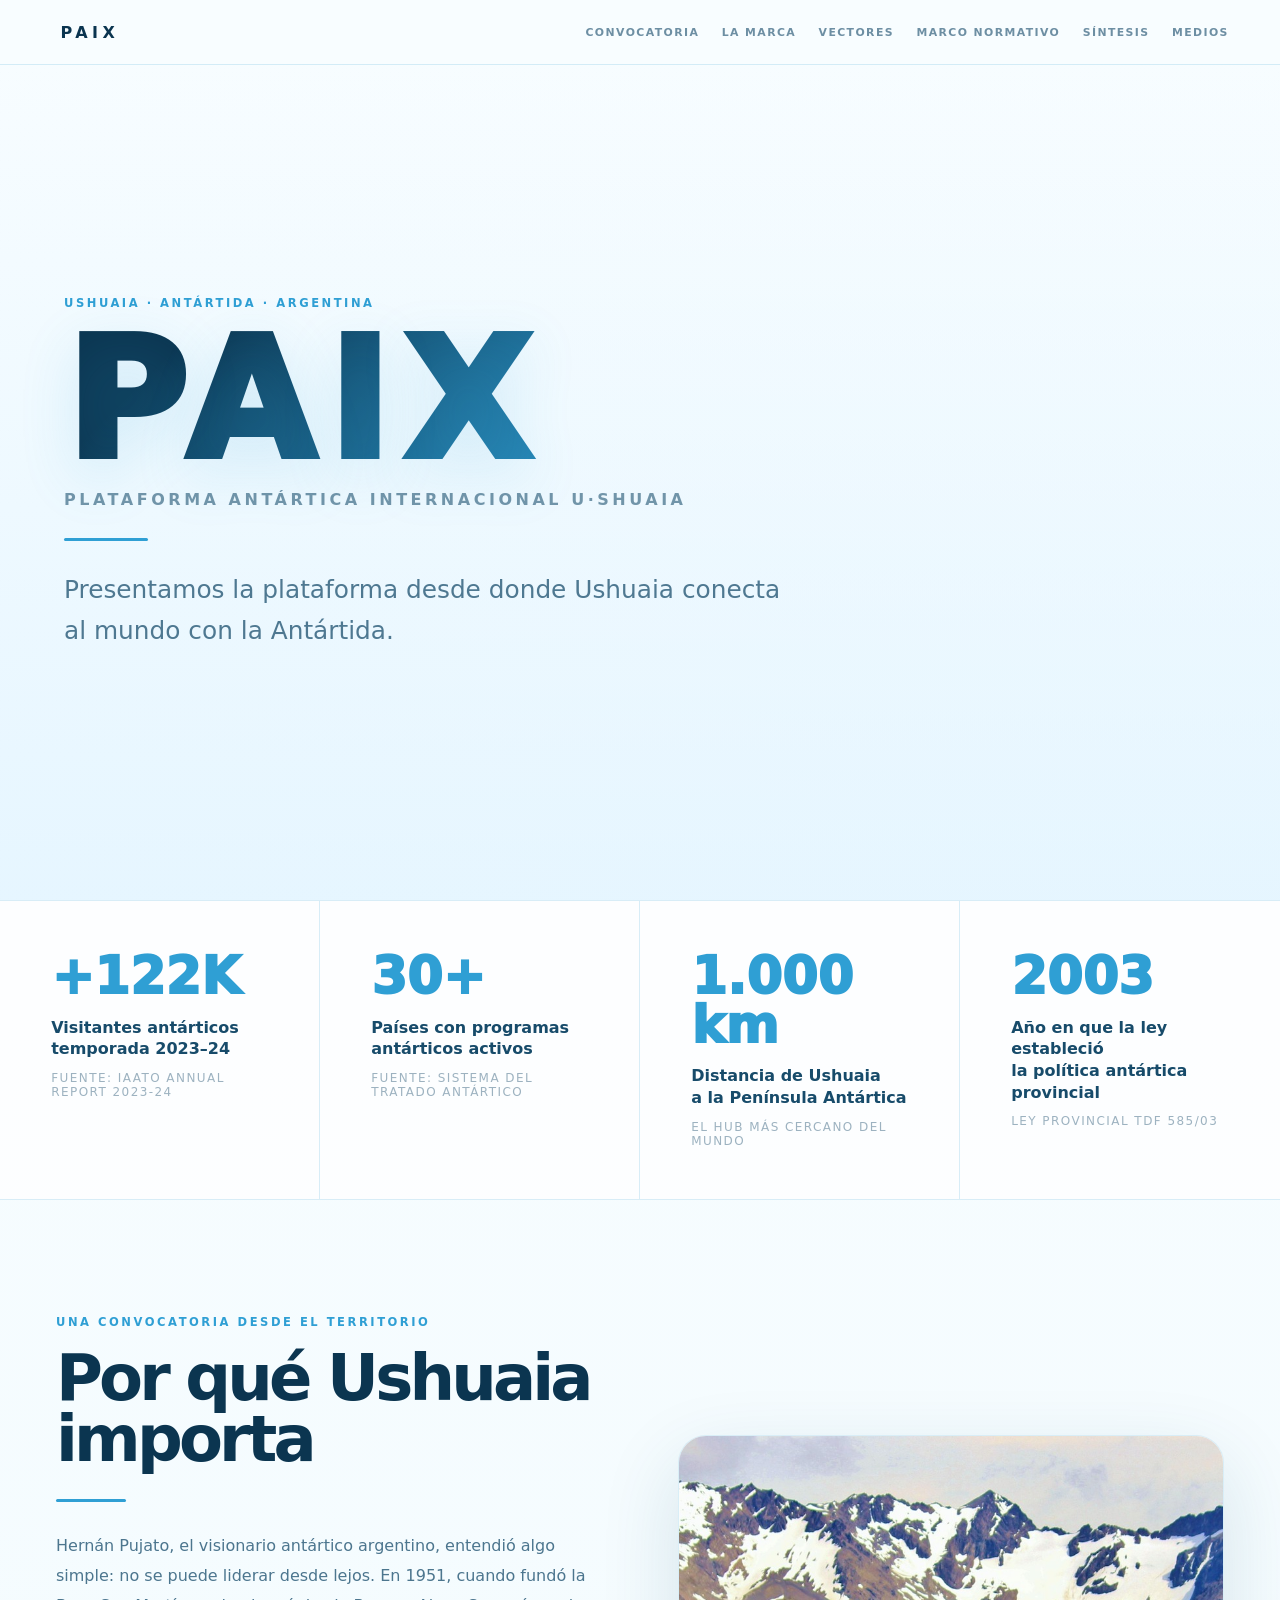
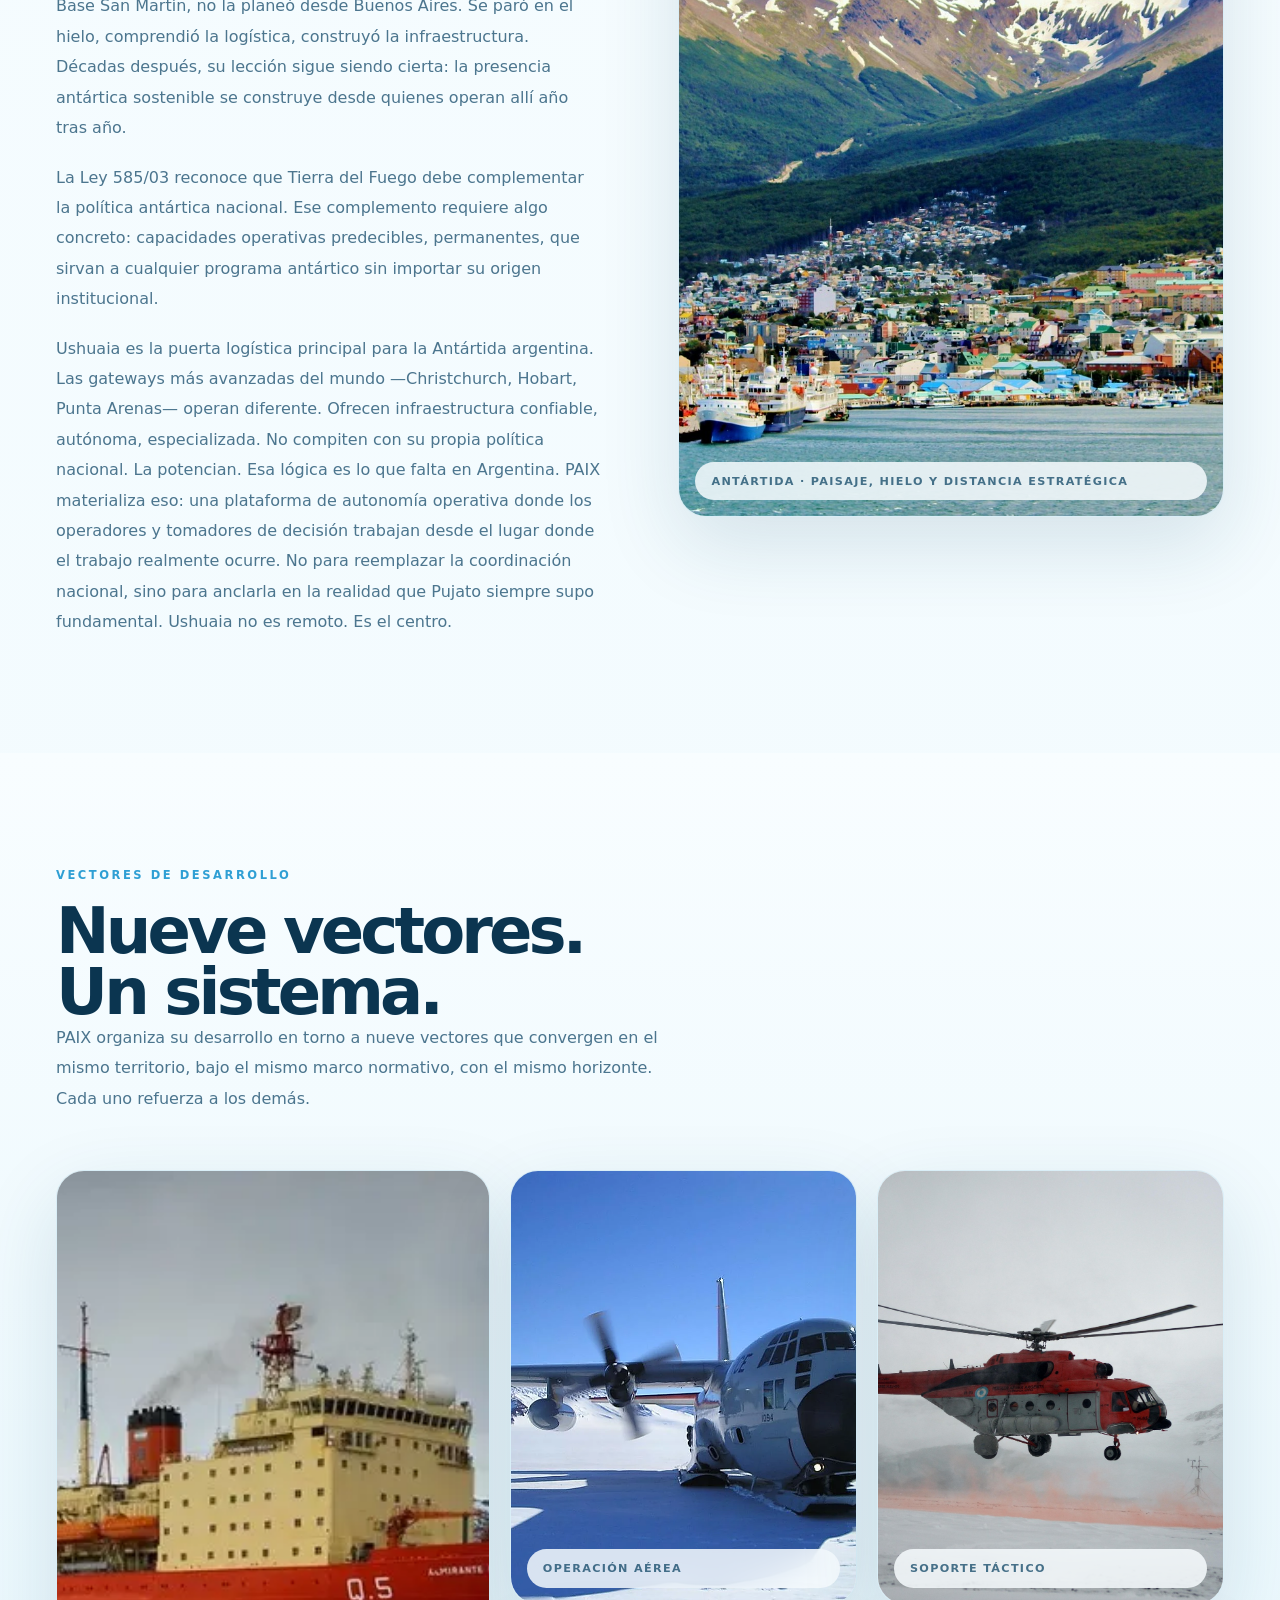
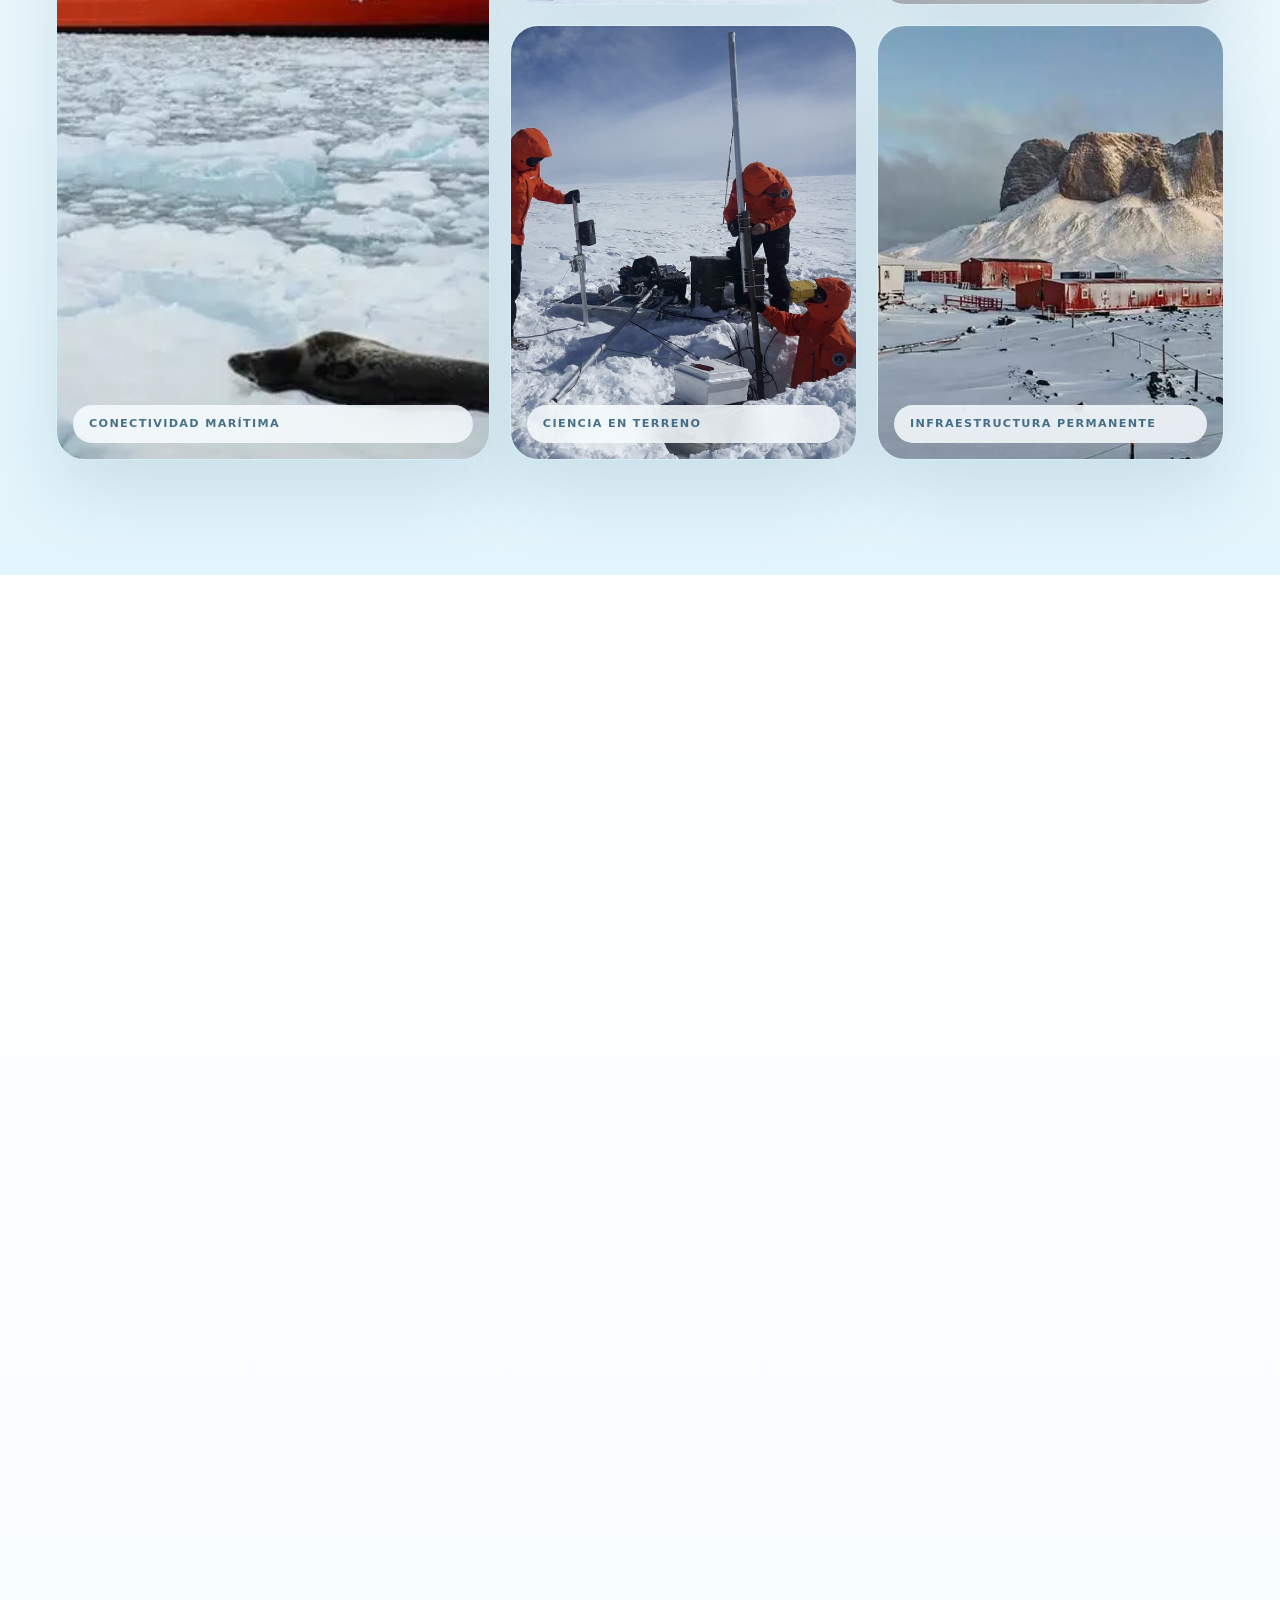
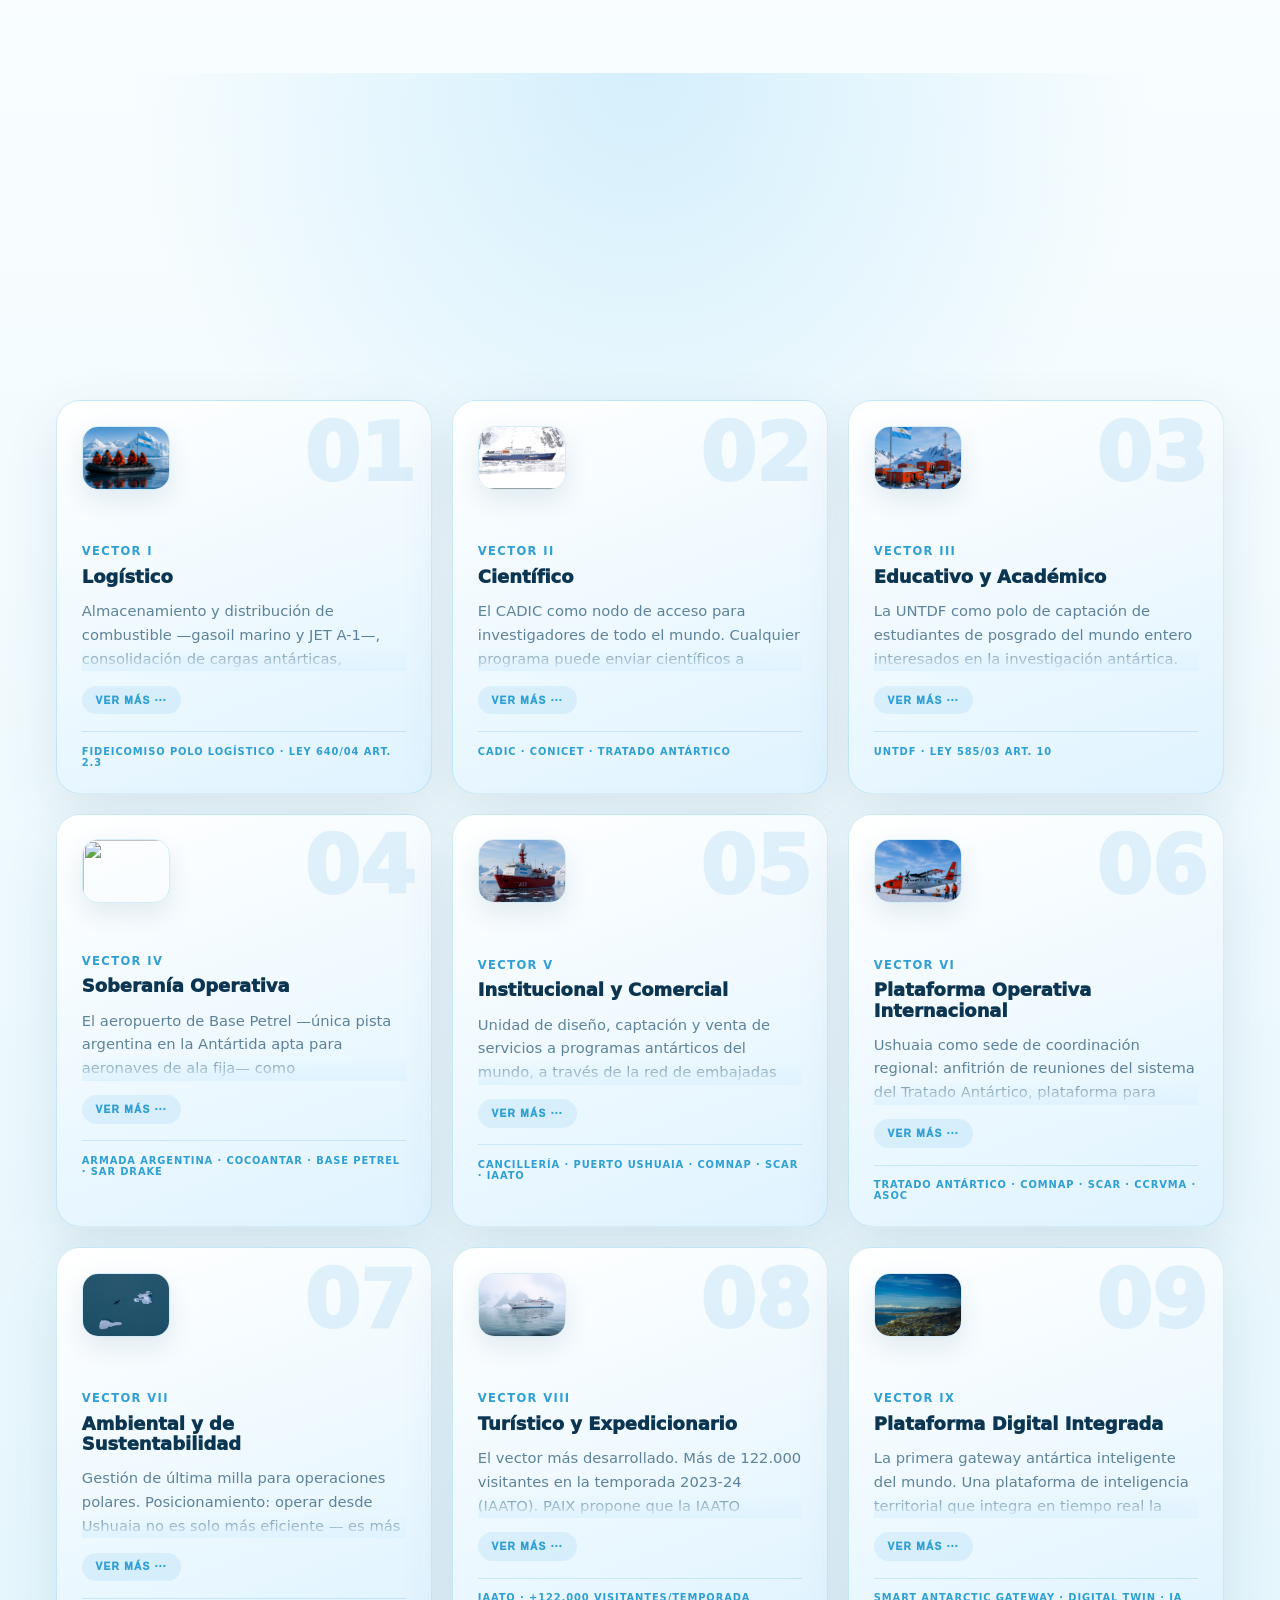
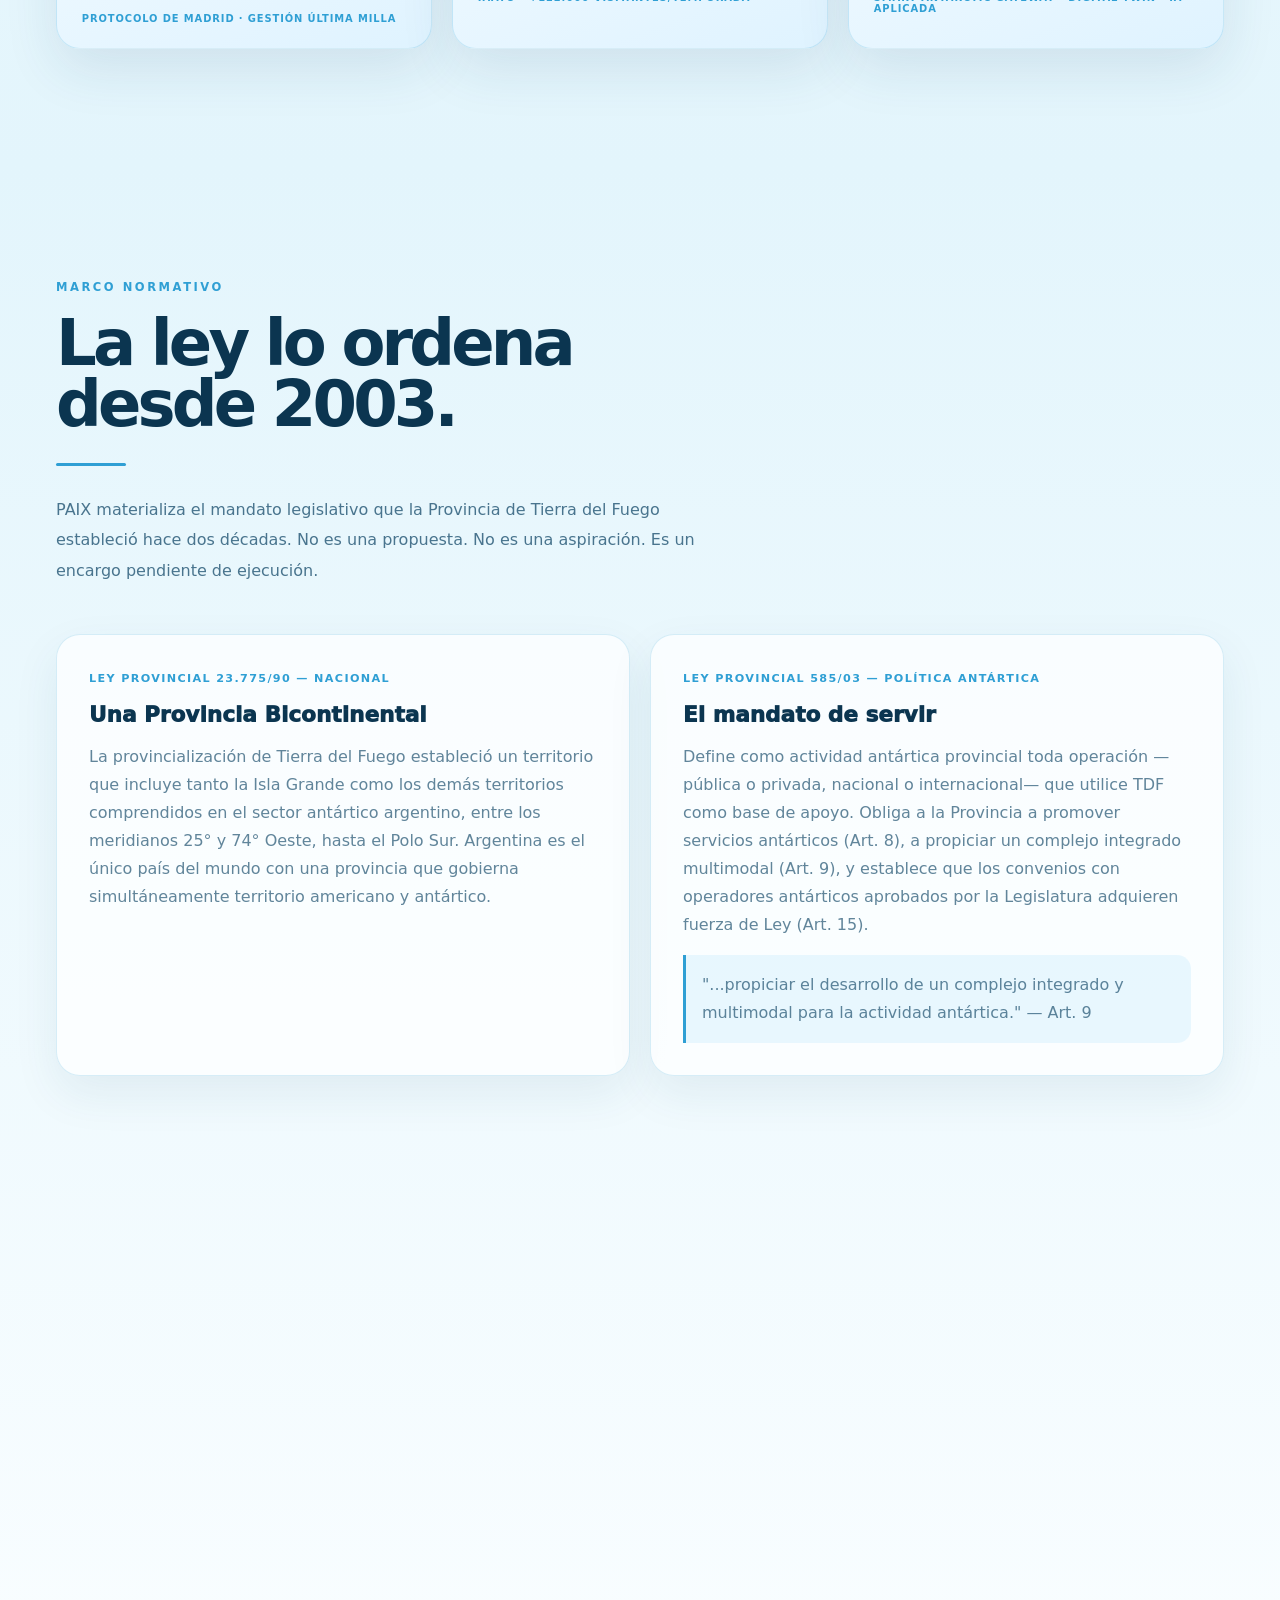
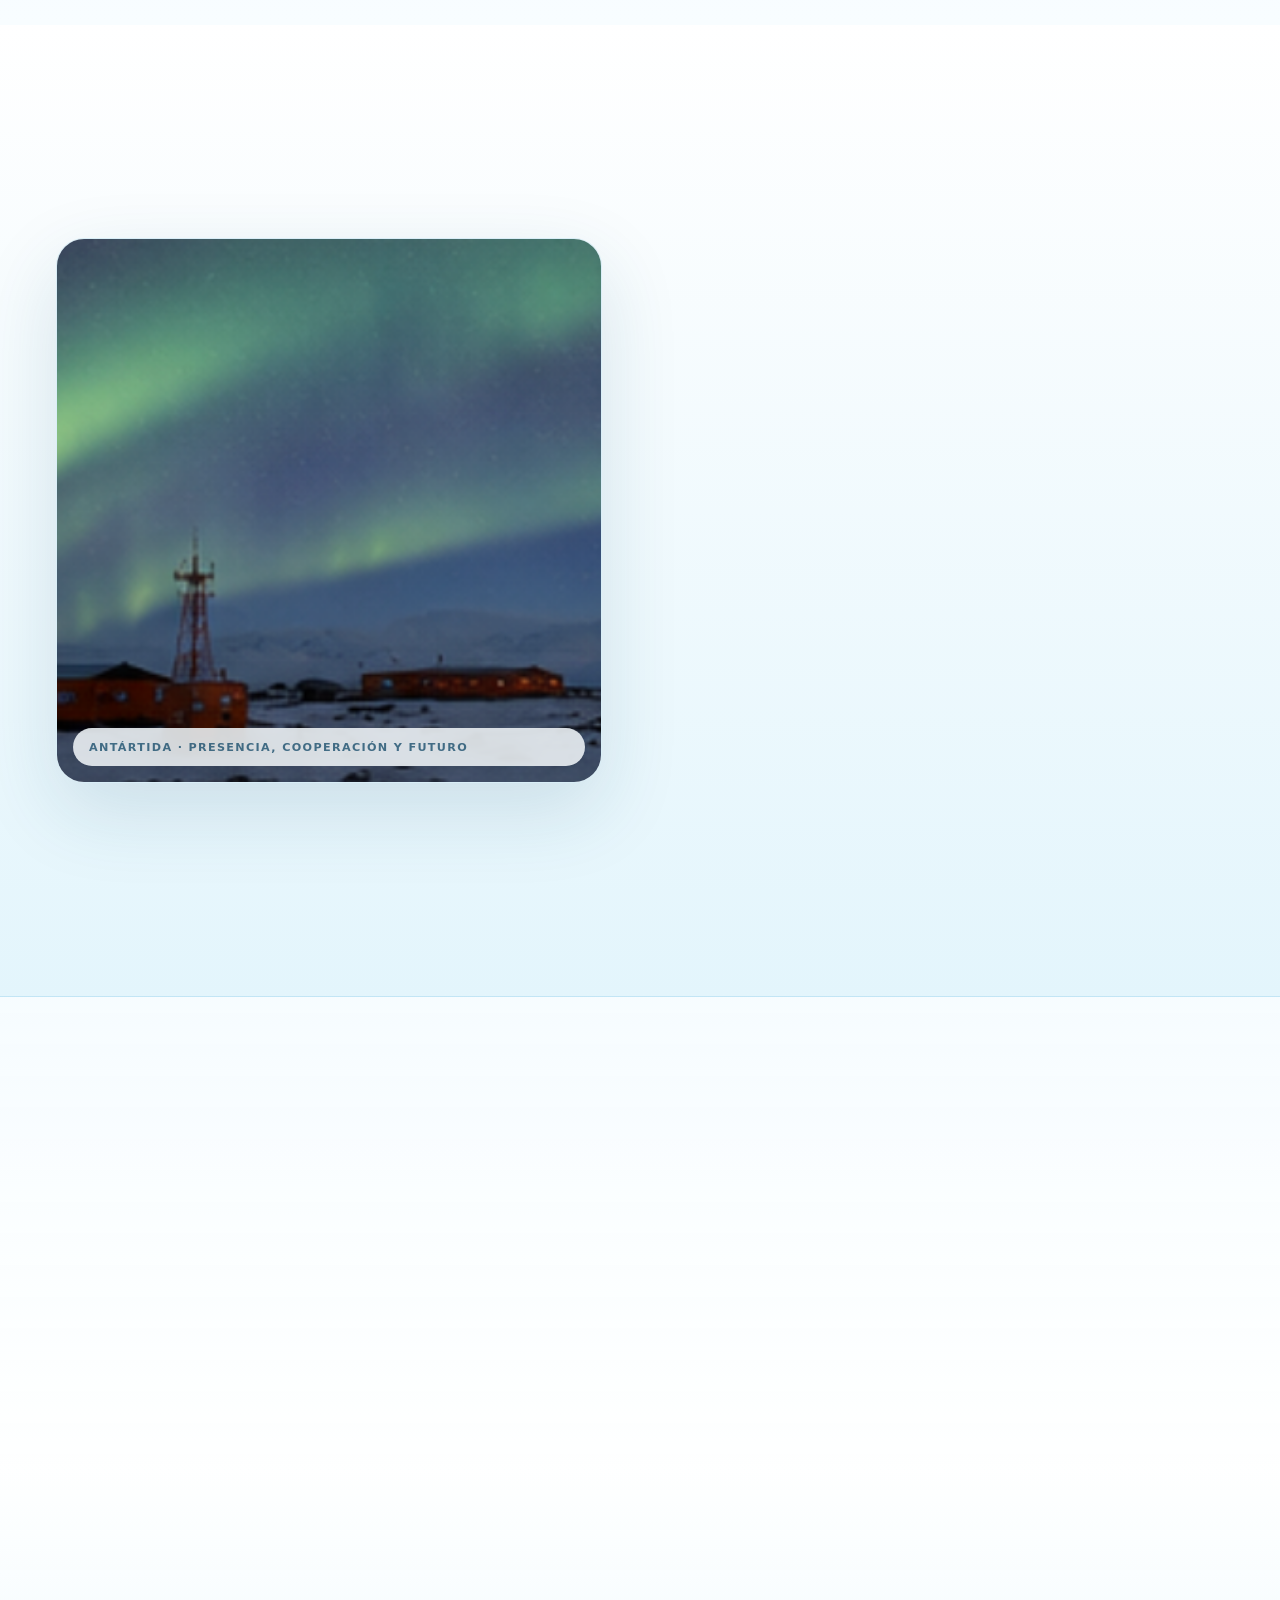
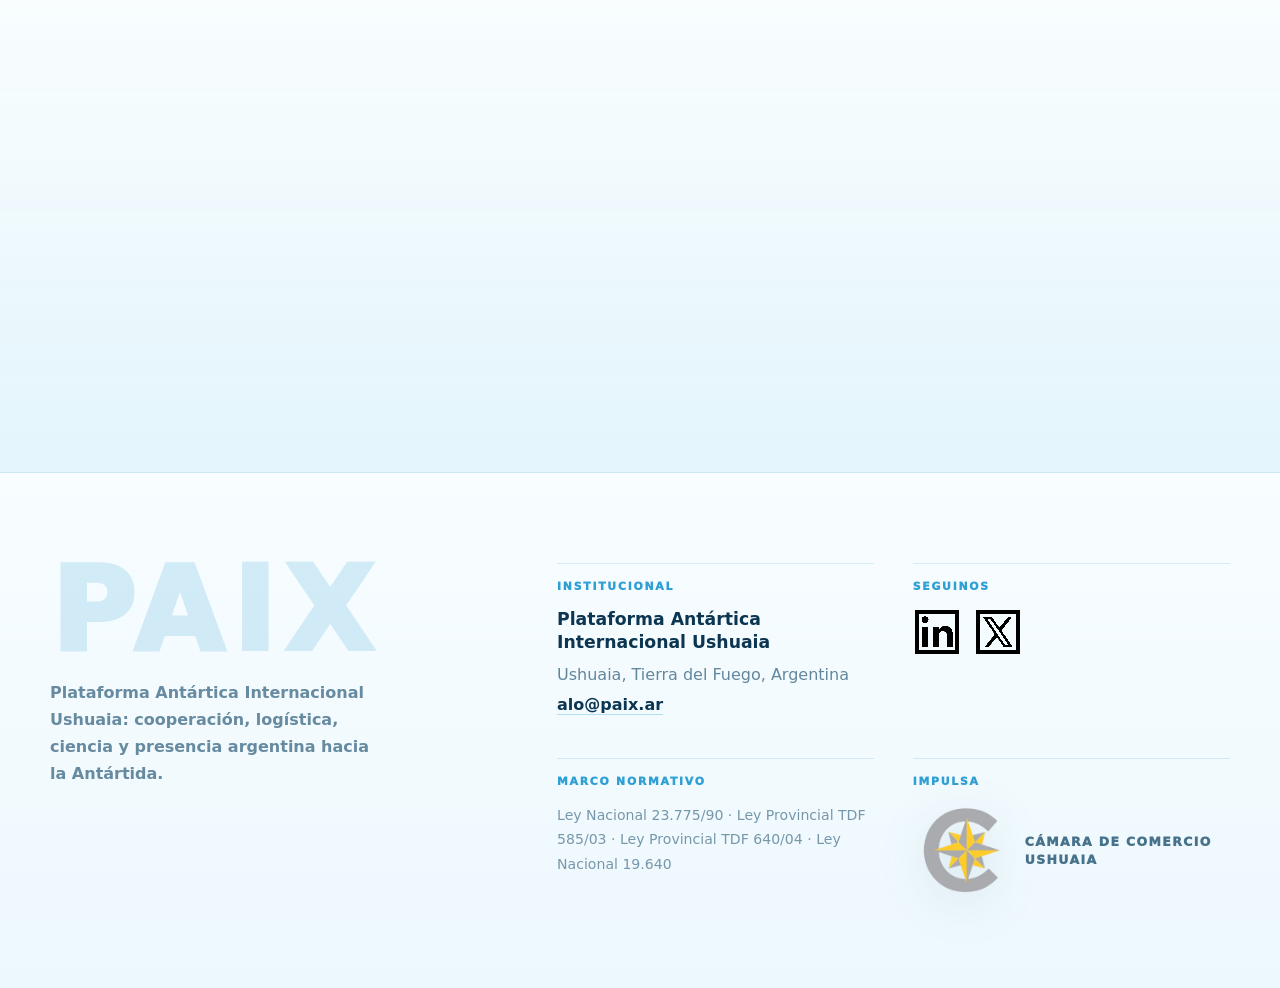
==== index.html @ ead35e67 "d" ====
<!DOCTYPE html>
<html lang="es">
<head>
  <meta charset="UTF-8" />
  <meta name="viewport" content="width=device-width, initial-scale=1.0" />
  
  <meta name="description" content="PAIX es la Plataforma Antártica Internacional Ushuaia: una iniciativa para consolidar a Ushuaia como hub logístico, científico, académico e institucional hacia la Antártida." />
  <meta name="theme-color" content="#EAF7FD" />
  
  <link rel="icon" href="/imagenes/logo.ico" type="image/x-icon" sizes="any" />
  <link rel="shortcut icon" href="/imagenes/logo.ico" type="image/x-icon" />
  <link rel="apple-touch-icon" href="/imagenes/logo.ico" />
  
  <!-- SEO -->
  <meta name="robots" content="index,follow" />
  <meta name="author" content="PAIX" />
  <link rel="canonical" href="https://paix.ar/" />
  
  <!-- Open Graph -->
  <meta property="og:title" content="PAIX — Plataforma Antártica Internacional Ushuaia" />
  <meta property="og:description" content="La plataforma que impulsa a Ushuaia como puerta internacional hacia la Antártida." />
  <meta property="og:type" content="website" />
  <meta property="og:url" content="https://paix.ar/" />
  <meta property="og:image" content="https://paix.ar/imagenes/og-image.jpg" />
  <meta property="og:locale" content="es_AR" />
  <meta property="og:site_name" content="PAIX" />
  
  <!-- Twitter -->
  <meta name="twitter:card" content="summary_large_image" />
  <meta name="twitter:title" content="PAIX — Plataforma Antártica Internacional Ushuaia" />
  <meta name="twitter:description" content="La plataforma que impulsa a Ushuaia como puerta internacional hacia la Antártida." />
  <meta name="twitter:image" content="https://paix.ar/imagenes/og-image.jpg" />
  
  <!-- Google Analytics -->
  <script async src="https://www.googletagmanager.com/gtag/js?id=G-2X0TLZCD4Y"></script>
  <script>
    window.dataLayer = window.dataLayer || [];
    function gtag(){dataLayer.push(arguments);}
    gtag('js', new Date());
  
    gtag('config', 'G-2X0TLZCD4Y');
  </script>
  
  <title>PAIX — Plataforma Antártica Internacional Ushuaia</title>
  

  <style>
    :root{
      --ice:#F8FDFF;
      --glacier:#E3F5FC;
      --sky:#6EC8F2;
      --ocean:#2F9FD4;
      --deep:#174B6A;
      --ink:#0B3550;
      --muted:rgba(23,75,106,.68);
      --line:rgba(47,159,212,.18);
      --shadow:0 28px 80px rgba(23,75,106,.14);
      --ease:cubic-bezier(.22,1,.36,1);
    }

    *{box-sizing:border-box;margin:0;padding:0}
    html{scroll-behavior:smooth}
    body{
      font-family:Inter, system-ui, -apple-system, BlinkMacSystemFont, "Segoe UI", sans-serif;
      background:linear-gradient(180deg,var(--ice),var(--glacier));
      color:var(--deep);
      overflow-x:hidden;
      -webkit-font-smoothing:antialiased;
    }
    img{max-width:100%}
    a{color:inherit}
    .svg-defs{position:absolute;width:0;height:0;overflow:hidden}
    .skip-link{position:absolute;left:-999px;top:1rem;z-index:999;background:#fff;padding:.7rem 1rem;border-radius:999px}
    .skip-link:focus{left:1rem}

    .nav{
      position:fixed;top:0;left:0;right:0;z-index:50;
      display:flex;align-items:center;justify-content:space-between;
      padding:1rem clamp(1.25rem,4vw,3.5rem);
      background:rgba(248,253,255,.86);
      backdrop-filter:blur(18px);
      border-bottom:1px solid var(--line);
      transition:.3s var(--ease);
    }
    .nav.scrolled{box-shadow:0 16px 50px rgba(23,75,106,.12)}
    .nav-logo{font-weight:900;letter-spacing:.28em;color:var(--ink);text-decoration:none;display:inline-flex;align-items:center;padding:.42rem .58rem;border-radius:999px;transition:background .22s var(--ease),color .22s var(--ease),transform .22s var(--ease)}
    .nav-logo:hover{background:rgba(47,159,212,.10);color:var(--ocean);transform:translateY(-1px)}
    .nav-links{display:flex;align-items:center;gap:clamp(.85rem,1.8vw,1.4rem)}
    .nav-links a{
      text-decoration:none;text-transform:uppercase;font-size:.68rem;
      letter-spacing:.13em;font-weight:800;color:rgba(23,75,106,.62);
    }
    .nav-links a:hover{color:var(--ocean)}
    .nav-cta{
      color:#fff!important;background:linear-gradient(135deg,var(--sky),var(--ocean));
      padding:.65rem 1.25rem;border-radius:999px;box-shadow:0 12px 28px rgba(47,159,212,.25)
    }

    .hero{
      min-height:100vh;position:relative;display:grid;place-items:center;
      padding:7rem clamp(1.5rem,5vw,4rem) 4rem;isolation:isolate;overflow:hidden;
    }
    .hero-bg{
      position:absolute;inset:0;z-index:-2;
      background:
        linear-gradient(90deg,rgba(248,253,255,.98) 0%,rgba(248,253,255,.86) 38%,rgba(248,253,255,.28) 70%,rgba(248,253,255,.08) 100%),
        url("imagenes/foto de solo la antartida.png") center/cover no-repeat;
    }
    .hero-bg::after{
      content:"";position:absolute;inset:0;
      background:linear-gradient(180deg,rgba(255,255,255,.05),rgba(223,243,255,.72));
    }
    .hero-inner{
      width:min(1180px,100%);
      display:block;
    }
    .hero-eyebrow,.section-tag{
      display:block;text-transform:uppercase;font-weight:900;letter-spacing:.22em;
      font-size:.72rem;color:var(--ocean);margin-bottom:1.2rem;
    }
    .hero-title{
      font-size:clamp(5rem,13vw,11rem);line-height:.86;font-weight:950;letter-spacing:.08em;
      background:linear-gradient(135deg,var(--ink) 10%,var(--ocean) 58%,#9EE5FA 100%);
      -webkit-background-clip:text;background-clip:text;-webkit-text-fill-color:transparent;
      text-shadow:0 18px 60px rgba(47,159,212,.16);
    }
    .hero-sub{margin-top:1.1rem;text-transform:uppercase;letter-spacing:.22em;font-weight:900;color:rgba(23,75,106,.58)}
    .hero-divider{width:84px;height:3px;background:var(--ocean);border-radius:999px;margin:1.8rem 0}
    .hero-tagline{max-width:720px;font-size:clamp(1.15rem,2vw,1.55rem);line-height:1.65;color:rgba(23,75,106,.74)}

    .map-card,
    #antarctic-map{
      display:none!important;
    }

    .stats{display:grid;grid-template-columns:repeat(4,1fr);background:rgba(255,255,255,.76);border-top:1px solid var(--line);border-bottom:1px solid var(--line)}
    .stat{padding:clamp(2rem,4vw,3.5rem);border-right:1px solid var(--line)}
    .stat:last-child{border-right:0}
    .stat-n{font-size:clamp(2.1rem,4vw,3.9rem);font-weight:950;color:var(--ocean);line-height:.95}
    .stat-l{margin-top:1rem;font-weight:850;line-height:1.35}
    .stat-s{margin-top:.7rem;font-size:.75rem;text-transform:uppercase;letter-spacing:.12em;color:rgba(23,75,106,.42)}

    section{padding:clamp(5rem,9vw,8rem) clamp(1.5rem,5vw,3.5rem)}
    .split{display:grid;grid-template-columns:1fr 1fr;gap:clamp(2rem,6vw,7rem);align-items:center}
    .section-h{font-size:clamp(2.6rem,5vw,5.4rem);line-height:.95;letter-spacing:-.06em;color:var(--ink)}
    .section-rule{width:70px;height:3px;background:var(--ocean);border-radius:999px;margin:1.8rem 0}
    .section-body{max-width:640px;line-height:1.9;color:rgba(23,75,106,.76)}

    .photo-card,.photo-tile{
      margin:0;position:relative;overflow:hidden;border-radius:28px;border:1px solid var(--line);
      background:#fff;box-shadow:var(--shadow)
    }
    .photo-card{aspect-ratio:4/5}
    .photo-card img,.photo-tile img{width:100%;height:100%;object-fit:cover;display:block;transition:transform .8s var(--ease)}
    .photo-card:hover img,.photo-tile:hover img{transform:scale(1.045)}
    .banner-polar,.closing-banner{padding:0 clamp(1.5rem,5vw,3.5rem);background:linear-gradient(180deg,var(--ice),var(--glacier))}
    .banner-polar img,.closing-banner img{width:100%;height:420px;object-fit:cover;display:block;border-radius:32px;box-shadow:0 20px 60px rgba(23,75,106,.12);border:1px solid var(--line)}
    .vector-img{width:88px;height:64px;object-fit:cover;border-radius:16px;margin-bottom:1.15rem;border:1px solid var(--line);box-shadow:0 10px 26px rgba(23,75,106,.10)}
    figcaption{
      position:absolute;left:1rem;right:1rem;bottom:1rem;padding:.8rem 1rem;border-radius:999px;
      background:rgba(248,253,255,.84);backdrop-filter:blur(14px);font-size:.7rem;font-weight:900;
      letter-spacing:.12em;text-transform:uppercase;color:rgba(23,75,106,.78)
    }

    .operacion{background:linear-gradient(180deg,var(--ice),var(--glacier))}
    .op-header{max-width:860px;margin-bottom:3.5rem}
    .photo-grid{display:grid;grid-template-columns:1.25fr 1fr 1fr;grid-auto-rows:minmax(260px,34vw);gap:1.25rem}
    .photo-tile.large{grid-row:span 2}

    .marca{background:linear-gradient(180deg,#fff,var(--ice))}
    .marca-grid{display:grid;grid-template-columns:repeat(3,1fr);gap:1.25rem;margin-top:3rem}
    .marca-card{padding:2rem;background:rgba(255,255,255,.82);border:1px solid var(--line);border-radius:24px;box-shadow:0 18px 50px rgba(23,75,106,.08)}
    .mc-num{font-size:.72rem;font-weight:900;letter-spacing:.14em;text-transform:uppercase;color:var(--ocean)}
    .mc-word{display:block;margin:1.6rem 0;font-size:clamp(2.8rem,5vw,5rem);font-weight:950;color:rgba(47,159,212,.24)}
    .mc-head{font-size:1.1rem;font-weight:900;color:var(--ink);margin-bottom:.8rem}
    .mc-body{line-height:1.75;color:rgba(23,75,106,.68)}

    .vectores{background:radial-gradient(circle at 50% 0%,rgba(110,200,242,.26),transparent 32rem),linear-gradient(180deg,var(--ice),var(--glacier))}
    .v-header{display:flex;justify-content:space-between;align-items:end;margin-bottom:3rem}
    .v-big-num{font-size:clamp(5rem,11vw,10rem);font-weight:950;color:rgba(47,159,212,.14)}
    .v-grid{display:grid;grid-template-columns:repeat(3,1fr);gap:1.25rem}
    .v-card{position:relative;min-height:330px;padding:1.55rem;border-radius:24px;background:linear-gradient(160deg,#fff,#DFF3FF);border:1px solid var(--line);box-shadow:0 20px 54px rgba(23,75,106,.11);overflow:hidden;transition:min-height .32s var(--ease),box-shadow .32s var(--ease),transform .32s var(--ease)}
    .v-card.is-open{min-height:520px;box-shadow:0 28px 70px rgba(23,75,106,.16);transform:translateY(-2px)}
    .v-deco-num{position:absolute;right:1rem;top:.35rem;font-size:5rem;font-weight:950;color:rgba(47,159,212,.12)}
    .v-body{position:relative;z-index:1;margin-top:2rem}
    .v-num{font-size:.72rem;font-weight:900;color:var(--ocean);text-transform:uppercase;letter-spacing:.12em}
    .v-name{font-size:1.12rem;font-weight:950;color:var(--ink);margin:.55rem 0 .75rem;line-height:1.12;max-width:92%}
    .v-desc{line-height:1.62;color:rgba(23,75,106,.68);font-size:.92rem;max-height:4.9em;overflow:hidden;position:relative;transition:max-height .32s var(--ease)}
    .v-card:not(.is-open) .v-desc::after{content:"";position:absolute;left:0;right:0;bottom:0;height:1.65em;background:linear-gradient(180deg,rgba(223,243,255,0),#DFF3FF)}
    .v-card.is-open .v-desc{max-height:24rem}
    .v-card.is-open .v-desc::after{display:none}
    .v-tag{display:block;margin-top:1.05rem;padding-top:.85rem;border-top:1px solid var(--line);font-size:.62rem;font-weight:900;letter-spacing:.09em;text-transform:uppercase;color:var(--ocean)}
    .v-more{margin-top:.9rem;border:0;background:rgba(47,159,212,.10);color:var(--ocean);border-radius:999px;padding:.55rem .85rem;font-size:.64rem;font-weight:950;letter-spacing:.12em;text-transform:uppercase;cursor:pointer;transition:background .22s var(--ease),transform .22s var(--ease)}
    .v-more:hover{background:rgba(47,159,212,.18);transform:translateY(-1px)}

    .normativa{background:linear-gradient(180deg,var(--glacier),var(--ice))}
    .law-grid{display:grid;grid-template-columns:repeat(2,1fr);gap:1.25rem;margin-top:3rem}
    .law-card{padding:2rem;border-radius:24px;background:rgba(255,255,255,.72);border:1px solid var(--line);box-shadow:0 18px 46px rgba(23,75,106,.08)}
    .law-tag{font-size:.7rem;font-weight:900;letter-spacing:.12em;text-transform:uppercase;color:var(--ocean)}
    .law-title{font-size:1.35rem;font-weight:950;color:var(--ink);margin:1rem 0}
    .law-body,.law-quote{line-height:1.75;color:rgba(23,75,106,.68)}
    .law-quote{margin-top:1rem;padding:1rem;border-left:3px solid var(--ocean);background:rgba(110,200,242,.13);border-radius:0 14px 14px 0}

    .cta-section{background:linear-gradient(180deg,#fff,var(--glacier))}
    .cta-photo{aspect-ratio:1/1}
    .cta-email{display:inline-block;margin-top:2rem;text-decoration:none;text-transform:uppercase;font-weight:900;letter-spacing:.14em;padding:.95rem 1.5rem}

    .prensa{
      position:relative;
      padding:clamp(5.5rem,9vw,8.5rem) 0;
      background:
        linear-gradient(180deg,rgba(248,253,255,.92),rgba(255,255,255,.98) 44%,rgba(227,245,252,.92));
      border-top:1px solid var(--line);
      overflow:hidden;
    }
    .prensa::before{
      content:"";
      display:none;
    }
    .prensa-inner{
      width:min(1180px,calc(100% - 3rem));
      margin:0 auto;
      position:relative;
      z-index:1;
    }
    .prensa-header{
      display:grid;
      grid-template-columns:minmax(0,1.05fr) minmax(280px,.95fr);
      gap:clamp(2rem,5vw,5rem);
      align-items:end;
    }
    .prensa-lead{
      max-width:560px;
      justify-self:end;
      font-size:clamp(1.05rem,1.7vw,1.32rem);
      line-height:1.75;
      color:rgba(23,75,106,.68);
    }
    .press-filters{
      display:flex;
      flex-wrap:wrap;
      gap:.65rem;
      margin-top:clamp(2.2rem,4vw,3.2rem);
    }
    .press-filter{
      appearance:none;
      border:1px solid rgba(47,159,212,.20);
      background:rgba(255,255,255,.72);
      color:rgba(23,75,106,.66);
      border-radius:999px;
      padding:.72rem 1rem;
      font:inherit;
      font-size:.72rem;
      font-weight:900;
      letter-spacing:.11em;
      text-transform:uppercase;
      cursor:pointer;
      box-shadow:0 12px 30px rgba(23,75,106,.05);
      transition:background .24s var(--ease),border-color .24s var(--ease),color .24s var(--ease),box-shadow .24s var(--ease),transform .24s var(--ease);
    }
    .press-filter:hover{
      transform:translateY(-1px);
      border-color:rgba(47,159,212,.38);
      color:var(--ocean);
      box-shadow:0 16px 36px rgba(23,75,106,.09);
    }
    .press-filter.is-active{
      color:#fff;
      border-color:transparent;
      background:linear-gradient(135deg,var(--sky),var(--ocean));
      box-shadow:0 18px 38px rgba(47,159,212,.22);
    }
    .media-carousel{
      position:relative;
      margin-top:1.8rem;
    }
    .media-track{
      display:flex;
      gap:1.05rem;
      overflow-x:auto;
      scroll-snap-type:x mandatory;
      scroll-behavior:smooth;
      scroll-padding:0;
      padding:.8rem 0 2.35rem;
      cursor:grab;
      -webkit-overflow-scrolling:touch;
      scrollbar-width:none;
    }
    .media-track::-webkit-scrollbar{display:none}
    .media-track.is-dragging{
      cursor:grabbing;
      scroll-snap-type:none;
      scroll-behavior:auto;
      user-select:none;
    }
    .news-card{
      flex:0 0 clamp(292px,30vw,378px);
      min-height:365px;
      display:flex;
      flex-direction:column;
      justify-content:space-between;
      gap:1.7rem;
      scroll-snap-align:start;
      border:1px solid rgba(47,159,212,.16);
      border-radius:26px;
      background:linear-gradient(160deg,rgba(255,255,255,.94),rgba(234,247,253,.74));
      box-shadow:0 22px 56px rgba(23,75,106,.10);
      padding:1.45rem;
      position:relative;
      overflow:hidden;
      animation:newsIn .52s var(--ease) both;
      transition:transform .28s var(--ease),box-shadow .28s var(--ease),border-color .28s var(--ease);
    }
    .news-card::before{
      content:"";
      position:absolute;
      left:1.45rem;
      right:1.45rem;
      top:0;
      height:3px;
      border-radius:999px;
      background:linear-gradient(90deg,var(--sky),rgba(47,159,212,.16));
    }
    .news-card:hover{
      transform:translateY(-5px);
      border-color:rgba(47,159,212,.30);
      box-shadow:0 30px 70px rgba(23,75,106,.15);
    }
    .news-meta{
      display:flex;
      align-items:center;
      justify-content:space-between;
      gap:1rem;
      margin-bottom:1.45rem;
      font-size:.68rem;
      line-height:1.35;
      font-weight:950;
      letter-spacing:.11em;
      text-transform:uppercase;
    }
    .news-source{color:var(--ocean)}
    .news-date{
      color:rgba(23,75,106,.46);
      text-align:right;
    }
    .news-category{
      display:inline-flex;
      align-items:center;
      width:max-content;
      max-width:100%;
      padding:.45rem .68rem;
      border-radius:999px;
      background:rgba(47,159,212,.10);
      color:rgba(23,75,106,.62);
      font-size:.62rem;
      font-weight:950;
      letter-spacing:.10em;
      text-transform:uppercase;
      margin-bottom:1rem;
    }
    .news-title{
      color:var(--ink);
      font-size:clamp(1.25rem,1.7vw,1.55rem);
      line-height:1.12;
      letter-spacing:-.035em;
      max-width:95%;
    }
    .news-summary{
      margin-top:1rem;
      color:rgba(23,75,106,.66);
      line-height:1.68;
      font-size:.95rem;
    }
    .news-link{
      width:max-content;
      display:inline-flex;
      align-items:center;
      gap:.45rem;
      text-decoration:none;
      border-radius:999px;
      padding:.78rem 1rem;
      background:rgba(255,255,255,.78);
      border:1px solid rgba(47,159,212,.18);
      color:var(--ink);
      font-size:.72rem;
      font-weight:950;
      letter-spacing:.11em;
      text-transform:uppercase;
      box-shadow:0 12px 28px rgba(23,75,106,.07);
      transition:background .24s var(--ease),color .24s var(--ease),border-color .24s var(--ease),transform .24s var(--ease),box-shadow .24s var(--ease);
    }
    .news-link:hover{
      transform:translateY(-1px);
      background:var(--ink);
      color:#fff;
      border-color:var(--ink);
      box-shadow:0 18px 34px rgba(23,75,106,.16);
    }
    .media-arrow{
      position:absolute;
      top:50%;
      z-index:2;
      width:46px;
      height:46px;
      display:grid;
      place-items:center;
      border:1px solid rgba(47,159,212,.20);
      border-radius:999px;
      background:rgba(255,255,255,.82);
      color:var(--ink);
      font-size:1.7rem;
      line-height:1;
      cursor:pointer;
      box-shadow:0 18px 42px rgba(23,75,106,.13);
      backdrop-filter:blur(14px);
      transition:transform .24s var(--ease),background .24s var(--ease),color .24s var(--ease),box-shadow .24s var(--ease);
    }
    .media-arrow:hover{
      background:var(--ink);
      color:#fff;
      box-shadow:0 22px 48px rgba(23,75,106,.18);
    }
    .media-arrow.prev{left:-1.35rem;transform:translateY(-50%)}
    .media-arrow.next{right:-1.35rem;transform:translateY(-50%)}
    .media-arrow.prev:hover{transform:translate(-2px,-50%)}
    .media-arrow.next:hover{transform:translate(2px,-50%)}
    .news-empty{
      min-height:220px;
      width:100%;
      display:grid;
      place-items:center;
      border:1px dashed rgba(47,159,212,.22);
      border-radius:24px;
      color:rgba(23,75,106,.56);
      font-weight:850;
      background:rgba(255,255,255,.58);
    }

    footer{
      background:linear-gradient(180deg,#F8FDFF 0%,#EDF8FD 100%);
      border-top:1px solid var(--line);
      position:relative;
      overflow:hidden;
    }
    .footer-shell{
      width:min(1180px,calc(100% - 3rem));
      margin:0 auto;
      padding:clamp(4.5rem,7vw,6.5rem) 0;
      display:grid;
      grid-template-columns:minmax(250px,.78fr) minmax(0,1.22fr);
      gap:clamp(2.5rem,6vw,6rem);
      align-items:start;
    }
    .footer-brand{
      position:relative;
      min-height:100%;
      padding-right:clamp(1rem,3vw,2.5rem);
    }
    .footer-logo{
      font-size:clamp(4.4rem,9vw,8rem);
      line-height:.84;
      font-weight:950;
      letter-spacing:.08em;
      color:rgba(47,159,212,.18);
    }
    .footer-tagline{
      max-width:340px;
      margin-top:1.2rem;
      color:rgba(23,75,106,.64);
      line-height:1.7;
      font-weight:750;
    }
    .footer-grid{
      display:grid;
      grid-template-columns:1fr 1fr;
      gap:clamp(1.6rem,3vw,2.8rem);
    }
    .footer-block{
      padding-top:1rem;
      border-top:1px solid rgba(47,159,212,.18);
    }
    .footer-label{
      display:block;
      margin-bottom:.95rem;
      color:var(--ocean);
      font-size:.68rem;
      font-weight:950;
      letter-spacing:.16em;
      text-transform:uppercase;
    }
    .footer-main{
      color:rgba(23,75,106,.66);
      line-height:1.85;
    }
    .footer-main strong{
      display:block;
      margin-bottom:.35rem;
      color:var(--ink);
      font-size:1.08rem;
      line-height:1.35;
    }
    .footer-main a{
      color:var(--ink);
      font-weight:850;
      text-decoration:none;
      border-bottom:1px solid rgba(47,159,212,.32);
      transition:color .22s var(--ease),border-color .22s var(--ease);
    }
    .footer-main a:hover{
      color:var(--ocean);
      border-color:var(--ocean);
    }
    .social-buttons{
      display:flex;
      align-items:center;
      gap:.85rem;
    }
    .social-button{
      width:48px;
      height:48px;
      display:grid;
      place-items:center;
      border-radius:999px;
      border:0;
      background:transparent;
      box-shadow:none;
      transition:transform .25s var(--ease),box-shadow .25s var(--ease),border-color .25s var(--ease),background .25s var(--ease);
    }
    .social-button img{
      width:36px;
      height:36px;
      display:block;
      object-fit:contain;
      border-radius:0;
      filter:url(#socialIconClean);
      transition:transform .25s var(--ease);
    }
    .social-button:hover{
      transform:translateY(-3px);
      background:rgba(255,255,255,.74);
      border-color:transparent;
      box-shadow:0 18px 34px rgba(23,75,106,.10);
    }
    .social-button:hover img{transform:scale(1.04)}
    .footer-legal{
      color:rgba(23,75,106,.56);
      line-height:1.75;
      font-size:.88rem;
    }
    .footer-chamber{
      display:flex;
      align-items:center;
      gap:1rem;
      color:rgba(23,75,106,.78);
      font-size:.78rem;
      font-weight:950;
      letter-spacing:.11em;
      line-height:1.45;
      text-transform:uppercase;
    }
    .footer-chamber img{
      width:96px;
      height:auto;
      display:block;
      object-fit:contain;
      filter:drop-shadow(0 10px 24px rgba(23,75,106,.10));
    }

    @keyframes newsIn{
      from{opacity:0;transform:translateY(16px)}
      to{opacity:1;transform:none}
    }

    .reveal{opacity:0;transform:translateY(24px);transition:opacity .7s var(--ease),transform .7s var(--ease)}
    .reveal.visible{opacity:1;transform:none}
    .d1{transition-delay:.08s}.d2{transition-delay:.16s}.d3{transition-delay:.24s}

    @media(max-width:1100px){
      .hero-inner,.split{grid-template-columns:1fr}
      .v-grid{grid-template-columns:repeat(2,1fr)}
      .photo-grid{grid-template-columns:1fr 1fr}
      .photo-tile.large{grid-row:span 1}
      .prensa-header,.footer-shell{grid-template-columns:1fr}
      .prensa-lead{justify-self:start}
    }
    @media(max-width:768px){
      .nav-links{display:none}
      .hero{padding-top:6rem}
      .hero-title{font-size:clamp(4rem,22vw,6rem)}
      .stats,.marca-grid,.v-grid,.law-grid,.photo-grid{grid-template-columns:1fr}
      .photo-grid{grid-auto-rows:320px}
      .banner-polar img,.closing-banner img{height:280px}
      .stat{border-right:0;border-bottom:1px solid var(--line)}
      .prensa-inner,.footer-shell{width:min(100% - 2rem,1180px)}
      .press-filters{flex-wrap:nowrap;overflow-x:auto;padding-bottom:.5rem;scrollbar-width:none}
      .press-filters::-webkit-scrollbar{display:none}
      .press-filter{white-space:nowrap}
      .media-track{margin:0 -1rem;padding:.7rem 1rem 4.6rem;scroll-padding-left:1rem}
      .news-card{flex-basis:min(86vw,340px);min-height:350px;border-radius:22px}
      .media-arrow{top:auto;bottom:1rem}
      .media-arrow.prev{left:calc(50% - 3.25rem);transform:none}
      .media-arrow.next{right:calc(50% - 3.25rem);transform:none}
      .media-arrow.prev:hover{transform:translateX(-2px)}
      .media-arrow.next:hover{transform:translateX(2px)}
      footer{grid-template-columns:1fr}
      .footer-grid{grid-template-columns:1fr}
      .footer-chamber{align-items:flex-start;flex-direction:column}
    }
  </style>
</head>

<body>
<a class="skip-link" href="#contenido">Saltar al contenido</a>

<svg class="svg-defs" aria-hidden="true" focusable="false">
  <filter id="socialIconClean" color-interpolation-filters="sRGB">
    <feColorMatrix
      in="SourceGraphic"
      type="matrix"
      values="0 0 0 0 0
              0 0 0 0 0
              0 0 0 0 0
              -2 -2 -2 0 1.9"
      result="darkPixels"
    />
    <feComponentTransfer in="darkPixels">
      <feFuncA type="table" tableValues="0 0 0 1 1" />
    </feComponentTransfer>
  </filter>
</svg>

<nav class="nav" id="nav">
  <a class="nav-logo" href="#contenido" aria-label="Volver a la portada">PAIX</a>
  <div class="nav-links">
    <a href="#operacion">Convocatoria</a>
    <a href="#marca">La Marca</a>
    <a href="#vectores">Vectores</a>
    <a href="#normativa">Marco Normativo</a>
    <a href="#contacto">Síntesis</a>
    <a href="#prensa">Medios</a>
  </div>
</nav>

<main id="contenido">
  <section class="hero" aria-labelledby="hero-title">
    <div class="hero-bg" aria-hidden="true"></div>

    <div class="hero-inner">
      <div class="hero-text">
        <span class="hero-eyebrow">Ushuaia · Antártida · Argentina</span>
        <h1 class="hero-title" id="hero-title">PAIX</h1>
        <div class="hero-sub">Plataforma Antártica Internacional U·shuaia</div>
        <div class="hero-divider"></div>
        <p class="hero-tagline">Presentamos la plataforma desde donde Ushuaia conecta al mundo con la Antártida.</p>
      </div>
    </div>
  </section>

  <div class="stats" id="posicion">
    <div class="stat reveal"><div class="stat-n">+122K</div><div class="stat-l">Visitantes antárticos<br>temporada 2023–24</div><div class="stat-s">Fuente: IAATO Annual Report 2023-24</div></div>
    <div class="stat reveal d1"><div class="stat-n">30+</div><div class="stat-l">Países con programas<br>antárticos activos</div><div class="stat-s">Fuente: Sistema del Tratado Antártico</div></div>
    <div class="stat reveal d2"><div class="stat-n">1.000 km</div><div class="stat-l">Distancia de Ushuaia<br>a la Península Antártica</div><div class="stat-s">El hub más cercano del mundo</div></div>
    <div class="stat reveal d3"><div class="stat-n">2003</div><div class="stat-l">Año en que la ley estableció<br>la política antártica provincial</div><div class="stat-s">Ley Provincial TDF 585/03</div></div>
  </div>
  <section class="split" id="posicion-texto">
    <div>
      <span class="section-tag reveal">Una Convocatoria desde el Territorio</span>
      <h2 class="section-h reveal d1">Por qué Ushuaia importa</h2>
      <div class="section-rule reveal d1"></div>
      <p class="section-body reveal d2">Hernán Pujato, el visionario antártico argentino, entendió algo simple: no se puede liderar desde lejos. En 1951, cuando fundó la Base San Martín, no la planeó desde Buenos Aires. Se paró en el hielo, comprendió la logística, construyó la infraestructura. Décadas después, su lección sigue siendo cierta: la presencia antártica sostenible se construye desde quienes operan allí año tras año.</p>
      <p class="section-body reveal d3" style="margin-top:1.2rem">La Ley 585/03 reconoce que Tierra del Fuego debe complementar la política antártica nacional. Ese complemento requiere algo concreto: capacidades operativas predecibles, permanentes, que sirvan a cualquier programa antártico sin importar su origen institucional.</p>
      <p class="section-body reveal d3" style="margin-top:1.2rem">Ushuaia es la puerta logística principal para la Antártida argentina. Las gateways más avanzadas del mundo —Christchurch, Hobart, Punta Arenas— operan diferente. Ofrecen infraestructura confiable, autónoma, especializada. No compiten con su propia política nacional. La potencian. Esa lógica es lo que falta en Argentina. PAIX materializa eso: una plataforma de autonomía operativa donde los operadores y tomadores de decisión trabajan desde el lugar donde el trabajo realmente ocurre. No para reemplazar la coordinación nacional, sino para anclarla en la realidad que Pujato siempre supo fundamental. Ushuaia no es remoto. Es el centro.</p>
    </div>
    <figure class="photo-card reveal d1">
      <img src="imagenes/michelle-maria-ushuaia-350202_1920.jpg" alt="Panorama de Ushuaia como gateway antártica">
      <figcaption>Antártida · paisaje, hielo y distancia estratégica</figcaption>
    </figure>
  </section>

  <section class="operacion" id="operacion">
    <div class="op-header">
      <span class="section-tag reveal">Vectores de Desarrollo</span>
      <h2 class="section-h reveal d1">Nueve vectores.<br>Un sistema.</h2>
      <p class="section-body reveal d2">PAIX organiza su desarrollo en torno a nueve vectores que convergen en el mismo territorio, bajo el mismo marco normativo, con el mismo horizonte. Cada uno refuerza a los demás.</p>
    </div>

    <div class="photo-grid">
      <figure class="photo-tile large reveal"><img src="imagenes/Barco.webp" alt="Buque rompehielos operando en hielo antártico"><figcaption>Conectividad marítima</figcaption></figure>
      <figure class="photo-tile reveal d1"><img src="imagenes/avion-antartida-k8EI-U601176386894Z0H-1200x840@abc.webp" alt="Avión de transporte operando en pista antártica"><figcaption>Operación aérea</figcaption></figure>
      <figure class="photo-tile reveal d2"><img src="imagenes/10871402-helicopter-5602410_1920.jpg" alt="Helicóptero argentino operando en territorio antártico"><figcaption>Soporte táctico</figcaption></figure>
      <figure class="photo-tile reveal d1"><img src="imagenes/27-12-2022nubesdegasesindustrialesque_1000_1100.jpg" alt="Equipo científico realizando tareas de campo en la Antártida"><figcaption>Ciencia en terreno</figcaption></figure>
      <figure class="photo-tile reveal d2"><img src="imagenes/brown-10.webp" alt="Base antártica en paisaje nevado"><figcaption>Infraestructura permanente</figcaption></figure>
    </div>
  </section>

  <section class="marca" id="marca">
    <span class="section-tag reveal">La Marca</span>
    <h2 class="section-h reveal d1">Tres lecturas.<br>Una sola palabra.</h2>
    <div class="section-rule reveal d1"></div>
    <p class="section-body reveal d2">PAIX no es solo un acrónimo. Es un nombre construido en capas: cada una con su propia lógica, todas convergentes en el mismo significado.</p>

    <div class="marca-grid">
      <div class="marca-card reveal"><span class="mc-num">Capa I — Acrónimo</span><span class="mc-word">P·A·I·X</span><div class="mc-head">Plataforma Antártica Internacional U·shuaia</div><p class="mc-body">La X representa a Ushuaia a través de la tradición ortográfica del español colonial, en la que los topónimos de origen indígena se escribían con esa letra: México, Oaxaca, Xochimilco. El nombre Ushuaia proviene del Yagán —la lengua del pueblo que habitó el extremo austral— y esa raíz fonética lleva el mismo espíritu que la grafía histórica.</p></div>
      <div class="marca-card reveal d1"><span class="mc-num">Capa II — Semántica</span><span class="mc-word"><em>paix</em></span><div class="mc-head">Paz, en el idioma de la diplomacia</div><p class="mc-body"><em>Paix</em> es el término francés para paz. El idioma de la diplomacia internacional. Una referencia directa al espíritu del Tratado Antártico: el acuerdo de cooperación pacífica entre naciones más longevo de la historia moderna, firmado en 1959, vigente como marco regulatorio de todo lo que ocurre en y desde la Antártida.</p></div>
      <div class="marca-card reveal d2"><span class="mc-num">Capa III — Raíz</span><span class="mc-word">pax</span><div class="mc-head">La raíz que todas las lenguas reconocen</div><p class="mc-body"><em>Pax</em>, en latín, es la paz que todas las lenguas del sistema antártico comprenden sin traducción. Una convergencia que no fue buscada pero que el nombre porta con naturalidad. Cuando alguien pregunta qué significa PAIX, la respuesta ya es parte del discurso del proyecto.</p></div>
    </div>
  </section>

  <section class="vectores" id="vectores">
    <div class="v-header">
      <div><span class="section-tag reveal">Vectores de Desarrollo</span><h2 class="section-h reveal d1">Nueve vectores.<br>Un sistema.</h2></div>
      <div class="v-big-num reveal">09</div>
    </div>

    <div class="v-grid">
      <div class="v-card"><img class="vector-img" src="imagenes/sodiac.png" alt=""><div class="v-deco-num">01</div><div class="v-body"><div class="v-num">Vector I</div><div class="v-name">Logístico</div><div class="v-desc">Almacenamiento y distribución de combustible —gasoil marino y JET A-1—, consolidación de cargas antárticas, servicios a buques en tránsito y gestión de residuos polares. Primera pieza operativa a capitalizar.</div><span class="v-tag">Fideicomiso Polo Logístico · Ley 640/04 Art. 2.3</span></div></div>
      <div class="v-card"><img class="vector-img" src="imagenes/bhart9070-ship-2455240.jpg" alt=""><div class="v-deco-num">02</div><div class="v-body"><div class="v-num">Vector II</div><div class="v-name">Científico</div><div class="v-desc">El CADIC como nodo de acceso para investigadores de todo el mundo. Cualquier programa puede enviar científicos a desarrollar tesis y proyectos con acceso a laboratorios y plataforma logística.</div><span class="v-tag">CADIC · CONICET · Tratado Antártico</span></div></div>
      <div class="v-card"><img class="vector-img" src="imagenes/Base mambio con bandera de frente.png" alt=""><div class="v-deco-num">03</div><div class="v-body"><div class="v-num">Vector III</div><div class="v-name">Educativo y Académico</div><div class="v-desc">La UNTDF como polo de captación de estudiantes de posgrado del mundo entero interesados en la investigación antártica. La universidad de la Antártida, en el lugar más cercano al continente.</div><span class="v-tag">UNTDF · Ley 585/03 Art. 10</span></div></div>
      <div class="v-card"><img class="vector-img" src="imagenes/matthew-stephenson-Pr4X8mqN0X4-unsplash.jpg" alt=""><div class="v-deco-num">04</div><div class="v-body"><div class="v-num">Vector IV</div><div class="v-name">Soberanía Operativa</div><div class="v-desc">El aeropuerto de Base Petrel —única pista argentina en la Antártida apta para aeronaves de ala fija— como infraestructura civil abierta a todos los programas del sistema antártico. Refuerzo SAR humanitario en el Drake. COCOANTAR con base fueguina. Soberanía que se ejerce operando, no solo declarando.</div><span class="v-tag">Armada Argentina · COCOANTAR · Base Petrel · SAR Drake</span></div></div>
      <div class="v-card"><img class="vector-img" src="imagenes/barco.png" alt=""><div class="v-deco-num">05</div><div class="v-body"><div class="v-num">Vector V</div><div class="v-name">Institucional y Comercial</div><div class="v-desc">Unidad de diseño, captación y venta de servicios a programas antárticos del mundo, a través de la red de embajadas argentinas. Equipo integrado: perfil comercial + científico + logístico.</div><span class="v-tag">Cancillería · Puerto Ushuaia · COMNAP · SCAR · IAATO</span></div></div>
      <div class="v-card"><img class="vector-img" src="imagenes/avion chico.png" alt=""><div class="v-deco-num">06</div><div class="v-body"><div class="v-num">Vector VI</div><div class="v-name">Plataforma Operativa Internacional</div><div class="v-desc">Ushuaia como sede de coordinación regional: anfitrión de reuniones del sistema del Tratado Antártico, plataforma para acuerdos bilaterales y nodo de referencia para programas sin infraestructura propia.</div><span class="v-tag">Tratado Antártico · COMNAP · SCAR · CCRVMA · ASOC</span></div></div>
      <div class="v-card"><img class="vector-img" src="imagenes/pexels-agustina-dickson-22212404-21773581.jpg" alt=""><div class="v-deco-num">07</div><div class="v-body"><div class="v-num">Vector VII</div><div class="v-name">Ambiental y de Sustentabilidad</div><div class="v-desc">Gestión de última milla para operaciones polares. Posicionamiento: operar desde Ushuaia no es solo más eficiente — es más responsable. Cuanto más cerca la base de operaciones, menor la huella acumulada.</div><span class="v-tag">Protocolo de Madrid · Gestión última milla</span></div></div>
      <div class="v-card"><img class="vector-img" src="imagenes/pexels-christian-pfeifer-3550788-5334316.jpg" alt=""><div class="v-deco-num">08</div><div class="v-body"><div class="v-num">Vector VIII</div><div class="v-name">Turístico y Expedicionario</div><div class="v-desc">El vector más desarrollado. Más de 122.000 visitantes en la temporada 2023-24 (IAATO). PAIX propone que la IAATO establezca en Ushuaia su sede regional de coordinación operativa.</div><span class="v-tag">IAATO · +122.000 visitantes/temporada</span></div></div>
      <div class="v-card"><img class="vector-img" src="imagenes/azorko-ushuaia-4073067_1920.jpg" alt=""><div class="v-deco-num">09</div><div class="v-body"><div class="v-num">Vector IX</div><div class="v-name">Plataforma Digital Integrada</div><div class="v-desc">La primera gateway antártica inteligente del mundo. Una plataforma de inteligencia territorial que integra en tiempo real la infraestructura disponible en Ushuaia —puerto, aeropuerto, laboratorios, combustible, proveedores, alojamiento— con variables ambientales y huella de carbono por operación. Cualquier programa del sistema antártico puede planificar, cotizar y ejecutar desde Ushuaia con precisión y trazabilidad. Ninguna gateway del mundo lo tiene. PAIX lo construye primero.</div><span class="v-tag">Smart Antarctic Gateway · Digital Twin · IA aplicada</span></div></div>
    </div>
  </section>

  <section class="normativa" id="normativa">
    <span class="section-tag reveal">Marco Normativo</span>
    <h2 class="section-h reveal d1">La ley lo ordena<br>desde 2003.</h2>
    <div class="section-rule reveal d1"></div>
    <p class="section-body reveal d2">PAIX materializa el mandato legislativo que la Provincia de Tierra del Fuego estableció hace dos décadas. No es una propuesta. No es una aspiración. Es un encargo pendiente de ejecución.</p>

    <div class="law-grid">
      <div class="law-card reveal"><span class="law-tag">Ley Provincial 23.775/90 — Nacional</span><div class="law-title">Una Provincia Bicontinental</div><p class="law-body">La provincialización de Tierra del Fuego estableció un territorio que incluye tanto la Isla Grande como los demás territorios comprendidos en el sector antártico argentino, entre los meridianos 25° y 74° Oeste, hasta el Polo Sur. Argentina es el único país del mundo con una provincia que gobierna simultáneamente territorio americano y antártico.</p></div>
      <div class="law-card reveal d1"><span class="law-tag">Ley Provincial 585/03 — Política Antártica</span><div class="law-title">El mandato de servir</div><p class="law-body">Define como actividad antártica provincial toda operación —pública o privada, nacional o internacional— que utilice TDF como base de apoyo. Obliga a la Provincia a promover servicios antárticos (Art. 8), a propiciar un complejo integrado multimodal (Art. 9), y establece que los convenios con operadores antárticos aprobados por la Legislatura adquieren fuerza de Ley (Art. 15).</p><div class="law-quote">"...propiciar el desarrollo de un complejo integrado y multimodal para la actividad antártica." — Art. 9</div></div>
      <div class="law-card reveal d2"><span class="law-tag">Ley Provincial 640/04 — Ushuaia Conexión Óptima</span><div class="law-title">El nombre ya existía</div><p class="law-body">Su Art. 2.4 dispone concretar, textualmente, un "Área Antártica Internacional" que consolide a Ushuaia como enclave logístico-científico-académico. El mandato fue establecido en 2004. PAIX es la identidad con la que ese mandato empieza a ejecutarse en 2026.</p><div class="law-quote">"...concretar el Área Antártica Internacional consolidando la península de Ushuaia como enclave logístico-científico-académico." — Art. 2.4</div></div>
      <div class="law-card reveal d3"><span class="law-tag">Ley Nacional 19.640 — Régimen Fiscal TDF</span><div class="law-title">Un régimen diferencial único</div><p class="law-body">El régimen de promoción fiscal de Tierra del Fuego —exenciones de IVA, ganancias y derechos de importación— aplica a toda operación radicada en la provincia, incluyendo la infraestructura logística, las operaciones de combustible y los servicios de soporte antártico. Es una ventaja competitiva estructural que ningún otro hub antártico del mundo posee.</p></div>
    </div>
  </section>

  <section class="cta-section split" id="contacto">
    <figure class="photo-card cta-photo">
      <img src="imagenes/auroras.png" alt="Aurora austral sobre una base antártica argentina">
      <figcaption>Antártida · presencia, cooperación y futuro</figcaption>
    </figure>
    <div>
      <span class="section-tag reveal">Síntesis</span>
      <h2 class="section-h reveal d1">Lo que falta no es otra ley.</h2>
      <div class="section-rule reveal d1"></div>
      <p class="section-body reveal d2">Lo que falta no es otra ley. Lo que falta es la decisión de ejecutar las que ya existen, y el coraje empresario para hacerlo.</p>
      <p class="section-body reveal d3" style="margin-top:1.2rem">PAIX es el marco conceptual, normativo y operativo que promueven empresarios de Tierra del Fuego convencidos de que esta provincia puede asumir plenamente la organización y el rol que la geografía, la historia y la ley le asignan.</p>
      <p class="section-body reveal d3" style="margin-top:1.2rem">Sus nueve vectores no compiten entre sí. Se potencian. El Vector I genera infraestructura que el Vector II necesita. El Vector III forma los recursos que el Vector I demanda. El Vector IV construye la soberanía que el Vector VI proyecta. El Vector V le da coherencia y capacidad comercial al conjunto. El Vector VII garantiza que todo se haga con responsabilidad sobre el ecosistema más frágil del planeta. El Vector VIII demuestra que la demanda ya existe y que el mundo sabe llegar. Y el Vector IX garantiza que toda esa operación sea trazable, eficiente y exportable como modelo al resto del sistema antártico.</p>
    </div>
  </section>

  <section class="prensa" id="prensa" aria-labelledby="prensa-title">
    <div class="prensa-inner">
      <div class="prensa-header">
        <div>
          <span class="section-tag reveal">Centro de Prensa</span>
          <h2 class="section-h reveal d1" id="prensa-title">PAIX en los medios</h2>
          <div class="section-rule reveal d1"></div>
        </div>
        <p class="prensa-lead reveal d2">Noticias, artículos y acontecimientos que construyen la agenda antártica de Ushuaia.</p>
      </div>

      <div class="press-filters reveal d2" aria-label="Filtrar noticias">
        <button class="press-filter is-active" type="button" data-filter="Todas" aria-pressed="true">Todas</button>
        <button class="press-filter" type="button" data-filter="PAIX" aria-pressed="false">PAIX</button>
        <button class="press-filter" type="button" data-filter="Polo Logístico" aria-pressed="false">Polo Logístico</button>
        <button class="press-filter" type="button" data-filter="Base Petrel" aria-pressed="false">Base Petrel</button>
        <button class="press-filter" type="button" data-filter="RAPAL" aria-pressed="false">RAPAL</button>
        <button class="press-filter" type="button" data-filter="Internacional" aria-pressed="false">Internacional</button>
        <button class="press-filter" type="button" data-filter="Opinión" aria-pressed="false">Opinión</button>
      </div>

      <div class="media-carousel reveal d3" aria-label="Carrusel de noticias">
        <button class="media-arrow prev" type="button" data-carousel="prev" aria-label="Noticia anterior">‹</button>
        <div class="media-track" id="newsTrack" tabindex="0" aria-live="polite"></div>
        <button class="media-arrow next" type="button" data-carousel="next" aria-label="Noticia siguiente">›</button>
      </div>
    </div>
  </section>
</main>

<footer class="site-footer">
  <div class="footer-shell">
    <div class="footer-brand">
      <div class="footer-logo">PAIX</div>
      <p class="footer-tagline">Plataforma Antártica Internacional Ushuaia: cooperación, logística, ciencia y presencia argentina hacia la Antártida.</p>
    </div>

    <div class="footer-grid">
      <div class="footer-block">
        <span class="footer-label">Institucional</span>
        <div class="footer-main">
          <strong>Plataforma Antártica Internacional Ushuaia</strong>
          Ushuaia, Tierra del Fuego, Argentina<br>
          <a href="mailto:alo@paix.ar">alo@paix.ar</a>
        </div>
      </div>

      <div class="footer-block">
        <span class="footer-label">Seguinos</span>
        <div class="social-buttons">
          <a class="social-button" href="https://www.linkedin.com/company/paixarg" target="_blank" rel="noopener noreferrer" aria-label="LinkedIn">
            <img src="imagenes/LogoLin.png" alt="">
          </a>
          <a class="social-button" href="https://x.com/paixarg" target="_blank" rel="noopener noreferrer" aria-label="X">
            <img src="imagenes/LogoX.jpeg" alt="">
          </a>
        </div>
      </div>

      <div class="footer-block">
        <span class="footer-label">Marco normativo</span>
        <p class="footer-legal">Ley Nacional 23.775/90 · Ley Provincial TDF 585/03 · Ley Provincial TDF 640/04 · Ley Nacional 19.640</p>
      </div>

      <div class="footer-block">
        <span class="footer-label">Impulsa</span>
        <div class="footer-chamber">
          <img src="imagenes/logo_camara.png" alt="Cámara de Comercio Ushuaia">
          <span>Cámara de Comercio Ushuaia</span>
        </div>
      </div>
    </div>
  </div>
</footer>

<script>
  const nav = document.getElementById('nav');
  window.addEventListener('scroll', () => nav.classList.toggle('scrolled', window.scrollY > 60), { passive: true });

  const reveals = document.querySelectorAll('.reveal');
  const io = new IntersectionObserver(entries => {
    entries.forEach(entry => {
      if (entry.isIntersecting) {
        entry.target.classList.add('visible');
        io.unobserve(entry.target);
      }
    });
  }, { threshold: .12 });
  reveals.forEach(el => io.observe(el));

  document.querySelectorAll('.v-card').forEach(card => {
    const desc = card.querySelector('.v-desc');
    if (!desc) return;

    const button = document.createElement('button');
    button.type = 'button';
    button.className = 'v-more';
    button.textContent = 'Ver más ···';

    button.addEventListener('click', () => {
      const open = card.classList.toggle('is-open');
      button.textContent = open ? 'Ver menos' : 'Ver más ···';
    });

    desc.insertAdjacentElement('afterend', button);
  });

  const noticias = [
    {
      medio: 'Sur54',
      fecha: '8 de julio de 2026',
      titulo: 'La Cámara de Comercio de Ushuaia presentó PAIX, la plataforma que busca potenciar el desarrollo antártico',
      resumen: 'La Cámara de Comercio de Ushuaia presenta PAIX como plataforma para articular sector privado, agenda pública y desarrollo estratégico antártico.',
      url: 'https://www.sur54.com/noticias/2026/07/08/126985-la-camara-de-comercio-de-ushuaia-presento-paix-la-plataforma-que-busca-potenciar-el-desarrollo-antartico',
      categorias: ['PAIX']
    },
    {
      medio: 'Ushuaia Noticias',
      fecha: '3 de julio de 2026',
      titulo: 'RAPAL debe consolidar a Ushuaia como centro de la actividad antártica',
      resumen: 'El debate de RAPAL subraya que Ushuaia puede consolidarse como centro operativo, científico e institucional de la actividad antártica.',
      url: 'https://www.ushuaianoticias.com/2026/07/03/rapal-debe-consolidar-a-ushuaia-como-centro-de-la-actividad-antartica/',
      categorias: ['RAPAL', 'PAIX']
    },
    {
      medio: 'Radio Universidad',
      fecha: 'Julio de 2026',
      titulo: 'Ushuaia-Petrel: el polo logístico antártico que puede cambiar la historia fueguina',
      resumen: 'Una mirada sobre la oportunidad Ushuaia-Petrel, la articulación público-privada y el valor de convertir presencia antártica en desarrollo local.',
      url: 'https://www.radiouniversidad.com.ar/ushuaia-petrel-el-polo-logistico-antartico-que-puede-cambiar-la-historia-fueguina/',
      categorias: ['Polo Logístico', 'Base Petrel', 'Opinión']
    },
    {
      medio: 'ArgenPorts',
      fecha: '7 de noviembre de 2025',
      titulo: 'Estados Unidos retira sus buques científicos antárticos y abre una oportunidad para Ushuaia',
      resumen: 'El repliegue de buques científicos estadounidenses reordena la logística polar regional y proyecta una ventana para Ushuaia en el Atlántico Sur.',
      url: 'https://argenports.com/nota/estados-unidos-retira-sus-buques-cientificos-antarticos-y-abre-una-oportunidad-para-ushuaia/',
      categorias: ['Internacional', 'Polo Logístico']
    },
    {
      medio: 'LA NACION',
      fecha: '15 de febrero de 2026',
      titulo: 'Hito antártico: realizan desde Ushuaia el primer vuelo comercial a la histórica Base Petrel',
      resumen: 'El primer vuelo civil desde Ushuaia a Base Petrel abre una vía aérea concreta para apoyo, emergencias y operación antártica internacional.',
      url: 'https://www.lanacion.com.ar/sociedad/hito-antartico-realizan-desde-ushuaia-el-primer-vuelo-comercial-a-la-historica-base-petrel-y-abren-nid15022026/',
      categorias: ['Base Petrel', 'Polo Logístico']
    },
    {
      medio: 'Gobierno de Tierra del Fuego',
      fecha: '2 de enero de 2024',
      titulo: 'Polo Logístico Antártico: Bulgaria elige Ushuaia como sostén logístico para su actividad antártica',
      resumen: 'Bulgaria selecciona a Ushuaia como soporte logístico para su campaña antártica, señalando demanda internacional por servicios fueguinos.',
      url: 'https://www.tierradelfuego.gob.ar/blog/2024/01/02/polo-logistico-antartico-bulgaria-elige-ushuaia-como-sosten-logistico-para-su-actividad-antartica/',
      categorias: ['Polo Logístico', 'Internacional']
    },
    {
      medio: 'Argentina.gob.ar',
      fecha: '10 de abril de 2026',
      titulo: 'Se completó la estructura del Módulo I de la Base Antártica Conjunta Petrel',
      resumen: 'Avances de infraestructura en Petrel refuerzan la capacidad operativa argentina y el proceso de reactivación de la base.',
      url: 'https://www.argentina.gob.ar/noticias/se-completo-la-estructura-del-modulo-i-de-la-base-antartica-conjunta-bac-petrel-y-se-avanzo',
      categorias: ['Base Petrel']
    },
    {
      medio: 'Zona Militar',
      fecha: '29 de enero de 2026',
      titulo: 'Base Naval Integrada de Ushuaia: estado y avance de uno de los proyectos estratégicos más importantes de la Argentina',
      resumen: 'Análisis del estado de la Base Naval Integrada y el Polo Logístico Antártico como componentes de una estrategia austral de largo plazo.',
      url: 'https://www.zona-militar.com/2026/01/29/base-naval-integrada-de-ushuaia-cuales-es-el-estado-y-avance-de-uno-de-los-proyectos-estrategicos-mas-importantes-de-la-argentina/',
      categorias: ['Polo Logístico', 'Base Petrel', 'Opinión']
    }
  ];

  const newsTrack = document.getElementById('newsTrack');
  const filterButtons = document.querySelectorAll('.press-filter');
  const carouselButtons = document.querySelectorAll('[data-carousel]');
  let activeFilter = 'Todas';
  let autoplayTimer;
  let resumeTimer;
  let autoplayPaused = false;
  let isDraggingNews = false;
  let dragStartX = 0;
  let dragStartScroll = 0;
  let dragMoved = false;

  const pauseNewsAutoplay = () => {
    autoplayPaused = true;
    window.clearTimeout(resumeTimer);
  };

  const resumeNewsAutoplay = (delay = 0) => {
    window.clearTimeout(resumeTimer);
    resumeTimer = window.setTimeout(() => {
      autoplayPaused = false;
    }, delay);
  };

  const newsStep = () => {
    const card = newsTrack.querySelector('.news-card');
    if (!card) return 320;
    const styles = window.getComputedStyle(newsTrack);
    const gap = parseFloat(styles.columnGap || styles.gap) || 18;
    return card.getBoundingClientRect().width + gap;
  };

  const scrollNews = direction => {
    newsTrack.scrollBy({ left: direction * newsStep(), behavior: 'smooth' });
  };

  const createNewsCard = (noticia, index) => {
    const card = document.createElement('article');
    card.className = 'news-card';
    card.style.animationDelay = `${Math.min(index * 70, 420)}ms`;

    const content = document.createElement('div');
    const meta = document.createElement('div');
    meta.className = 'news-meta';

    const source = document.createElement('span');
    source.className = 'news-source';
    source.textContent = noticia.medio;

    const date = document.createElement('span');
    date.className = 'news-date';
    date.textContent = noticia.fecha;

    const category = document.createElement('span');
    category.className = 'news-category';
    category.textContent = noticia.categorias[0];

    const title = document.createElement('h3');
    title.className = 'news-title';
    title.textContent = noticia.titulo;

    const summary = document.createElement('p');
    summary.className = 'news-summary';
    summary.textContent = noticia.resumen;

    const link = document.createElement('a');
    link.className = 'news-link';
    link.href = noticia.url;
    link.target = '_blank';
    link.rel = 'noopener noreferrer';
    link.textContent = 'Leer nota ↗';
    link.addEventListener('click', event => {
      event.preventDefault();
      event.stopPropagation();
      const tab = window.open(noticia.url, '_blank', 'noopener,noreferrer');
      if (tab) tab.opener = null;
    });

    meta.append(source, date);
    content.append(meta, category, title, summary);
    card.append(content, link);

    return card;
  };

  const renderNoticias = () => {
    if (!newsTrack) return;
    newsTrack.replaceChildren();

    const visibles = noticias.filter(noticia => activeFilter === 'Todas' || noticia.categorias.includes(activeFilter));

    if (!visibles.length) {
      const empty = document.createElement('div');
      empty.className = 'news-empty';
      empty.textContent = 'No hay notas para este filtro.';
      newsTrack.append(empty);
      return;
    }

    visibles.forEach((noticia, index) => {
      newsTrack.append(createNewsCard(noticia, index));
    });
  };

  const startNewsAutoplay = () => {
    window.clearInterval(autoplayTimer);
    autoplayTimer = window.setInterval(() => {
      if (autoplayPaused || document.hidden || !newsTrack || newsTrack.scrollWidth <= newsTrack.clientWidth) return;

      const nearEnd = newsTrack.scrollLeft + newsTrack.clientWidth >= newsTrack.scrollWidth - 8;
      if (nearEnd) {
        newsTrack.scrollTo({ left: 0, behavior: 'smooth' });
      } else {
        scrollNews(1);
      }
    }, 6200);
  };

  filterButtons.forEach(button => {
    button.addEventListener('click', () => {
      activeFilter = button.dataset.filter;
      filterButtons.forEach(item => {
        const isActive = item === button;
        item.classList.toggle('is-active', isActive);
        item.setAttribute('aria-pressed', String(isActive));
      });
      renderNoticias();
      newsTrack.scrollTo({ left: 0, behavior: 'smooth' });
      pauseNewsAutoplay();
      resumeNewsAutoplay(4200);
    });
  });

  carouselButtons.forEach(button => {
    button.addEventListener('click', () => {
      scrollNews(button.dataset.carousel === 'next' ? 1 : -1);
      pauseNewsAutoplay();
      resumeNewsAutoplay(4200);
    });
  });

  if (newsTrack) {
    newsTrack.addEventListener('mouseenter', pauseNewsAutoplay);
    newsTrack.addEventListener('mouseleave', () => resumeNewsAutoplay(900));
    newsTrack.addEventListener('focusin', pauseNewsAutoplay);
    newsTrack.addEventListener('focusout', () => resumeNewsAutoplay(900));

    newsTrack.addEventListener('wheel', event => {
      if (newsTrack.scrollWidth <= newsTrack.clientWidth || Math.abs(event.deltaY) <= Math.abs(event.deltaX)) return;
      event.preventDefault();
      newsTrack.scrollLeft += event.deltaY;
      pauseNewsAutoplay();
      resumeNewsAutoplay(3800);
    }, { passive: false });

    newsTrack.addEventListener('pointerdown', event => {
      if (event.pointerType === 'touch' || event.target.closest('a, button')) return;
      isDraggingNews = true;
      dragMoved = false;
      dragStartX = event.pageX;
      dragStartScroll = newsTrack.scrollLeft;
      newsTrack.classList.add('is-dragging');
      newsTrack.setPointerCapture(event.pointerId);
      pauseNewsAutoplay();
    });

    newsTrack.addEventListener('pointermove', event => {
      if (!isDraggingNews) return;
      const distance = event.pageX - dragStartX;
      if (Math.abs(distance) > 5) dragMoved = true;
      newsTrack.scrollLeft = dragStartScroll - distance;
    });

    ['pointerup', 'pointercancel', 'pointerleave'].forEach(type => {
      newsTrack.addEventListener(type, event => {
        if (!isDraggingNews) return;
        isDraggingNews = false;
        newsTrack.classList.remove('is-dragging');
        if (newsTrack.hasPointerCapture(event.pointerId)) {
          newsTrack.releasePointerCapture(event.pointerId);
        }
        resumeNewsAutoplay(4200);
      });
    });

    newsTrack.addEventListener('click', event => {
      if (event.target.closest('.news-link')) {
        dragMoved = false;
        return;
      }
      if (!dragMoved) return;
      event.preventDefault();
      event.stopPropagation();
      dragMoved = false;
    }, true);
  }

  renderNoticias();
  startNewsAutoplay();
</script>
</body>
</html>
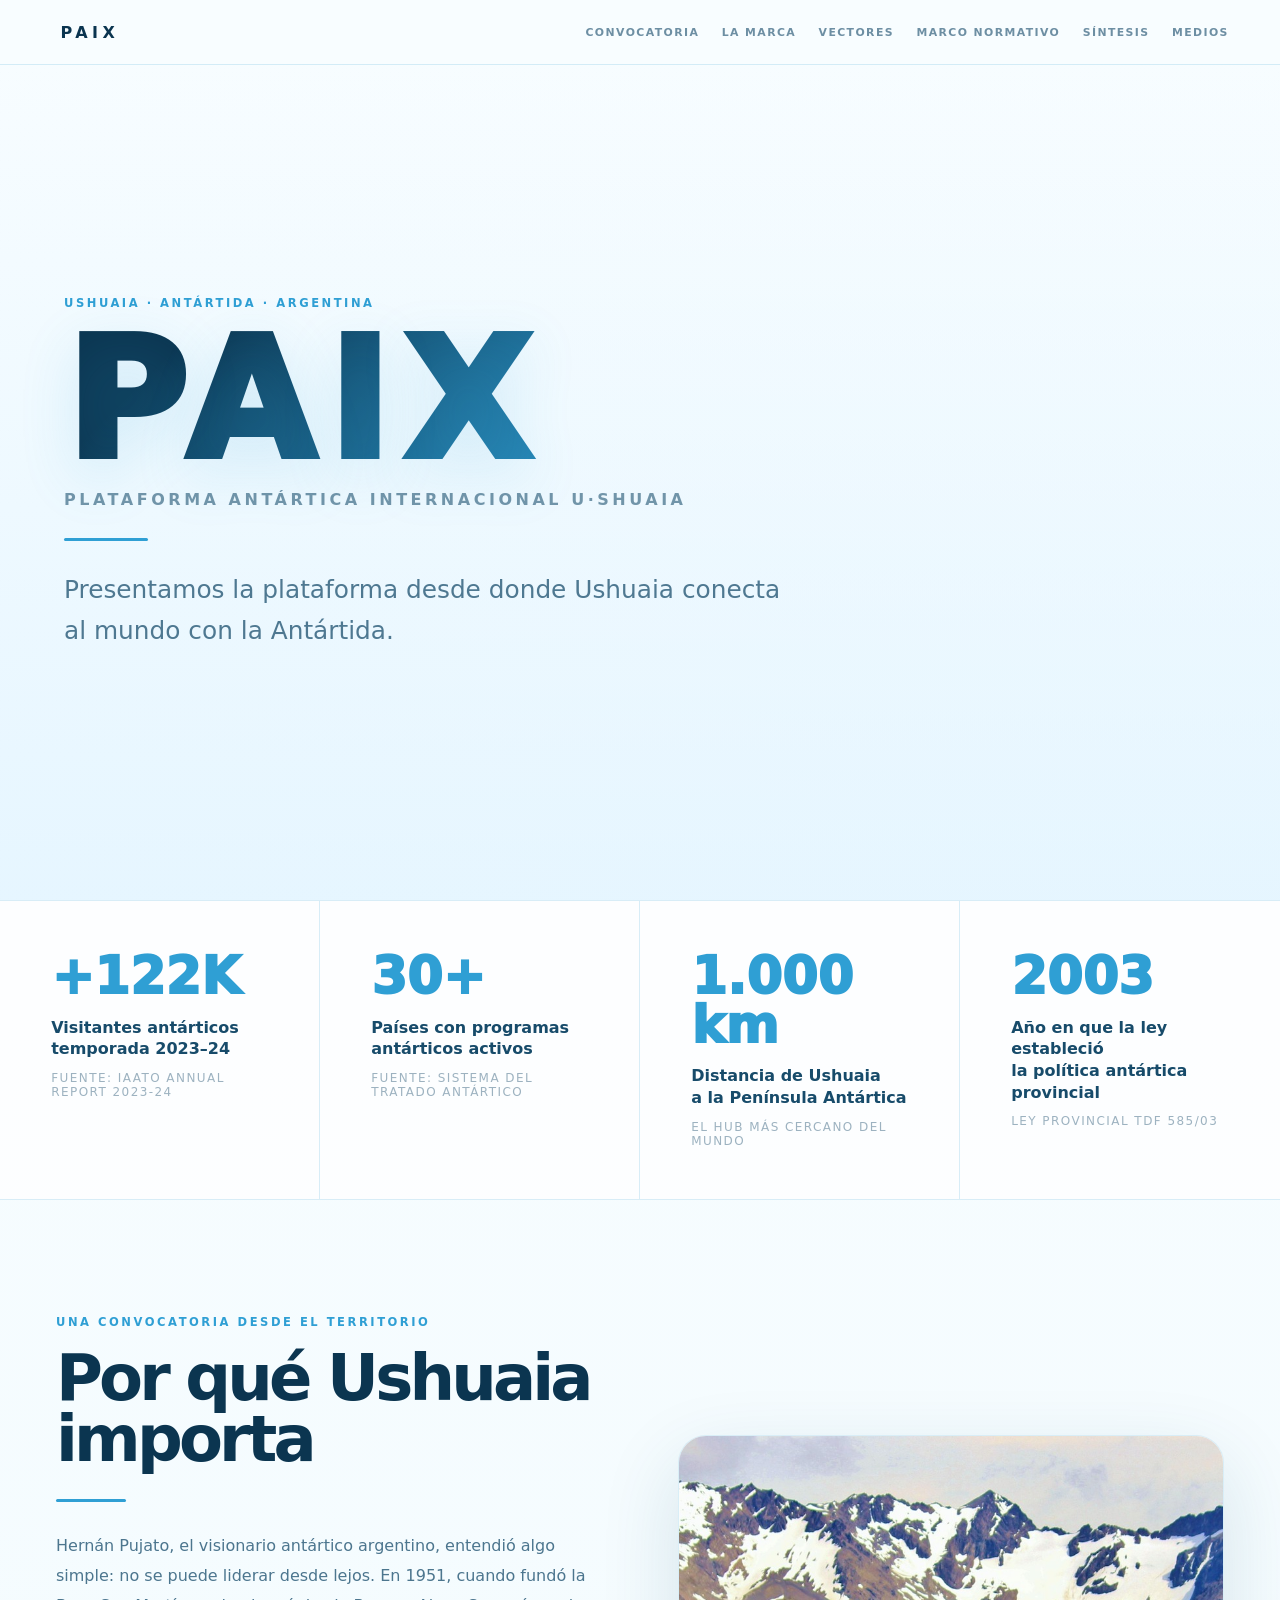
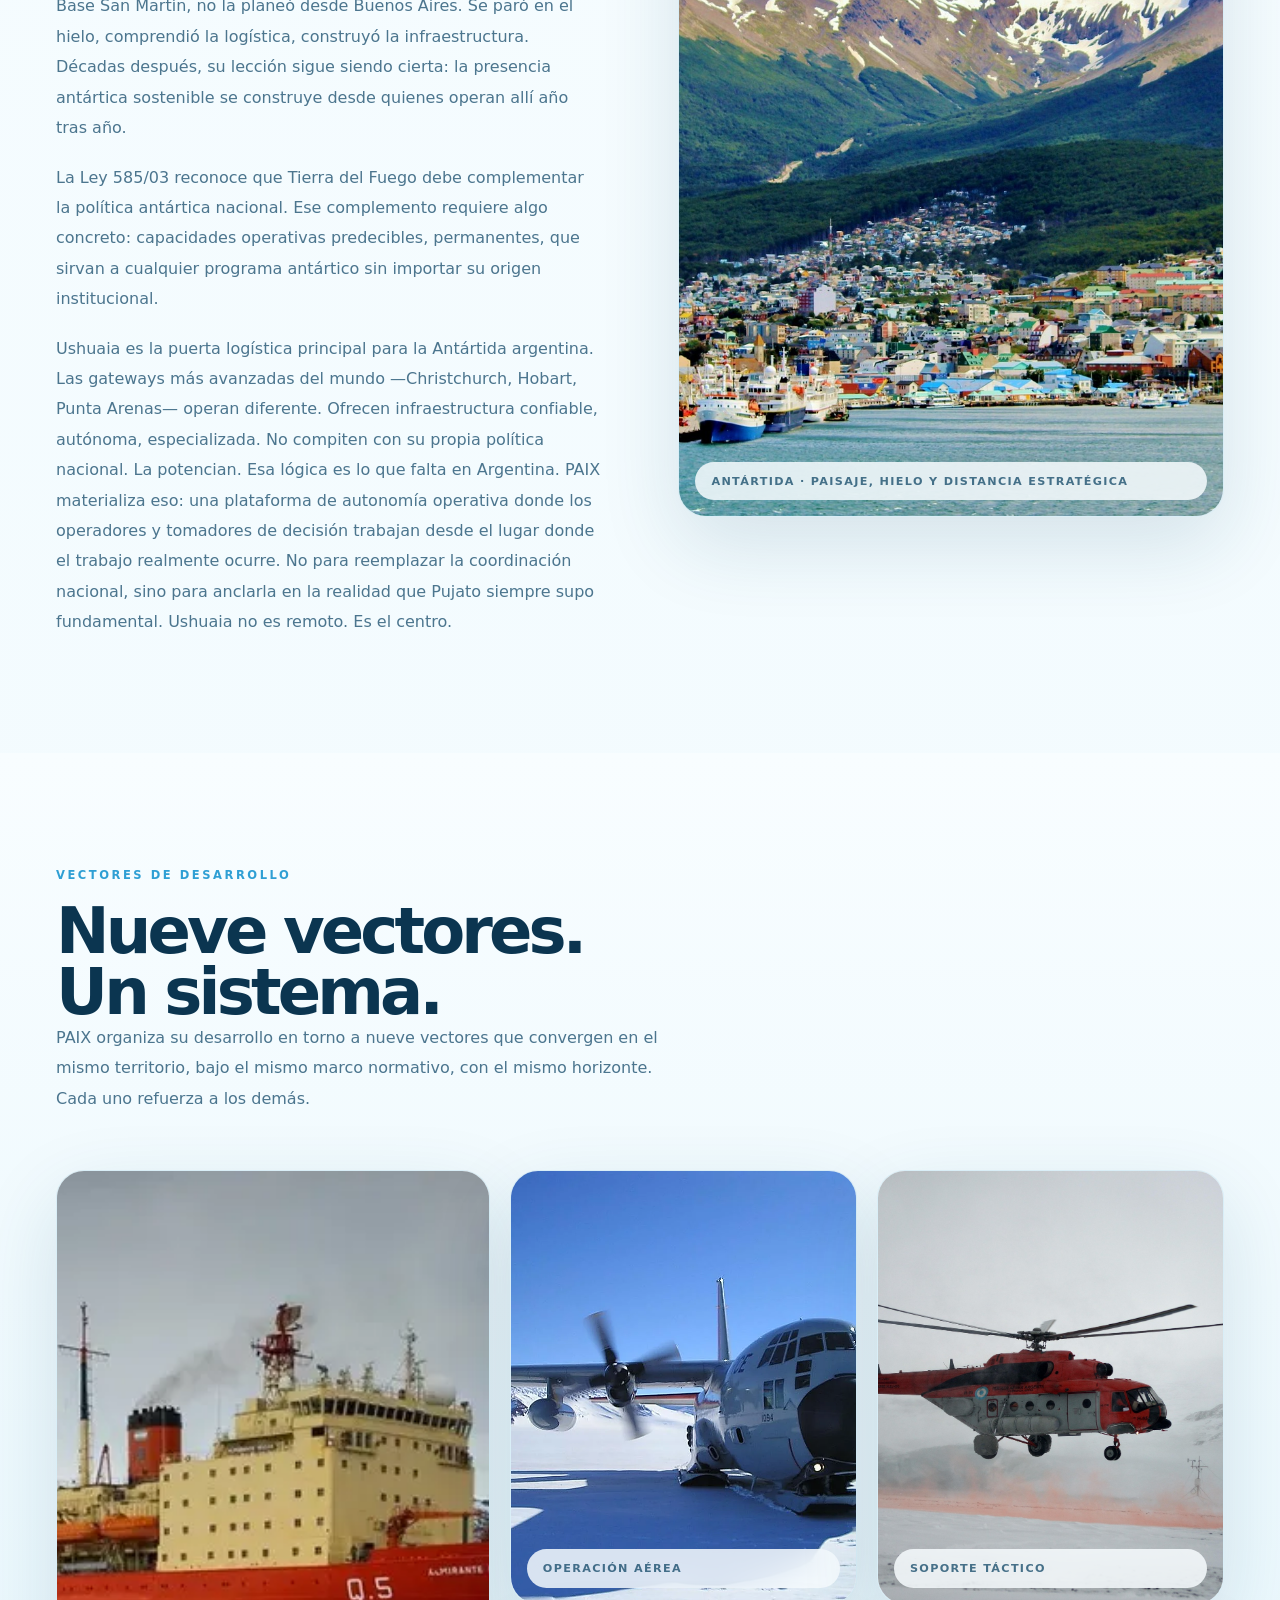
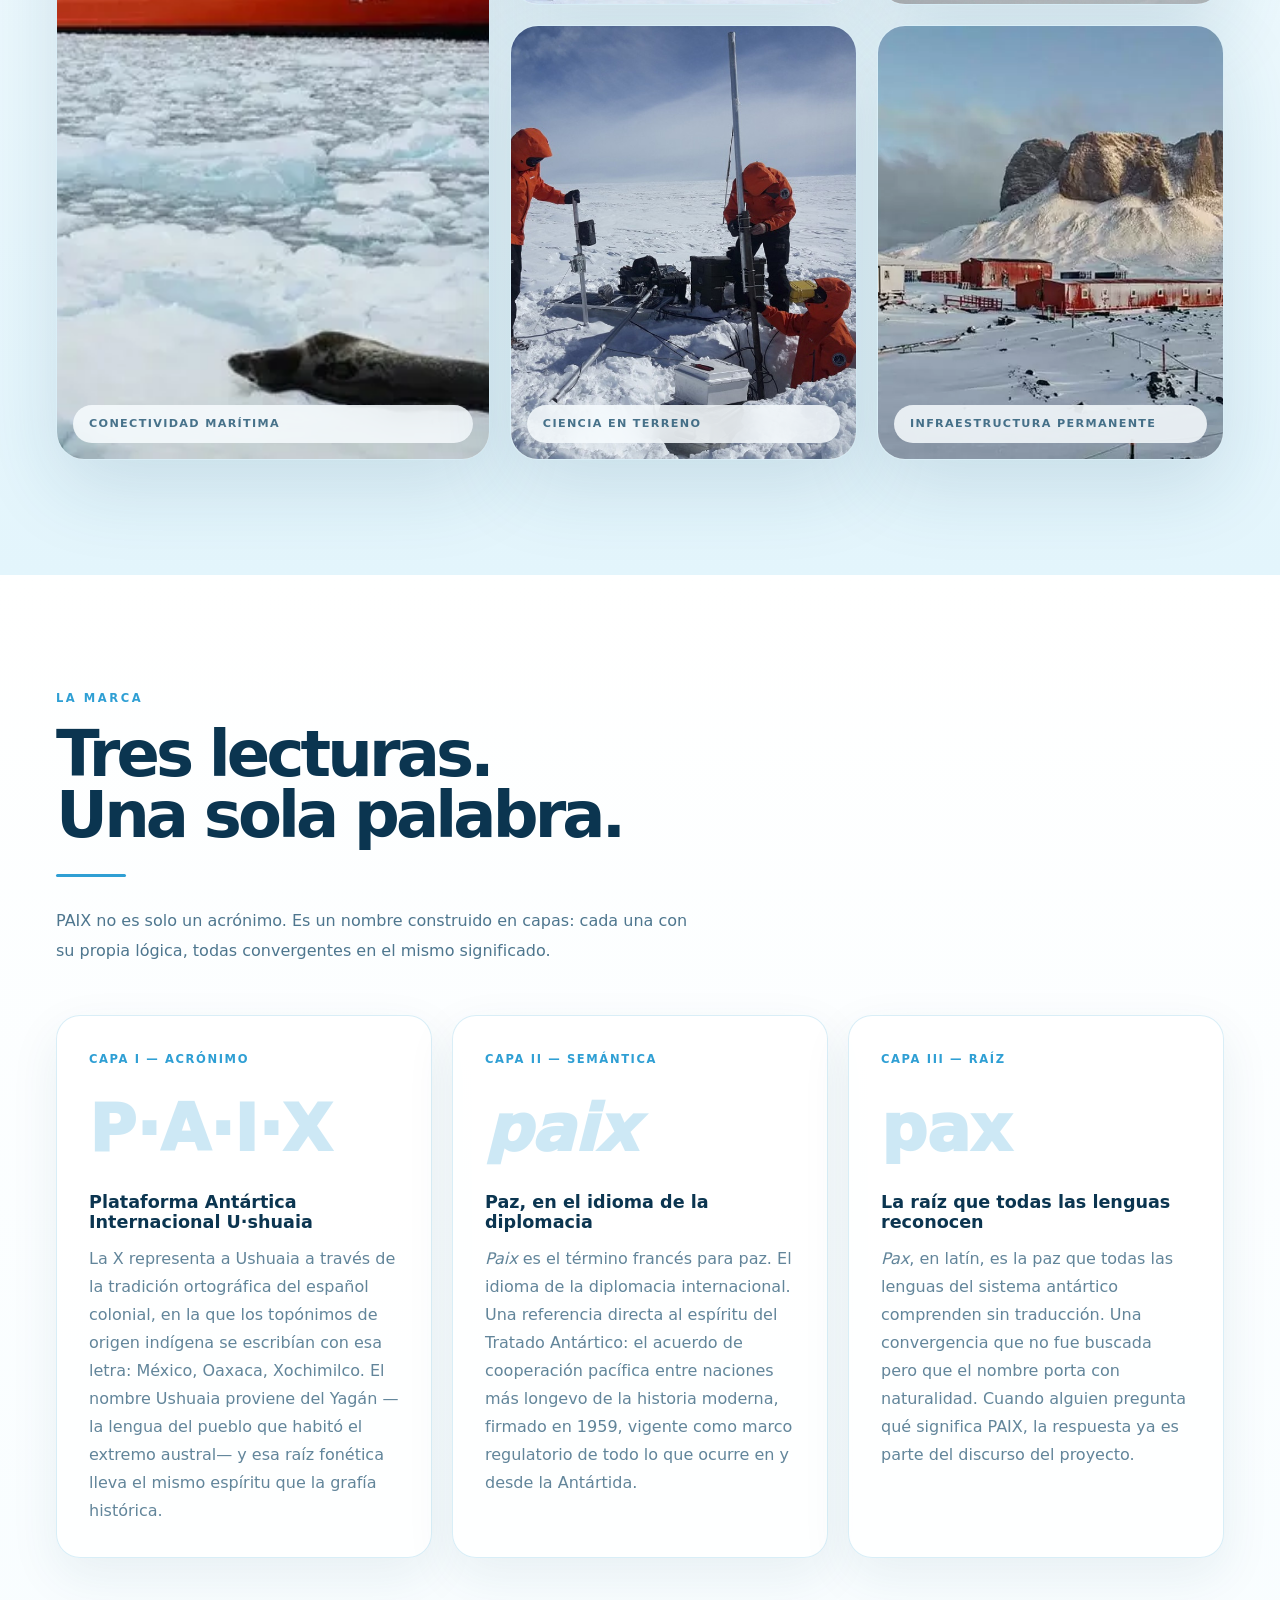
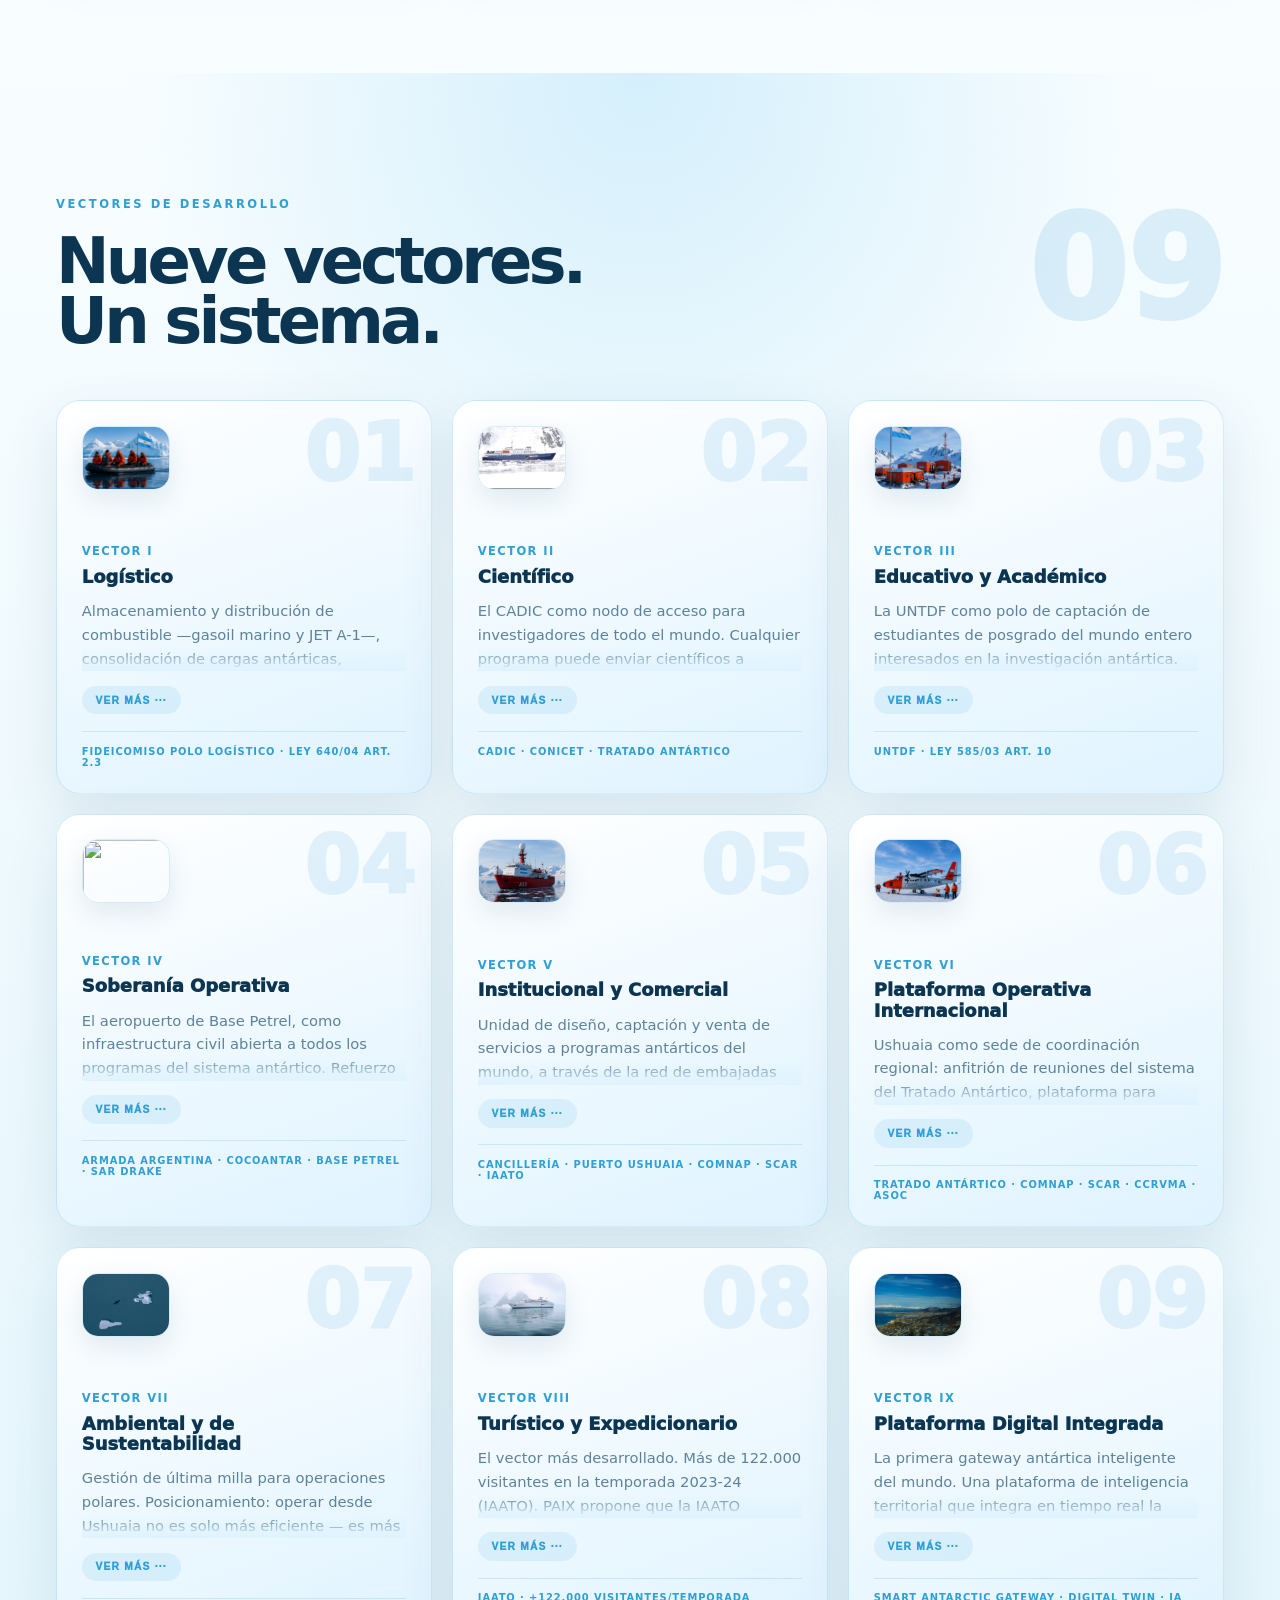
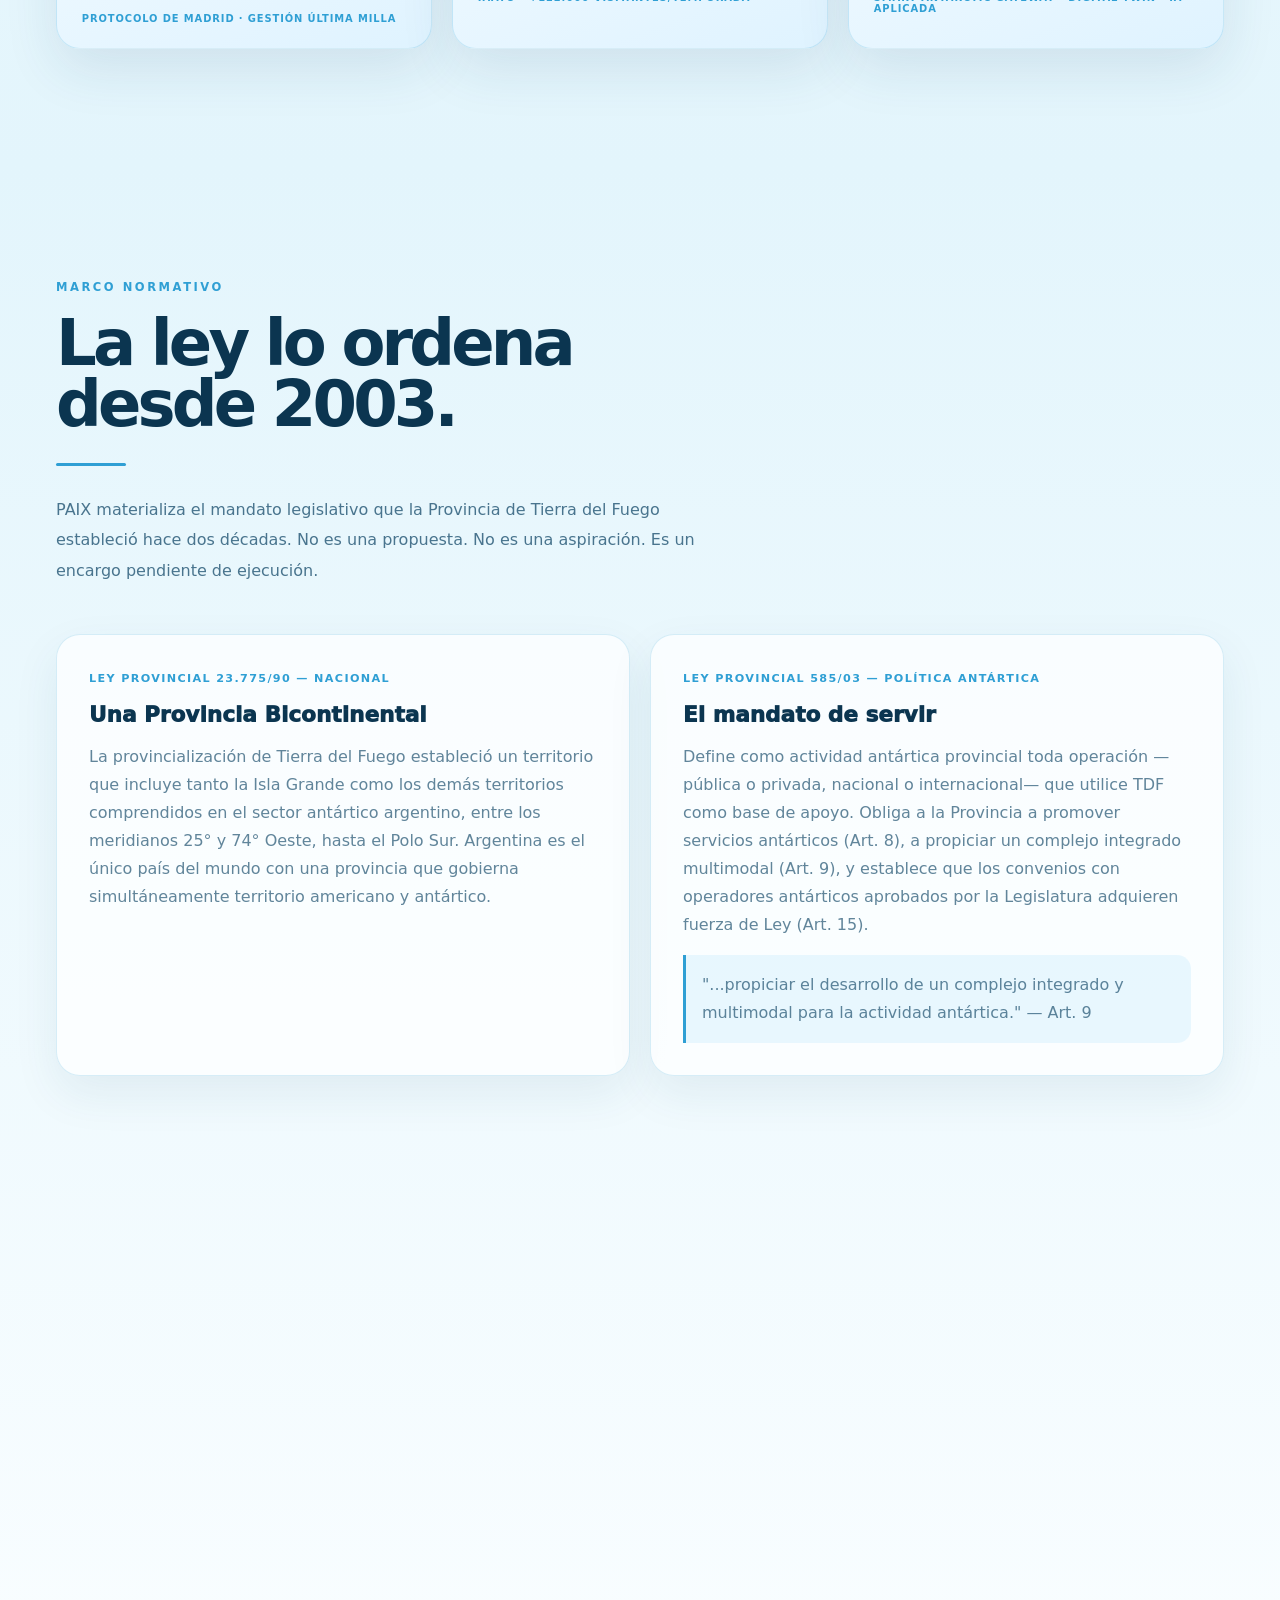
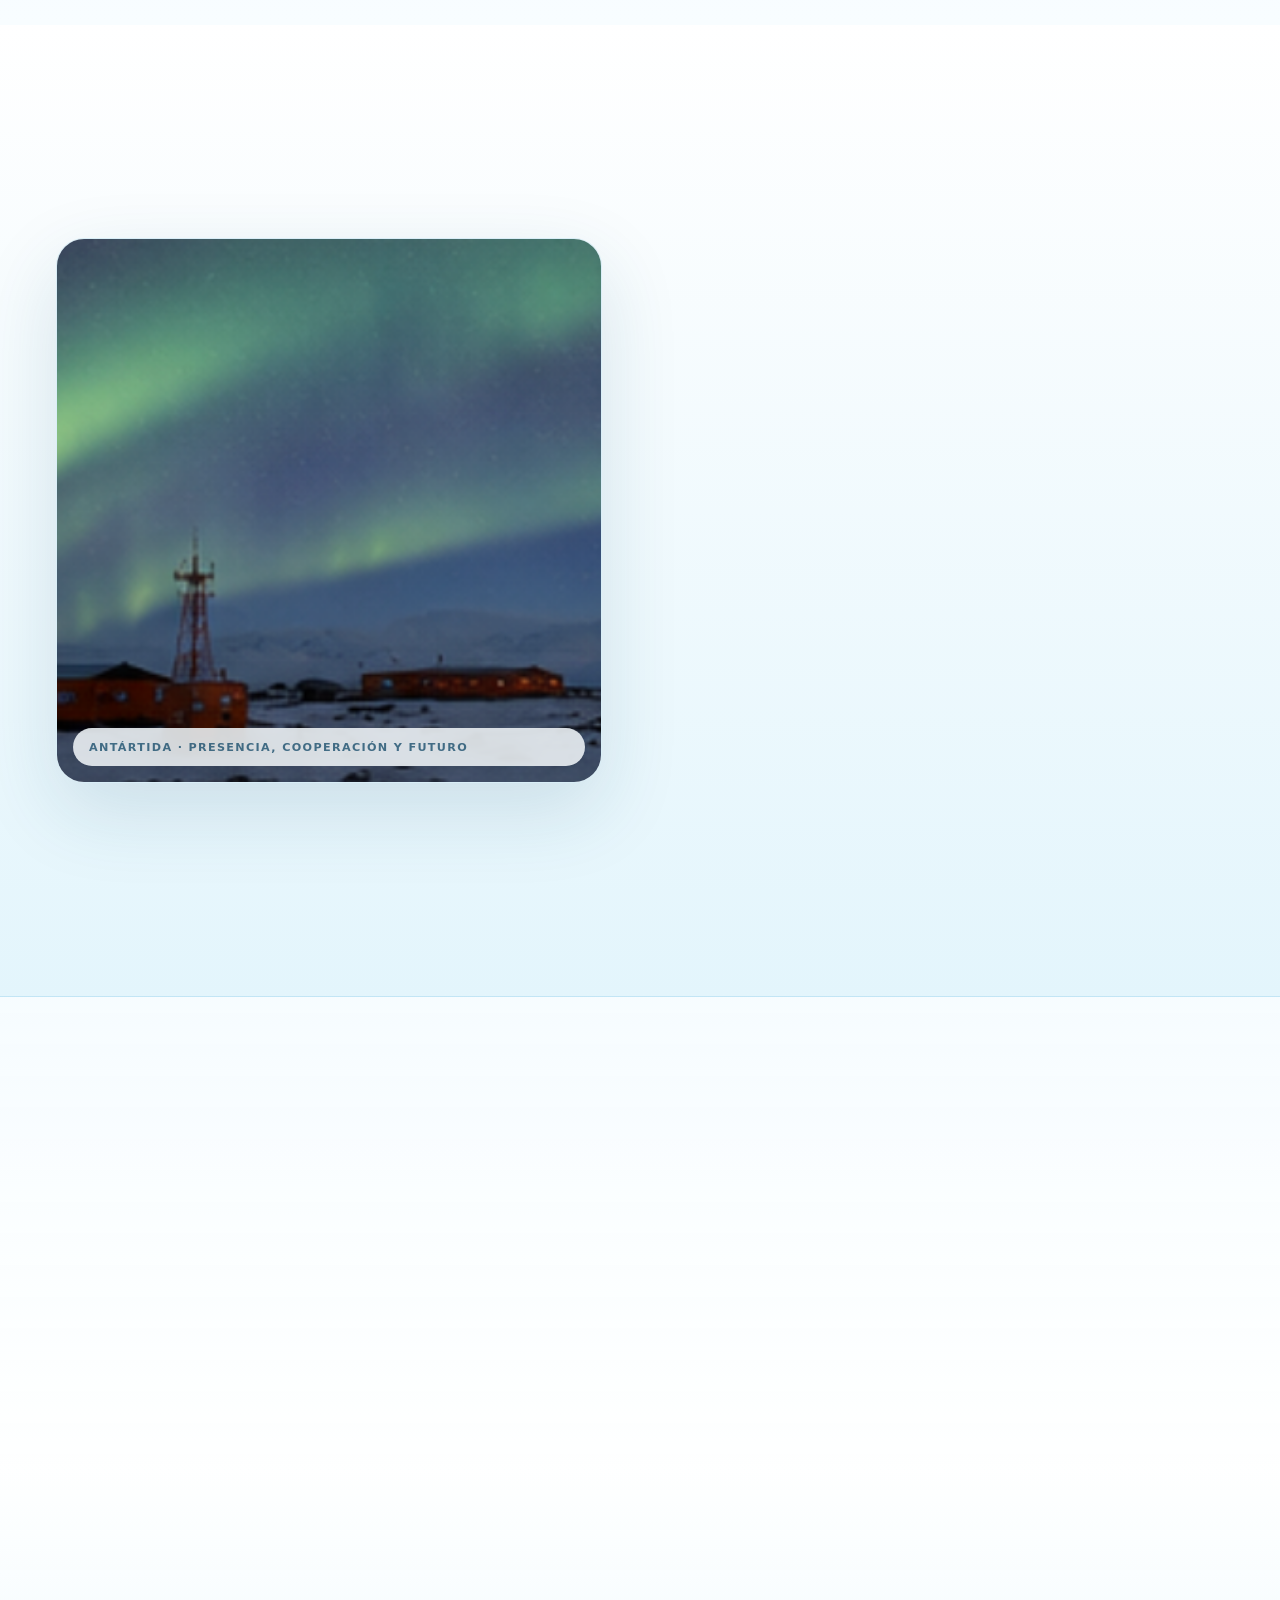
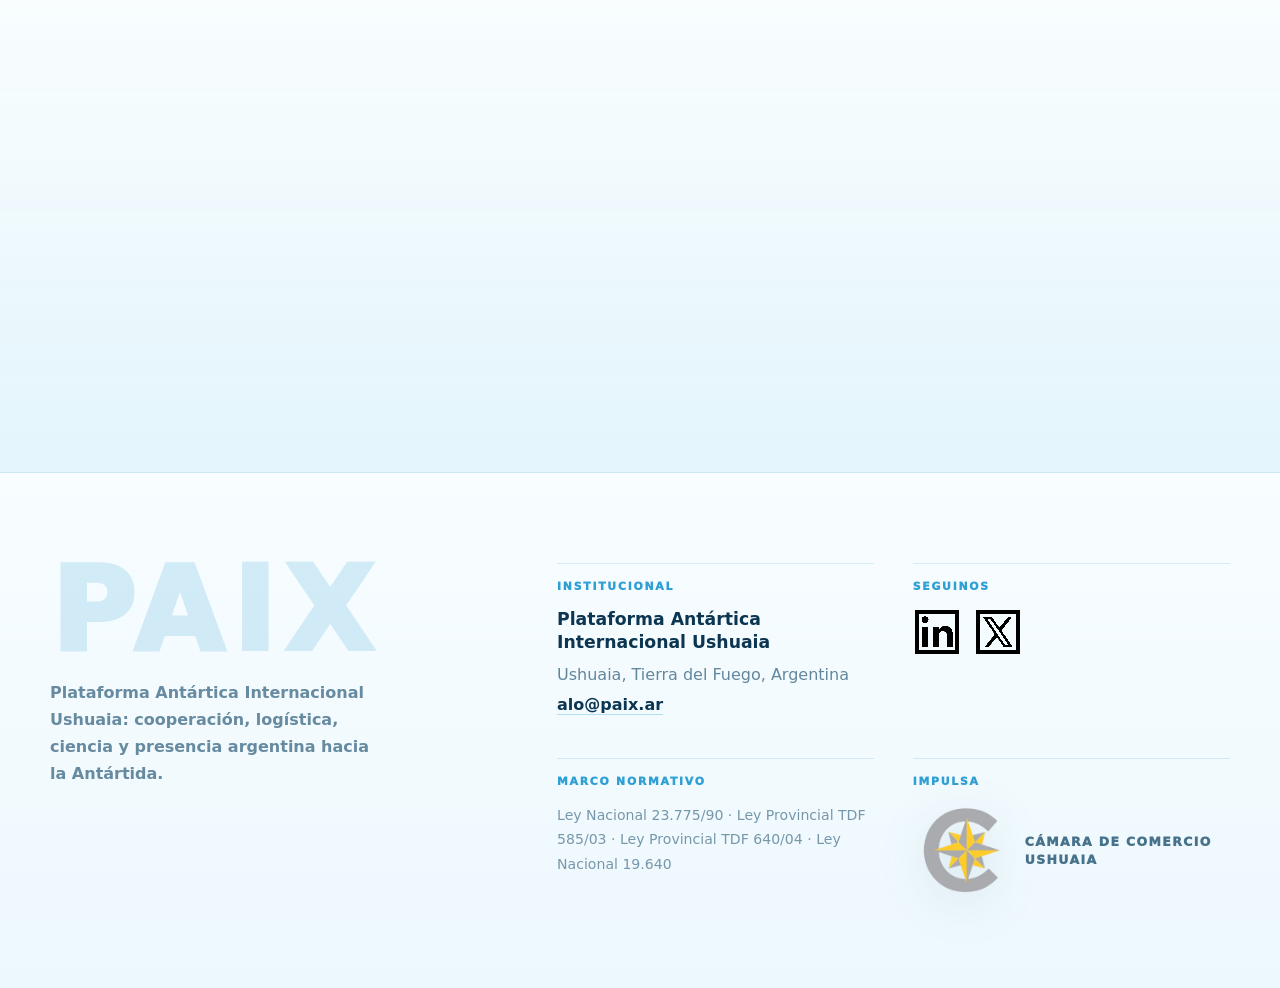
==== commit 5a25e8fe: "Update index.html" ====
--- a/index.html
+++ b/index.html
@@ -716,7 +716,7 @@
       <div class="v-card"><img class="vector-img" src="imagenes/sodiac.png" alt=""><div class="v-deco-num">01</div><div class="v-body"><div class="v-num">Vector I</div><div class="v-name">Logístico</div><div class="v-desc">Almacenamiento y distribución de combustible —gasoil marino y JET A-1—, consolidación de cargas antárticas, servicios a buques en tránsito y gestión de residuos polares. Primera pieza operativa a capitalizar.</div><span class="v-tag">Fideicomiso Polo Logístico · Ley 640/04 Art. 2.3</span></div></div>
       <div class="v-card"><img class="vector-img" src="imagenes/bhart9070-ship-2455240.jpg" alt=""><div class="v-deco-num">02</div><div class="v-body"><div class="v-num">Vector II</div><div class="v-name">Científico</div><div class="v-desc">El CADIC como nodo de acceso para investigadores de todo el mundo. Cualquier programa puede enviar científicos a desarrollar tesis y proyectos con acceso a laboratorios y plataforma logística.</div><span class="v-tag">CADIC · CONICET · Tratado Antártico</span></div></div>
       <div class="v-card"><img class="vector-img" src="imagenes/Base mambio con bandera de frente.png" alt=""><div class="v-deco-num">03</div><div class="v-body"><div class="v-num">Vector III</div><div class="v-name">Educativo y Académico</div><div class="v-desc">La UNTDF como polo de captación de estudiantes de posgrado del mundo entero interesados en la investigación antártica. La universidad de la Antártida, en el lugar más cercano al continente.</div><span class="v-tag">UNTDF · Ley 585/03 Art. 10</span></div></div>
-      <div class="v-card"><img class="vector-img" src="imagenes/matthew-stephenson-Pr4X8mqN0X4-unsplash.jpg" alt=""><div class="v-deco-num">04</div><div class="v-body"><div class="v-num">Vector IV</div><div class="v-name">Soberanía Operativa</div><div class="v-desc">El aeropuerto de Base Petrel —única pista argentina en la Antártida apta para aeronaves de ala fija— como infraestructura civil abierta a todos los programas del sistema antártico. Refuerzo SAR humanitario en el Drake. COCOANTAR con base fueguina. Soberanía que se ejerce operando, no solo declarando.</div><span class="v-tag">Armada Argentina · COCOANTAR · Base Petrel · SAR Drake</span></div></div>
+      <div class="v-card"><img class="vector-img" src="imagenes/matthew-stephenson-Pr4X8mqN0X4-unsplash.jpg" alt=""><div class="v-deco-num">04</div><div class="v-body"><div class="v-num">Vector IV</div><div class="v-name">Soberanía Operativa</div><div class="v-desc">El aeropuerto de Base Petrel, como infraestructura civil abierta a todos los programas del sistema antártico. Refuerzo SAR humanitario en el Drake. COCOANTAR con base fueguina. Soberanía que se ejerce operando, no solo declarando.</div><span class="v-tag">Armada Argentina · COCOANTAR · Base Petrel · SAR Drake</span></div></div>
       <div class="v-card"><img class="vector-img" src="imagenes/barco.png" alt=""><div class="v-deco-num">05</div><div class="v-body"><div class="v-num">Vector V</div><div class="v-name">Institucional y Comercial</div><div class="v-desc">Unidad de diseño, captación y venta de servicios a programas antárticos del mundo, a través de la red de embajadas argentinas. Equipo integrado: perfil comercial + científico + logístico.</div><span class="v-tag">Cancillería · Puerto Ushuaia · COMNAP · SCAR · IAATO</span></div></div>
       <div class="v-card"><img class="vector-img" src="imagenes/avion chico.png" alt=""><div class="v-deco-num">06</div><div class="v-body"><div class="v-num">Vector VI</div><div class="v-name">Plataforma Operativa Internacional</div><div class="v-desc">Ushuaia como sede de coordinación regional: anfitrión de reuniones del sistema del Tratado Antártico, plataforma para acuerdos bilaterales y nodo de referencia para programas sin infraestructura propia.</div><span class="v-tag">Tratado Antártico · COMNAP · SCAR · CCRVMA · ASOC</span></div></div>
       <div class="v-card"><img class="vector-img" src="imagenes/pexels-agustina-dickson-22212404-21773581.jpg" alt=""><div class="v-deco-num">07</div><div class="v-body"><div class="v-num">Vector VII</div><div class="v-name">Ambiental y de Sustentabilidad</div><div class="v-desc">Gestión de última milla para operaciones polares. Posicionamiento: operar desde Ushuaia no es solo más eficiente — es más responsable. Cuanto más cerca la base de operaciones, menor la huella acumulada.</div><span class="v-tag">Protocolo de Madrid · Gestión última milla</span></div></div>
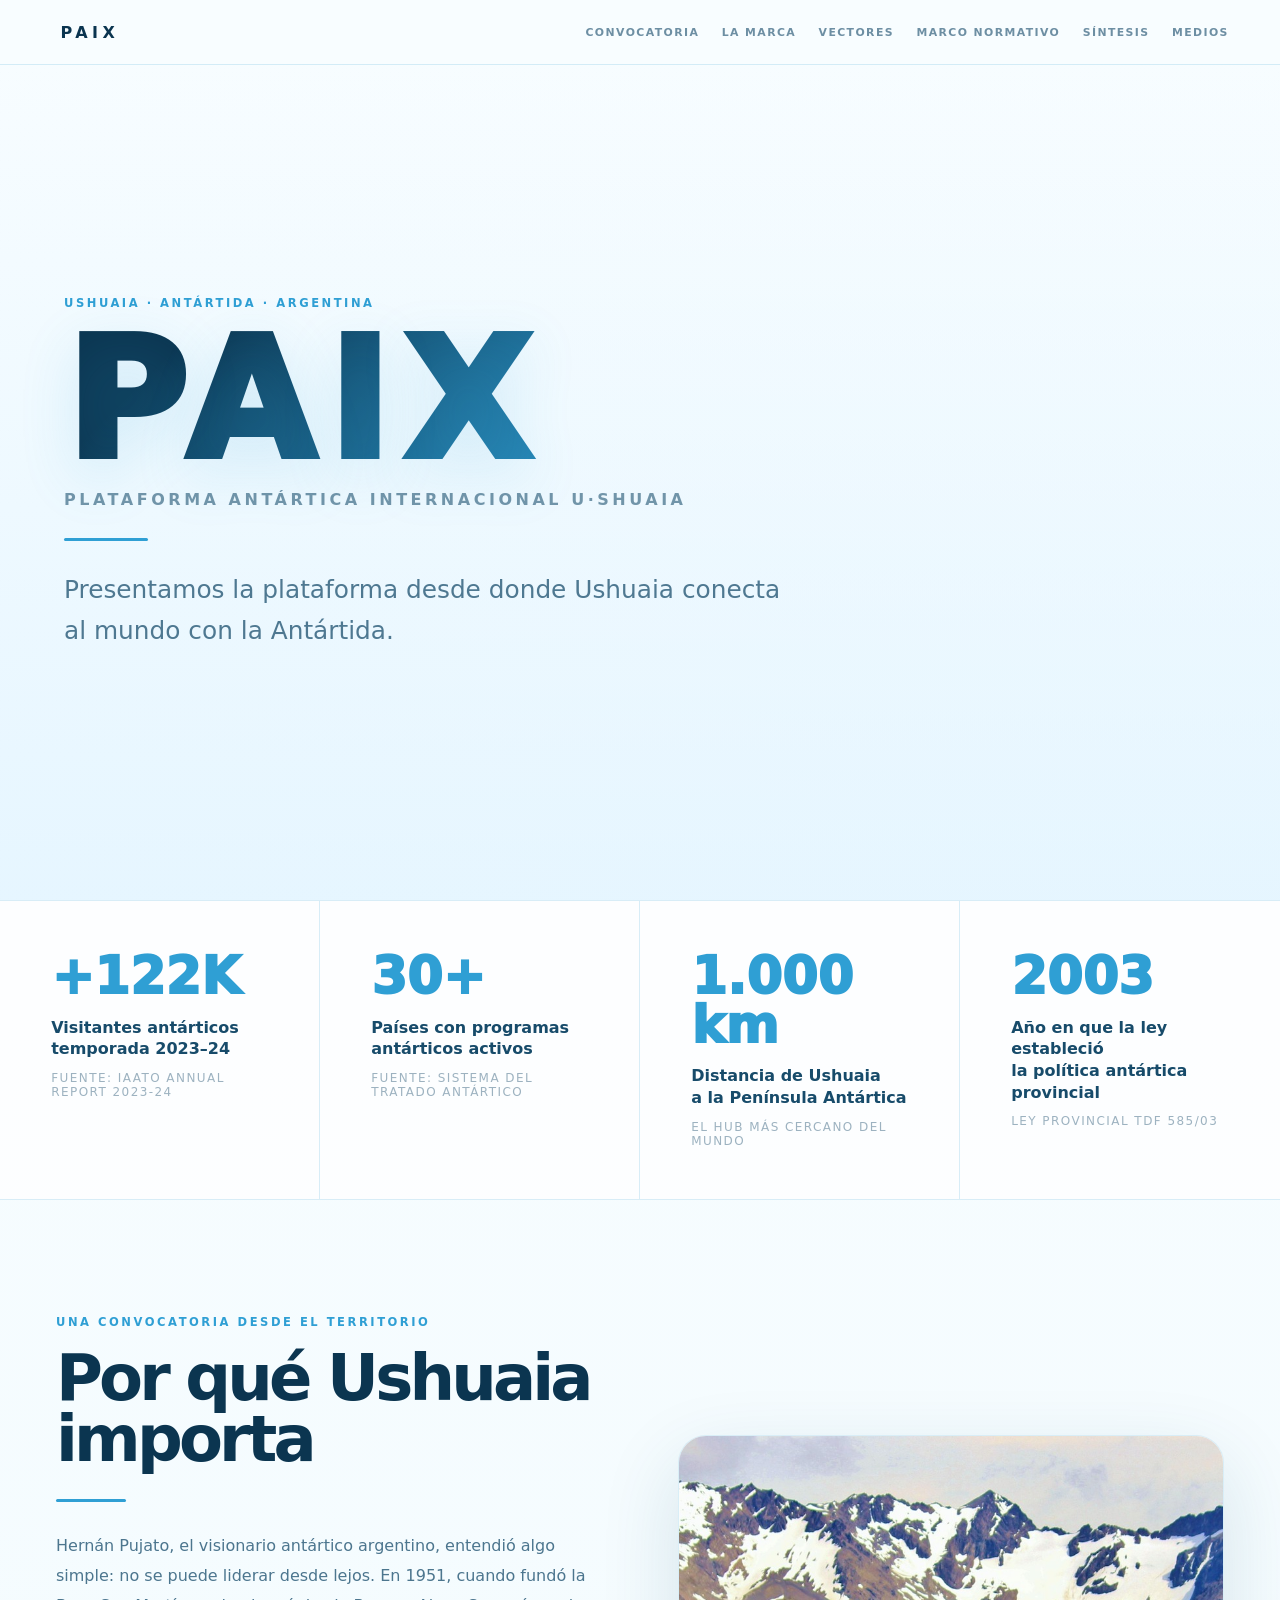
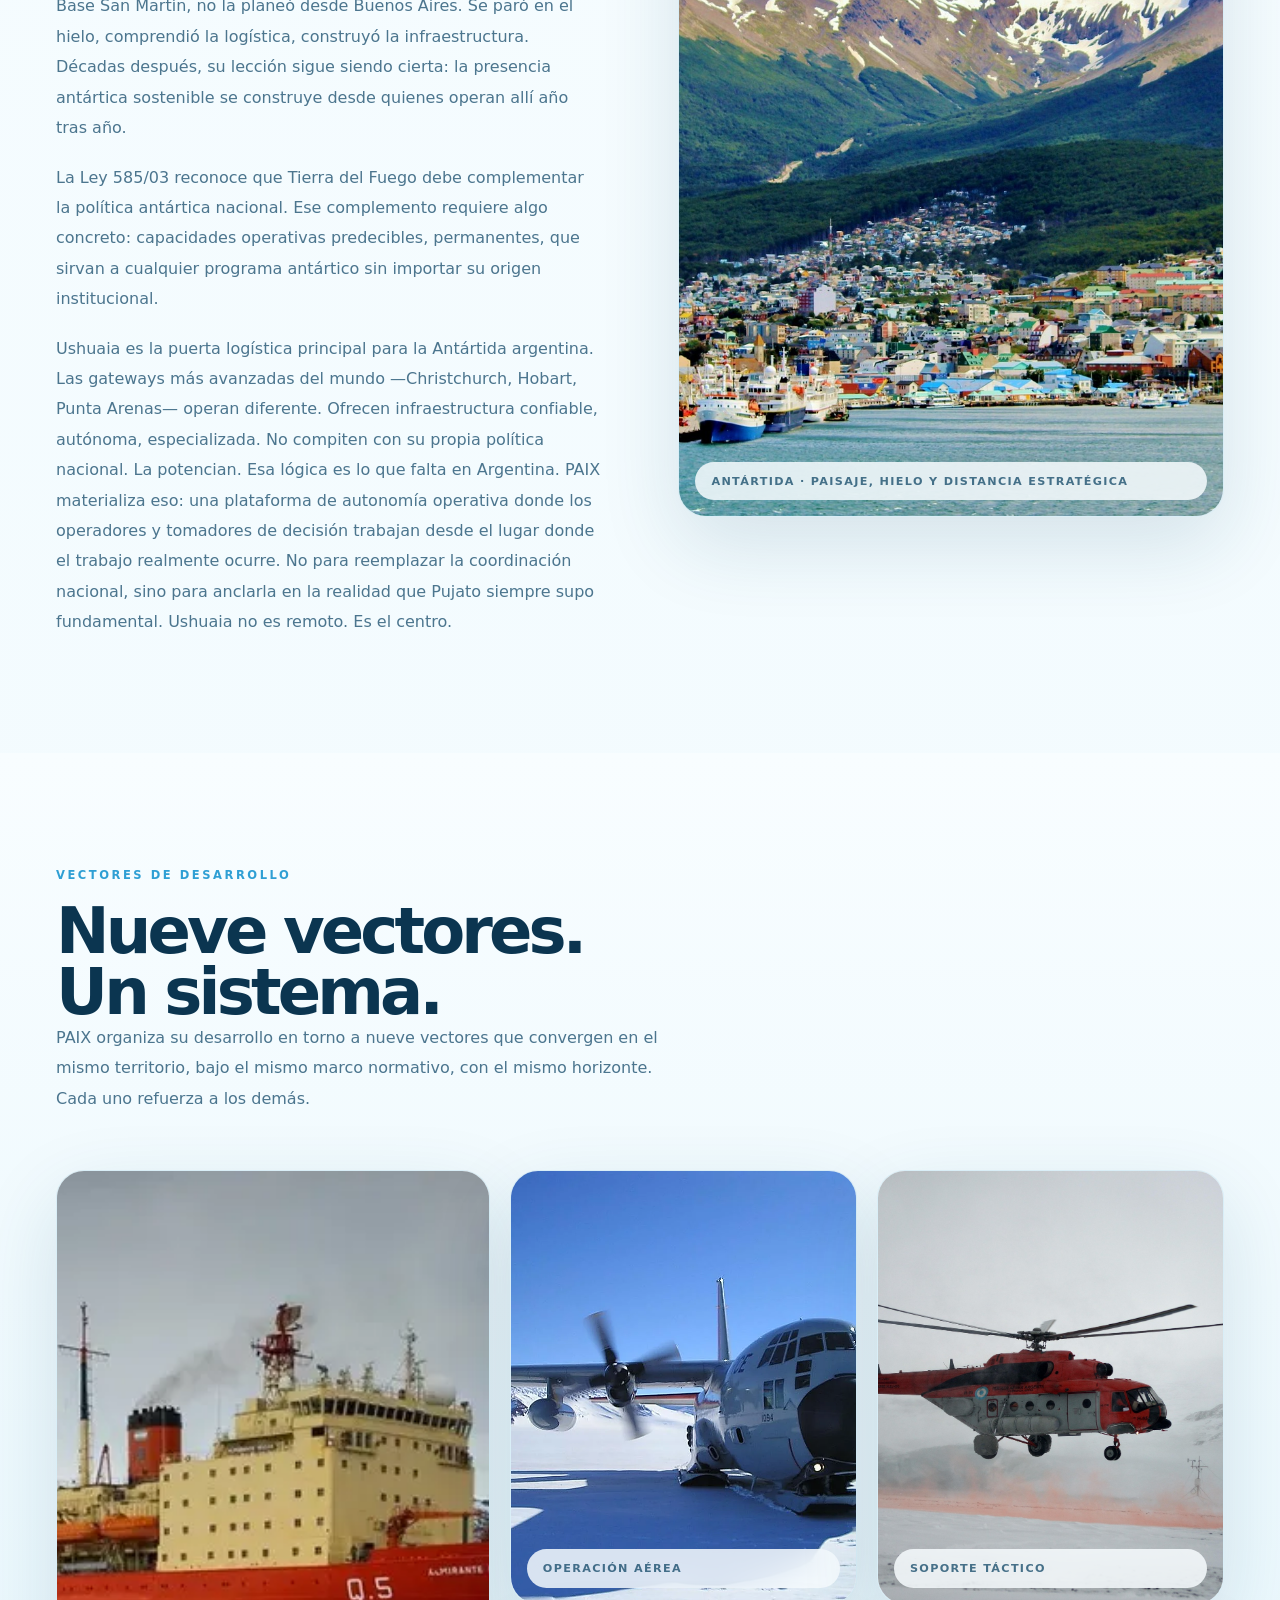
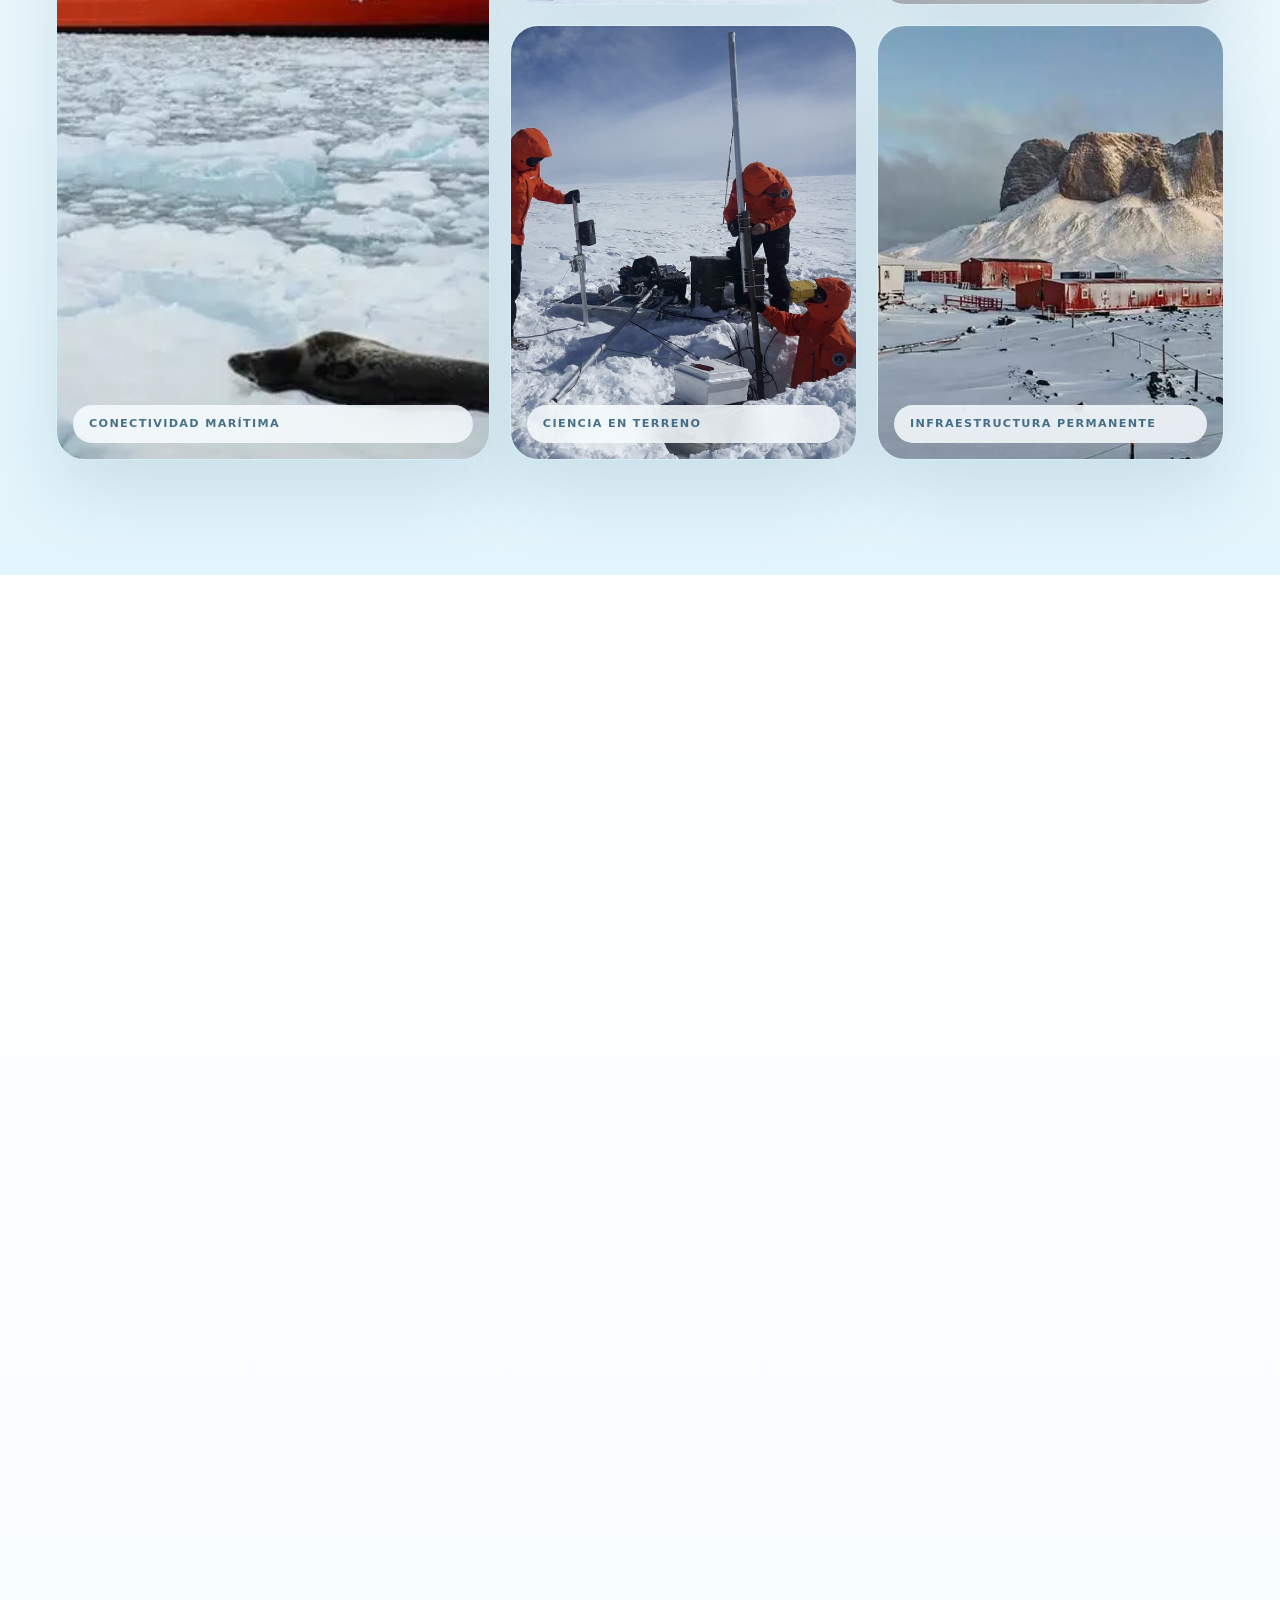
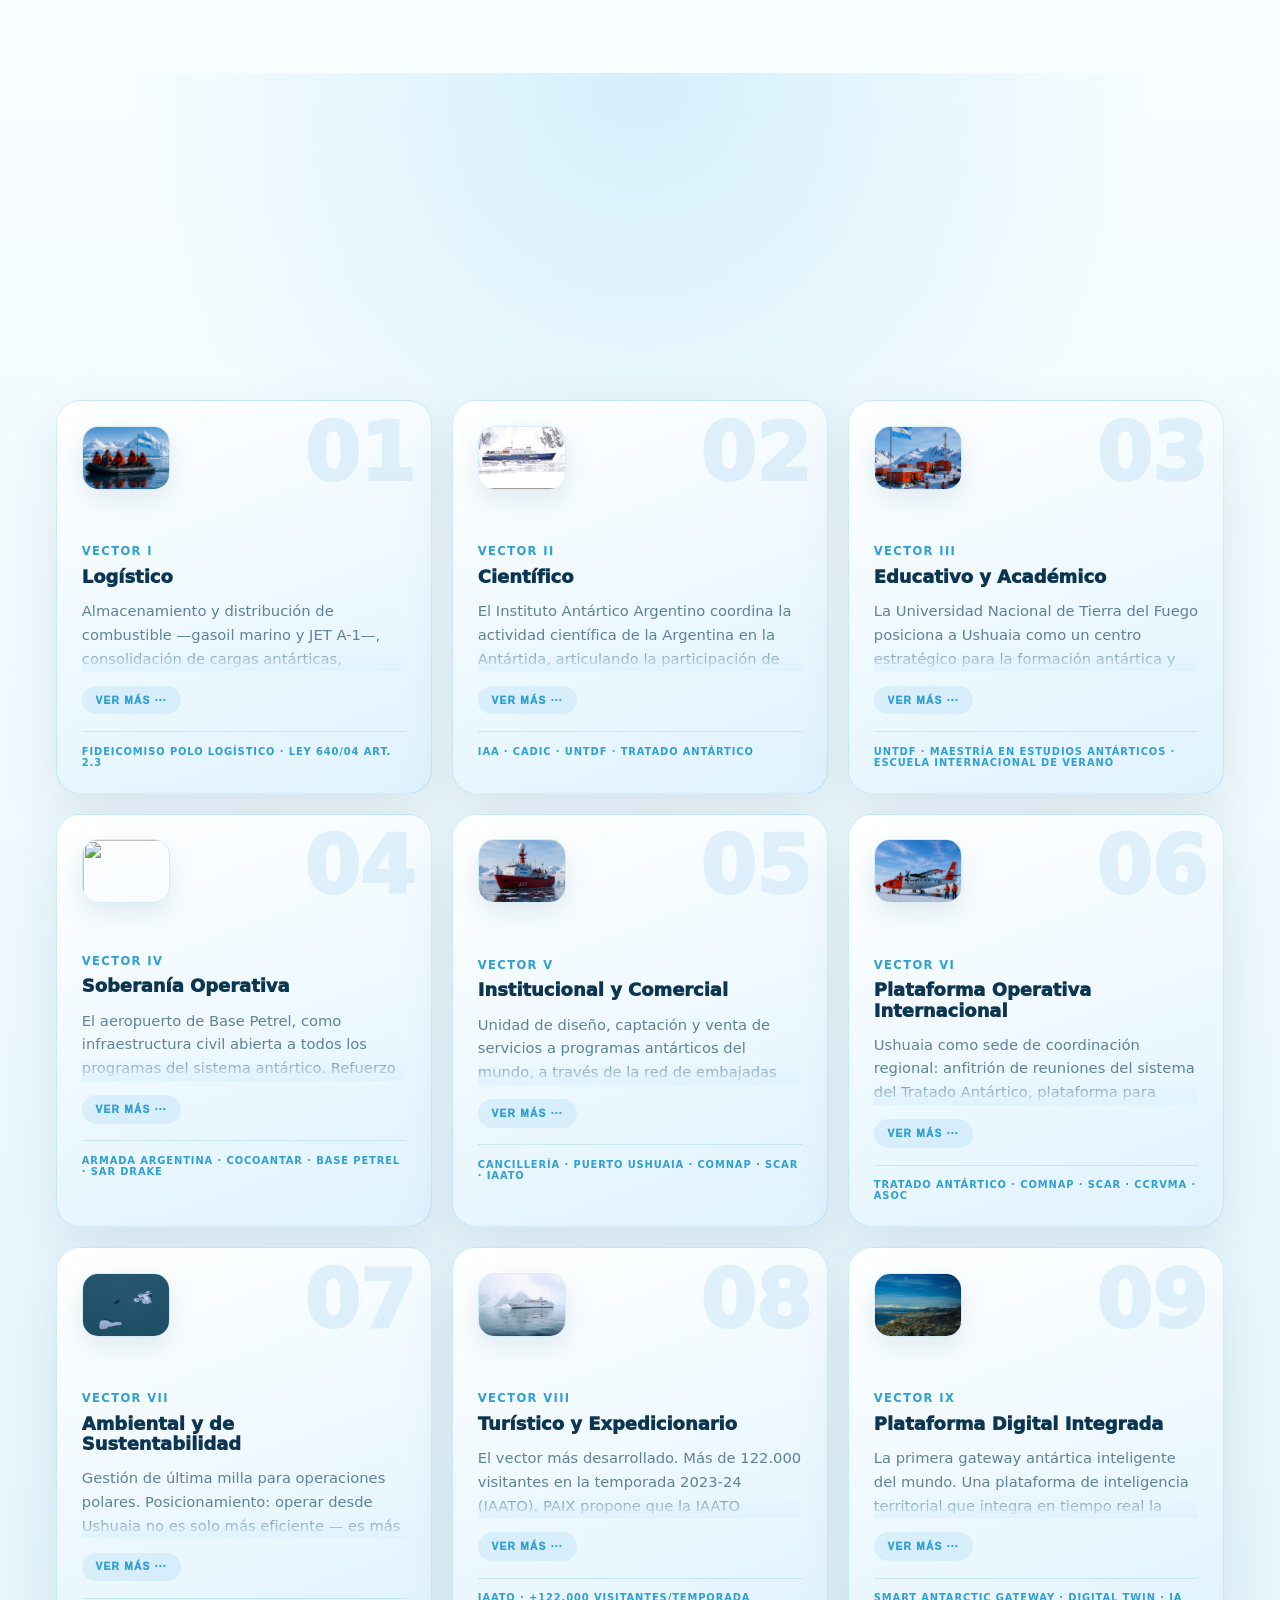
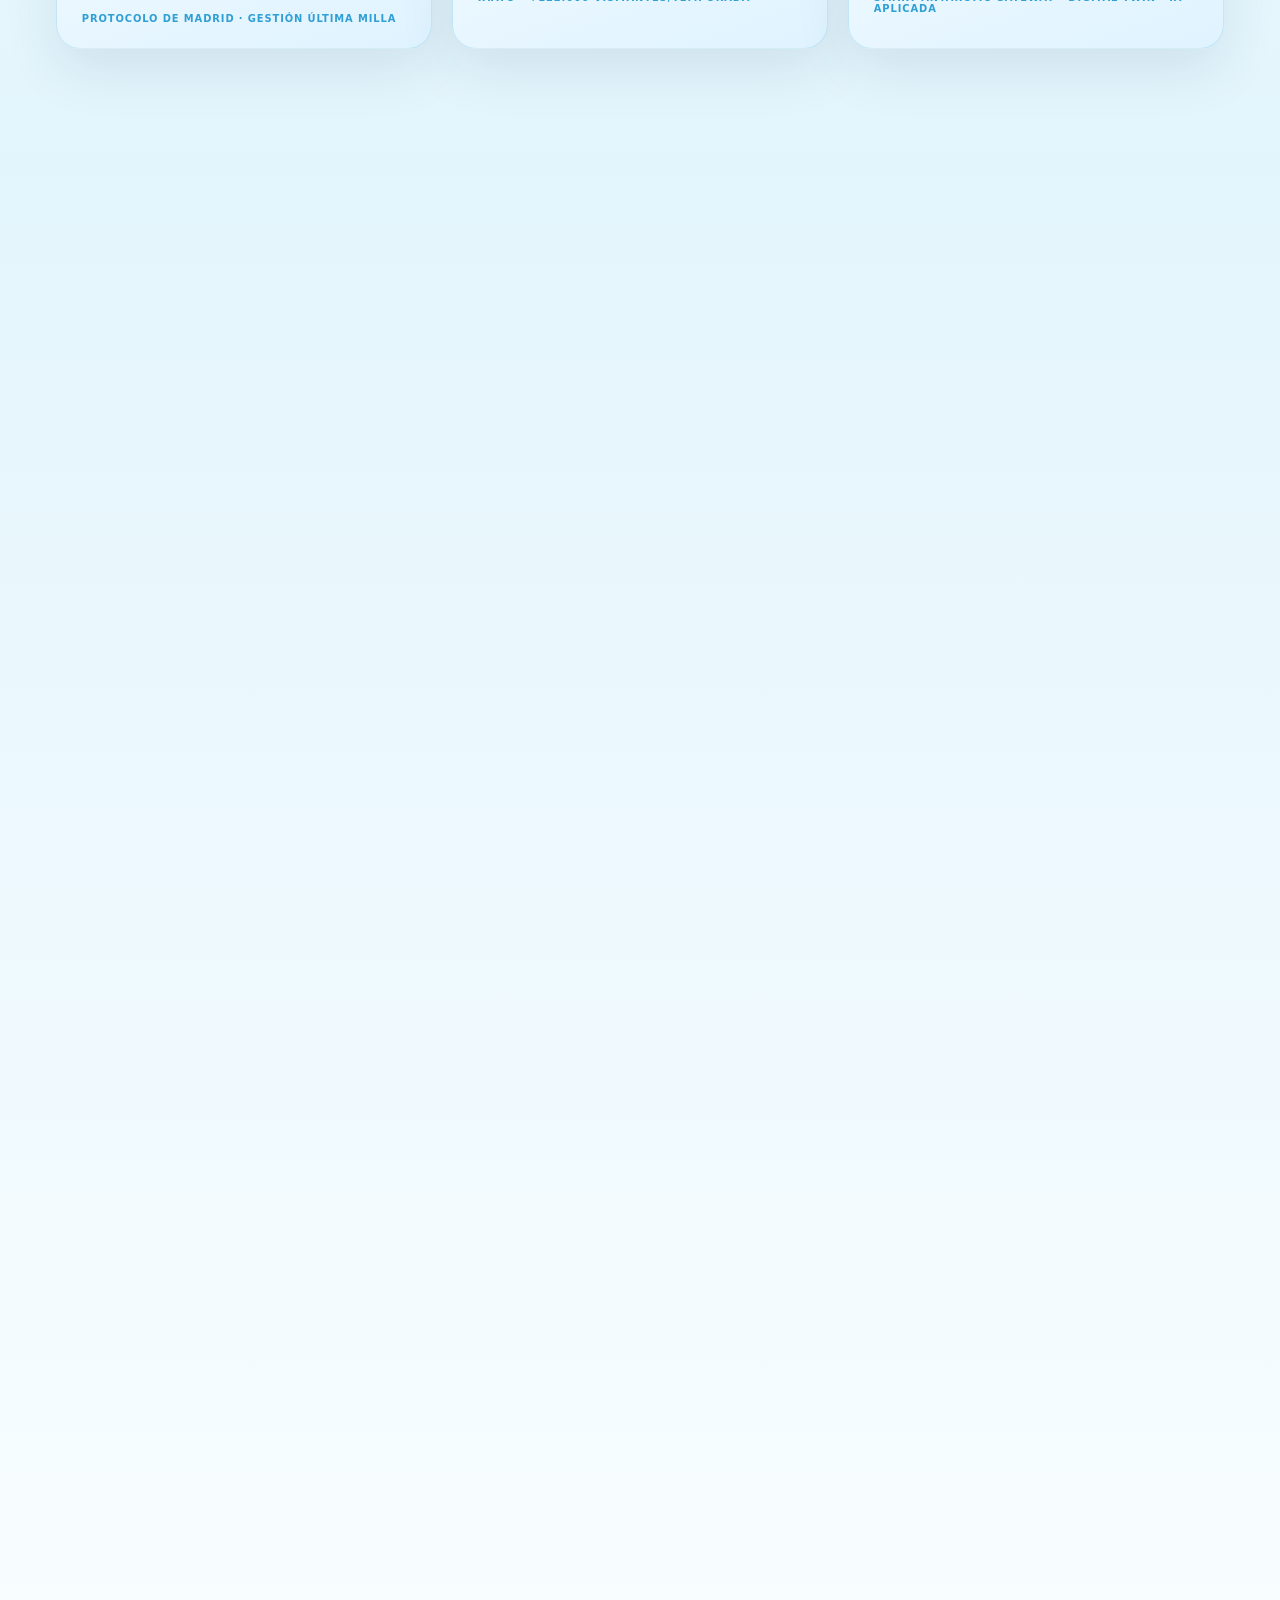
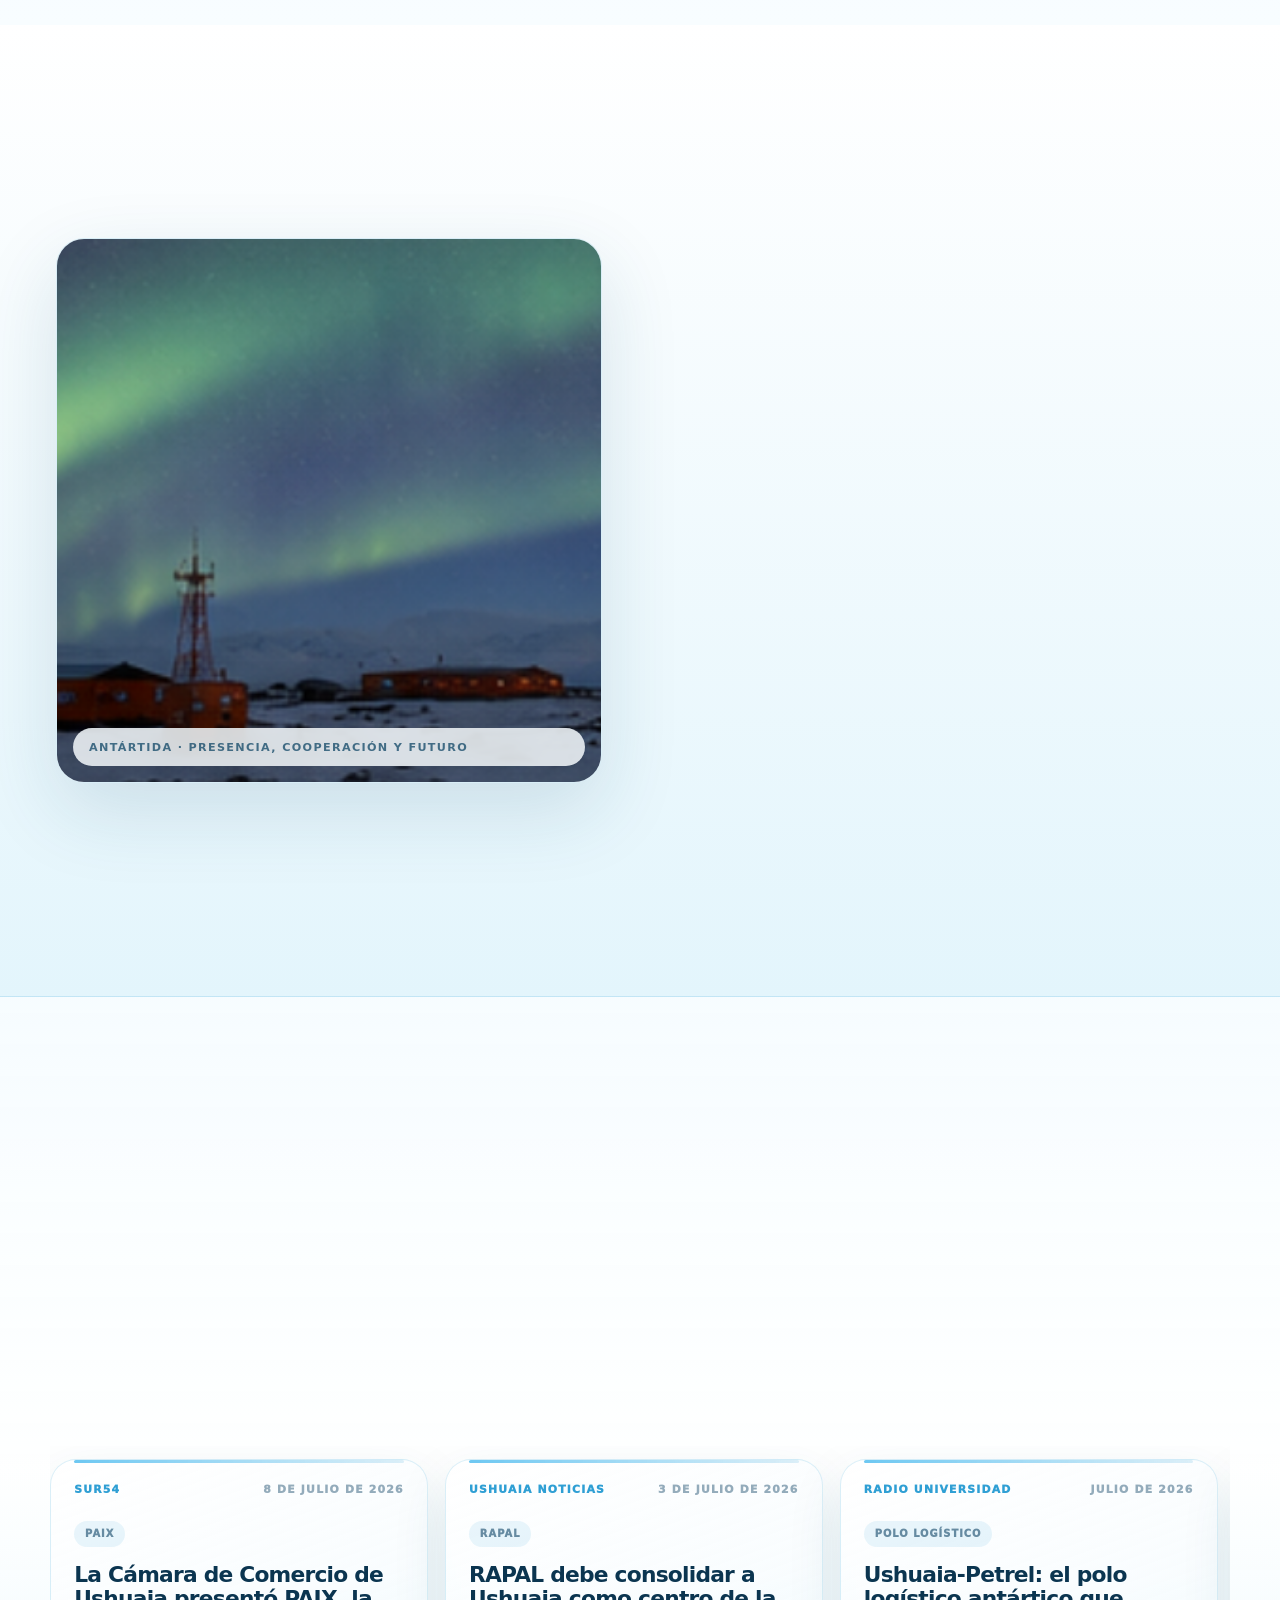
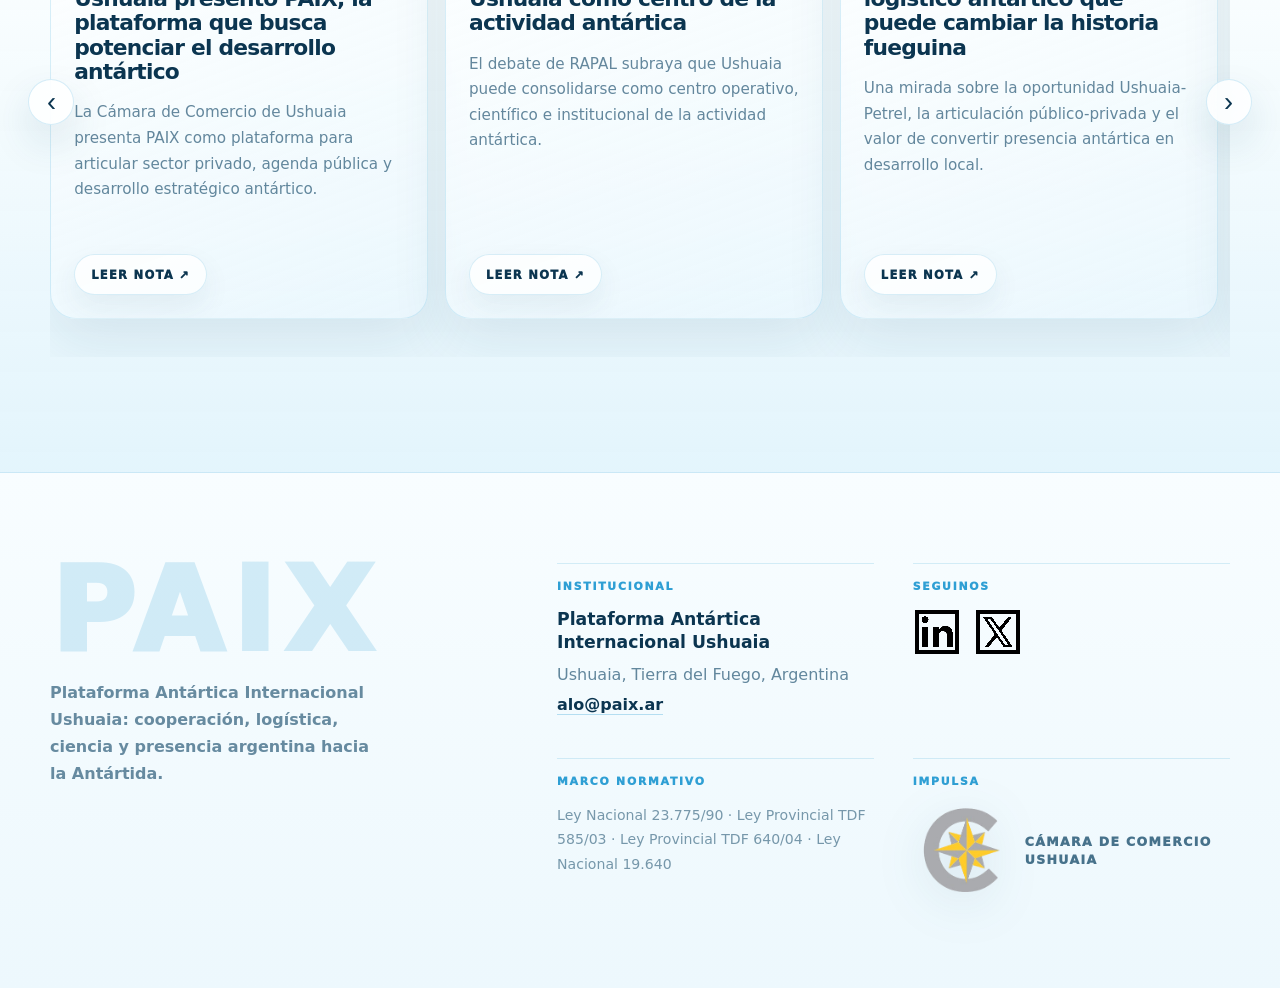
==== commit f32bacac: "f" ====
--- a/index.html
+++ b/index.html
@@ -714,8 +714,8 @@
 
     <div class="v-grid">
       <div class="v-card"><img class="vector-img" src="imagenes/sodiac.png" alt=""><div class="v-deco-num">01</div><div class="v-body"><div class="v-num">Vector I</div><div class="v-name">Logístico</div><div class="v-desc">Almacenamiento y distribución de combustible —gasoil marino y JET A-1—, consolidación de cargas antárticas, servicios a buques en tránsito y gestión de residuos polares. Primera pieza operativa a capitalizar.</div><span class="v-tag">Fideicomiso Polo Logístico · Ley 640/04 Art. 2.3</span></div></div>
-      <div class="v-card"><img class="vector-img" src="imagenes/bhart9070-ship-2455240.jpg" alt=""><div class="v-deco-num">02</div><div class="v-body"><div class="v-num">Vector II</div><div class="v-name">Científico</div><div class="v-desc">El CADIC como nodo de acceso para investigadores de todo el mundo. Cualquier programa puede enviar científicos a desarrollar tesis y proyectos con acceso a laboratorios y plataforma logística.</div><span class="v-tag">CADIC · CONICET · Tratado Antártico</span></div></div>
-      <div class="v-card"><img class="vector-img" src="imagenes/Base mambio con bandera de frente.png" alt=""><div class="v-deco-num">03</div><div class="v-body"><div class="v-num">Vector III</div><div class="v-name">Educativo y Académico</div><div class="v-desc">La UNTDF como polo de captación de estudiantes de posgrado del mundo entero interesados en la investigación antártica. La universidad de la Antártida, en el lugar más cercano al continente.</div><span class="v-tag">UNTDF · Ley 585/03 Art. 10</span></div></div>
+      <div class="v-card"><img class="vector-img" src="imagenes/bhart9070-ship-2455240.jpg" alt=""><div class="v-deco-num">02</div><div class="v-body"><div class="v-num">Vector II</div><div class="v-name">Científico</div><div class="v-desc">El Instituto Antártico Argentino coordina la actividad científica de la Argentina en la Antártida, articulando la participación de numerosas instituciones y equipos de investigación. En Ushuaia, esta capacidad se complementa con el CADIC y la Universidad Nacional de Tierra del Fuego, cuyos científicos, laboratorios e infraestructura académica fortalecen a la ciudad como puerta de entrada científica al continente antártico. Desde este nodo, programas nacionales e internacionales pueden desarrollar investigaciones, tesis y proyectos con acceso a conocimiento especializado y soporte logístico.</div><span class="v-tag">IAA · CADIC · UNTDF · Tratado Antártico</span></div></div>
+      <div class="v-card"><img class="vector-img" src="imagenes/Base mambio con bandera de frente.png" alt=""><div class="v-deco-num">03</div><div class="v-body"><div class="v-num">Vector III</div><div class="v-name">Educativo y Académico</div><div class="v-desc">La Universidad Nacional de Tierra del Fuego posiciona a Ushuaia como un centro estratégico para la formación antártica y polar. Cuenta con la única Maestría en Estudios Antárticos del país y desarrolla la Escuela Internacional de Verano en Estudios Antárticos, atrayendo estudiantes, investigadores y profesionales de todo el mundo. Esta oferta académica, integrada con las capacidades científicas locales, proyecta a Ushuaia como la ciudad universitaria de referencia para quienes buscan estudiar, comprender y trabajar en la Antártida.</div><span class="v-tag">UNTDF · Maestría en Estudios Antárticos · Escuela Internacional de Verano</span></div></div>
       <div class="v-card"><img class="vector-img" src="imagenes/matthew-stephenson-Pr4X8mqN0X4-unsplash.jpg" alt=""><div class="v-deco-num">04</div><div class="v-body"><div class="v-num">Vector IV</div><div class="v-name">Soberanía Operativa</div><div class="v-desc">El aeropuerto de Base Petrel, como infraestructura civil abierta a todos los programas del sistema antártico. Refuerzo SAR humanitario en el Drake. COCOANTAR con base fueguina. Soberanía que se ejerce operando, no solo declarando.</div><span class="v-tag">Armada Argentina · COCOANTAR · Base Petrel · SAR Drake</span></div></div>
       <div class="v-card"><img class="vector-img" src="imagenes/barco.png" alt=""><div class="v-deco-num">05</div><div class="v-body"><div class="v-num">Vector V</div><div class="v-name">Institucional y Comercial</div><div class="v-desc">Unidad de diseño, captación y venta de servicios a programas antárticos del mundo, a través de la red de embajadas argentinas. Equipo integrado: perfil comercial + científico + logístico.</div><span class="v-tag">Cancillería · Puerto Ushuaia · COMNAP · SCAR · IAATO</span></div></div>
       <div class="v-card"><img class="vector-img" src="imagenes/avion chico.png" alt=""><div class="v-deco-num">06</div><div class="v-body"><div class="v-num">Vector VI</div><div class="v-name">Plataforma Operativa Internacional</div><div class="v-desc">Ushuaia como sede de coordinación regional: anfitrión de reuniones del sistema del Tratado Antártico, plataforma para acuerdos bilaterales y nodo de referencia para programas sin infraestructura propia.</div><span class="v-tag">Tratado Antártico · COMNAP · SCAR · CCRVMA · ASOC</span></div></div>
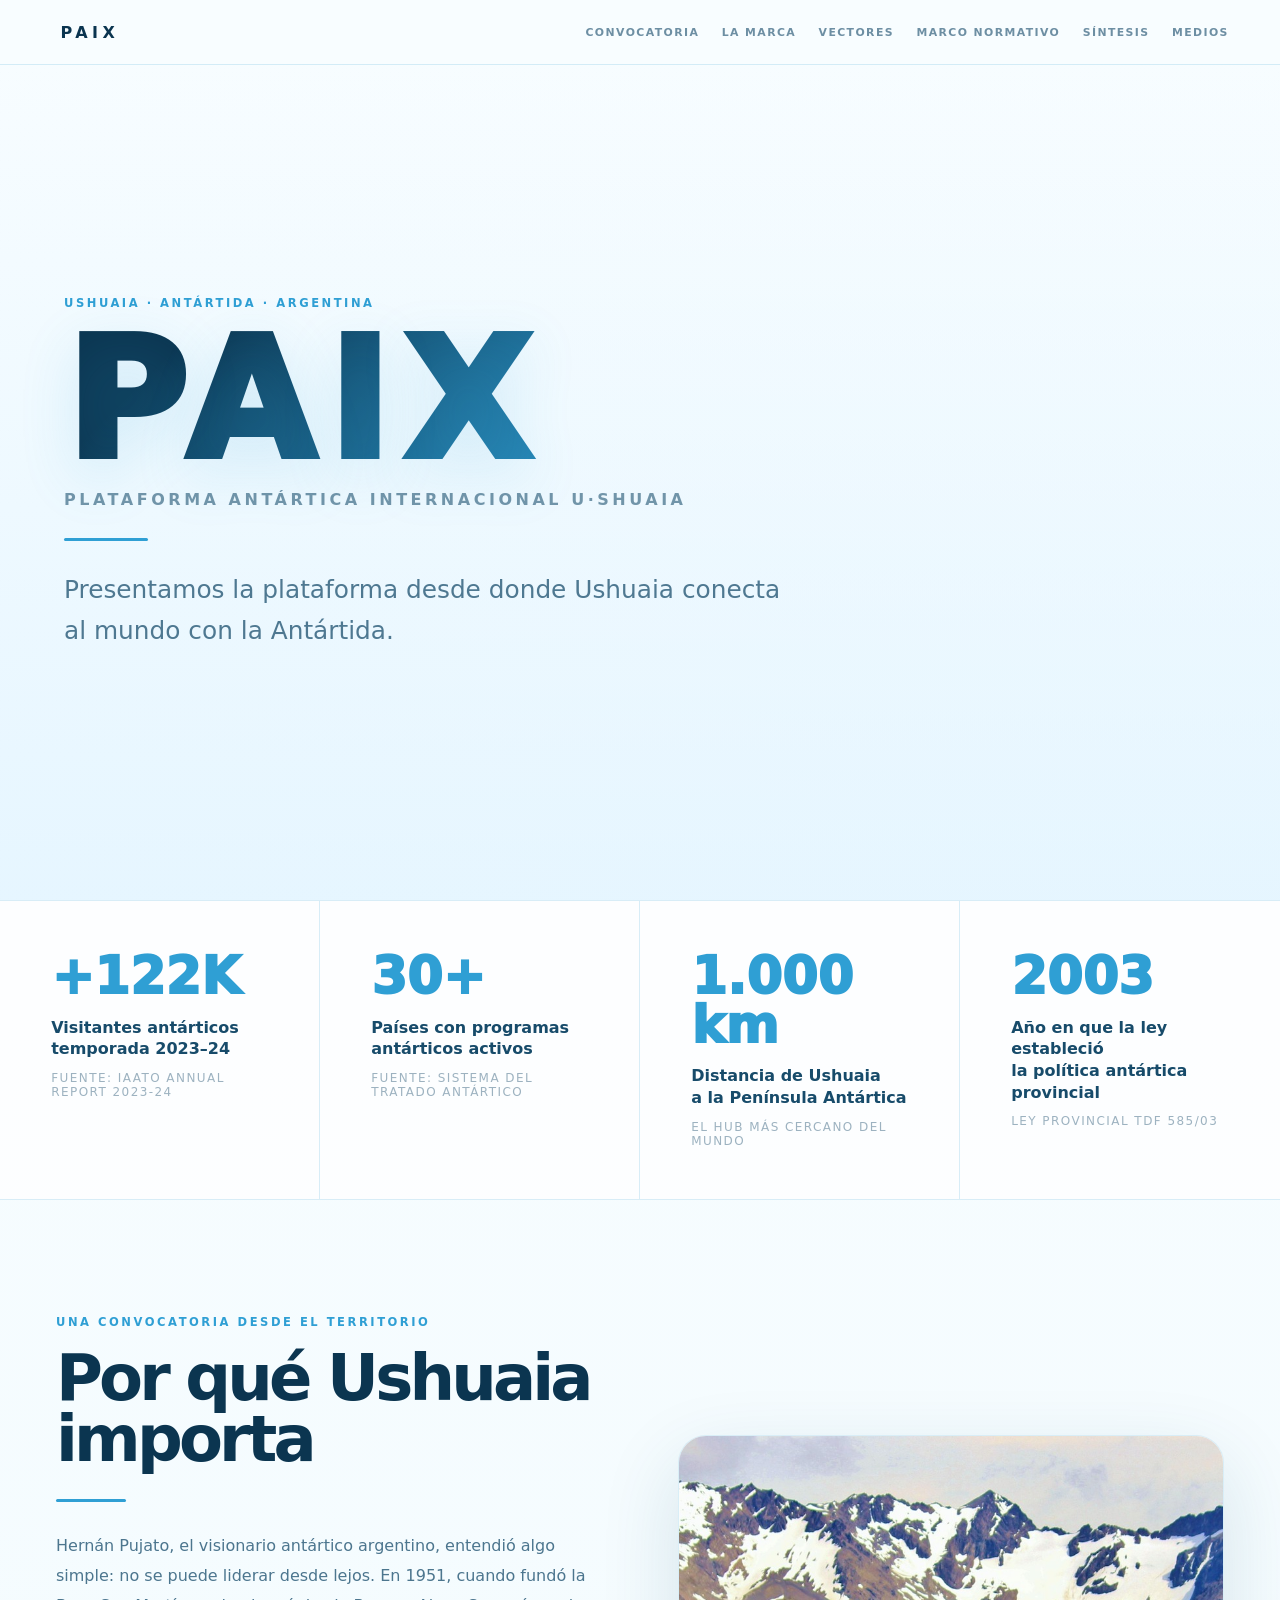
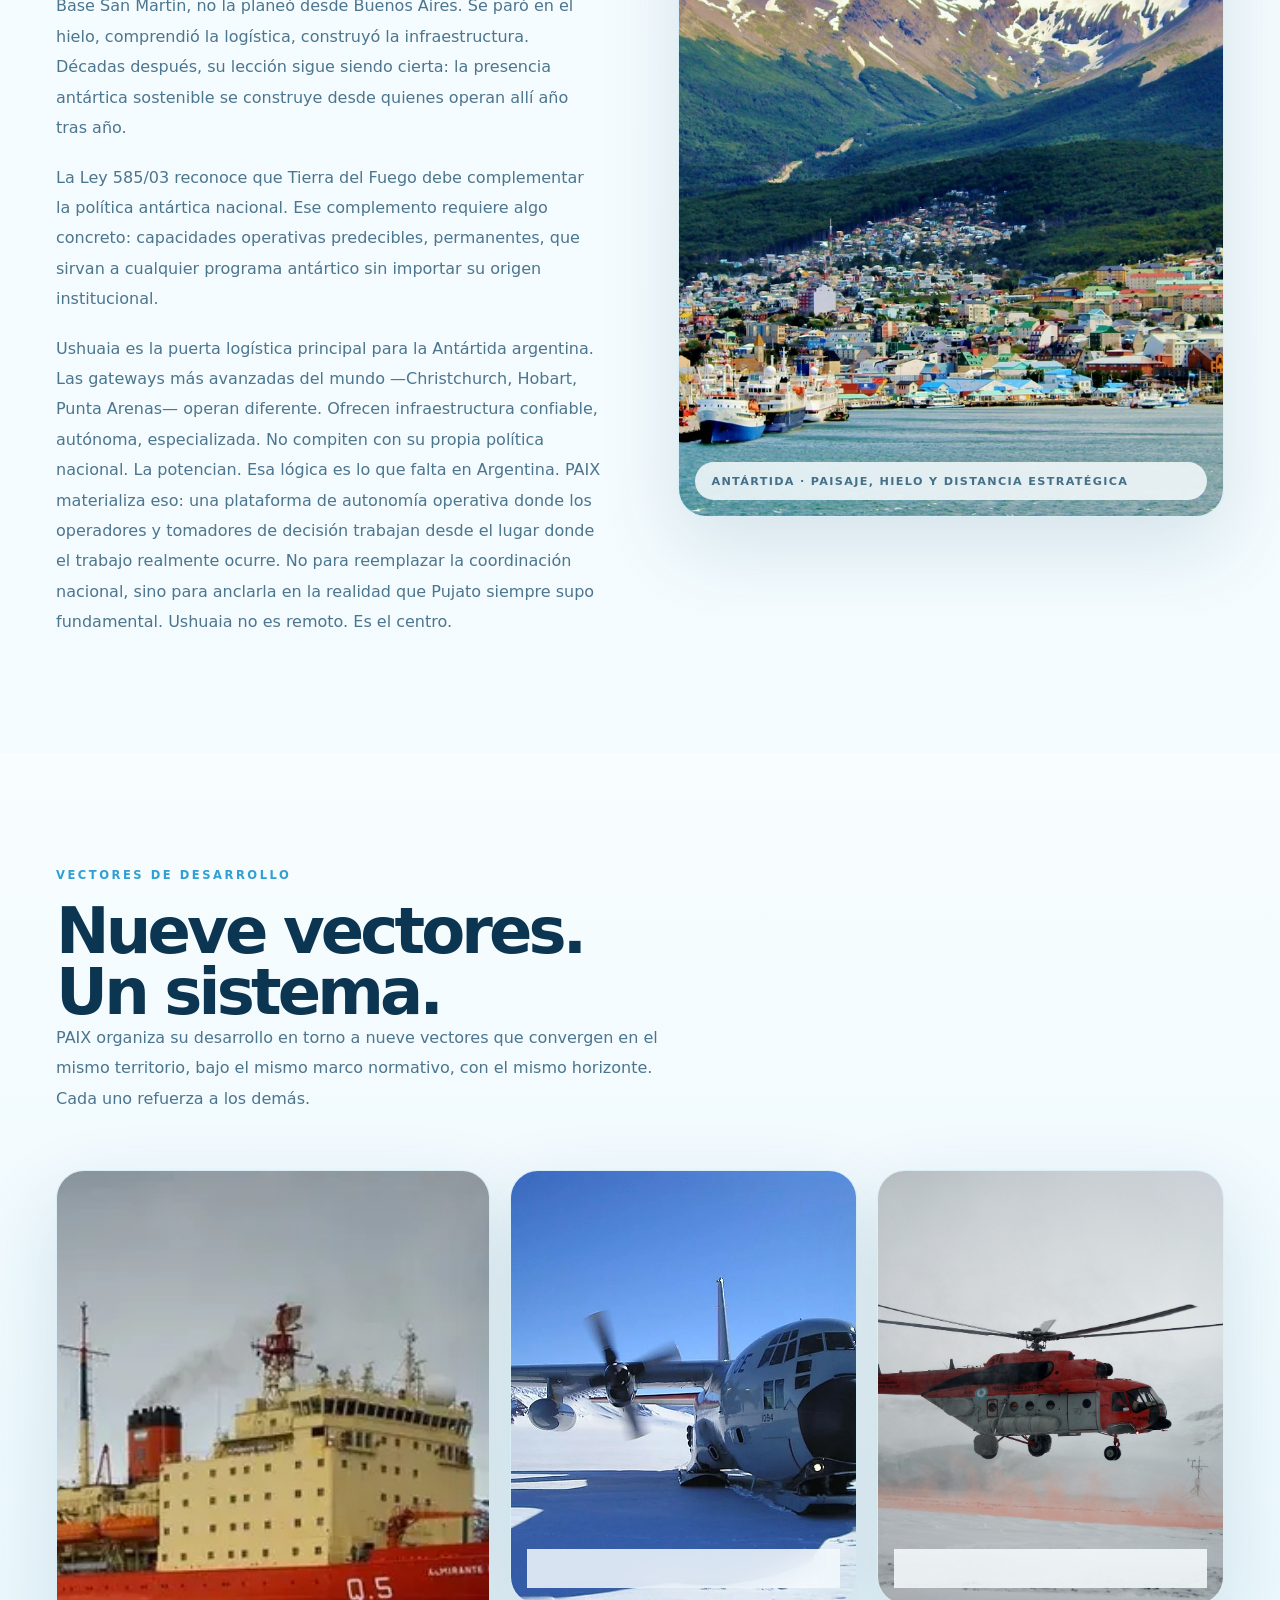
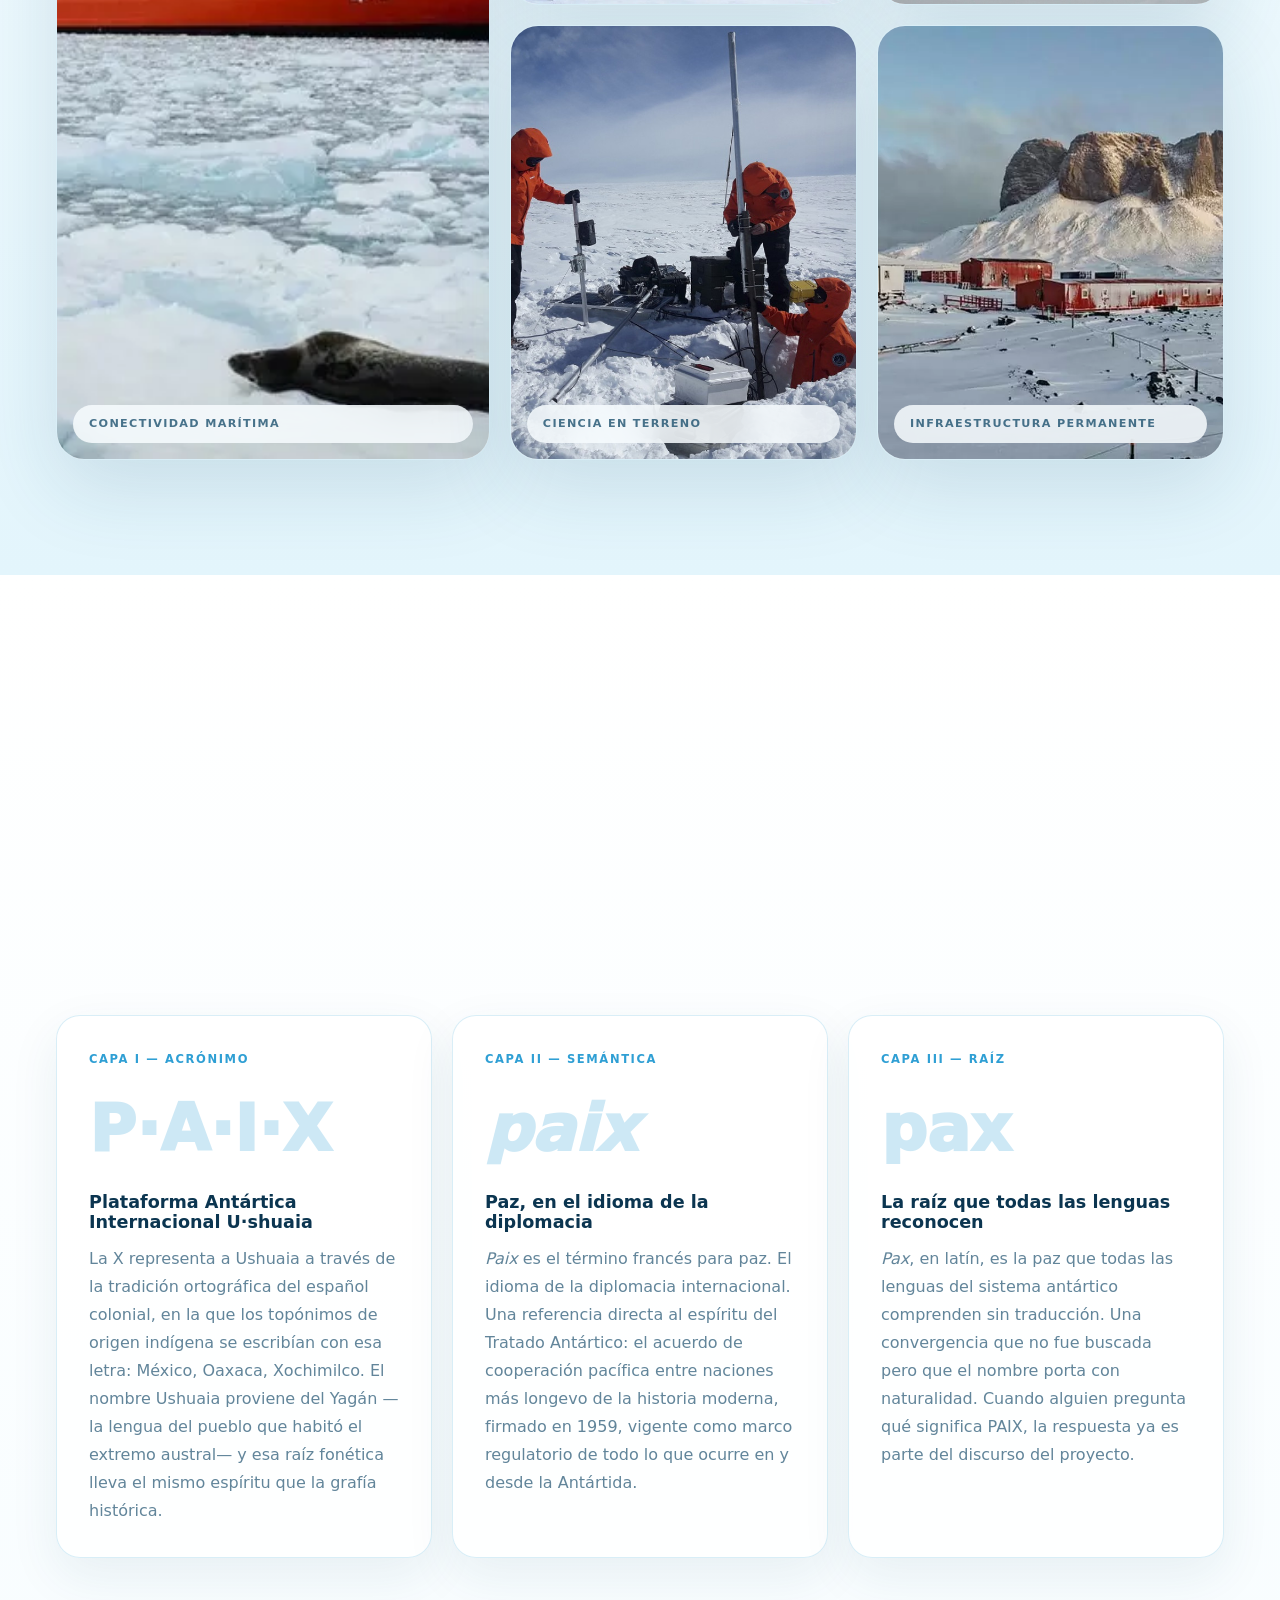
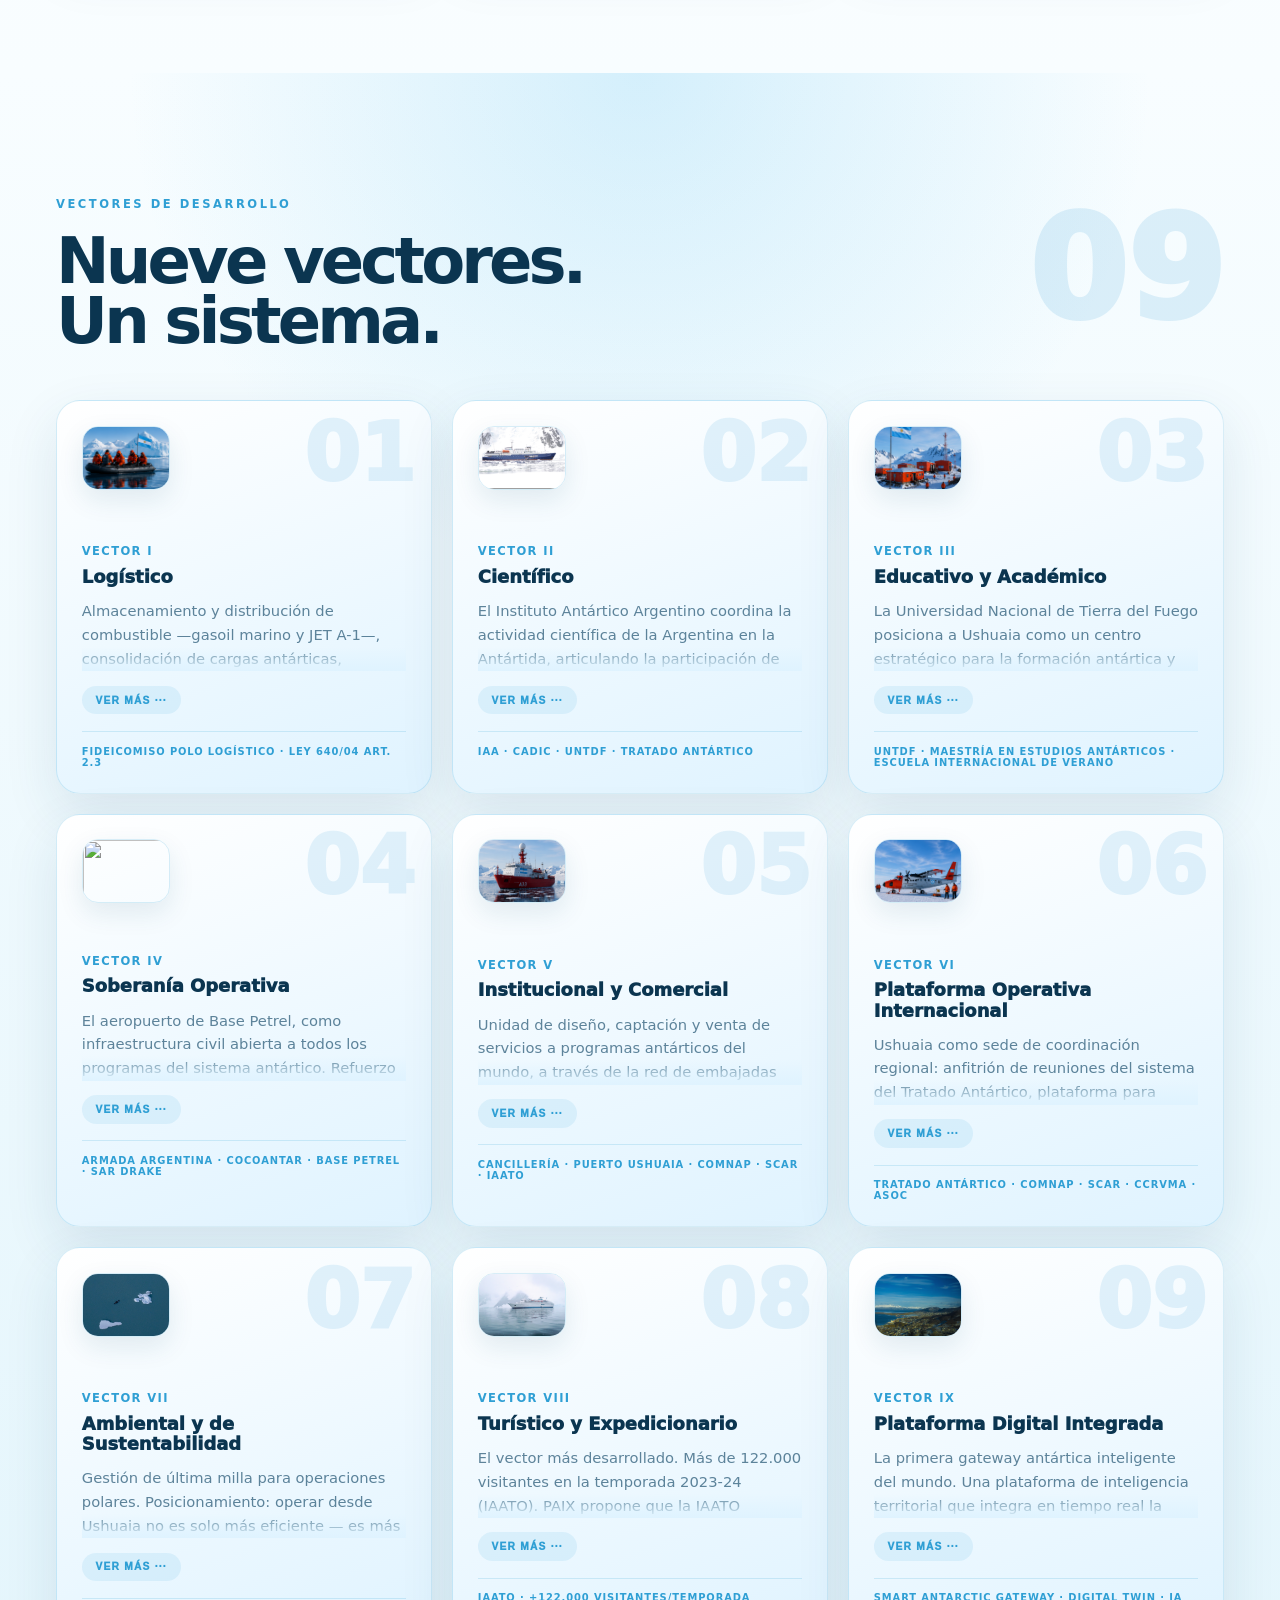
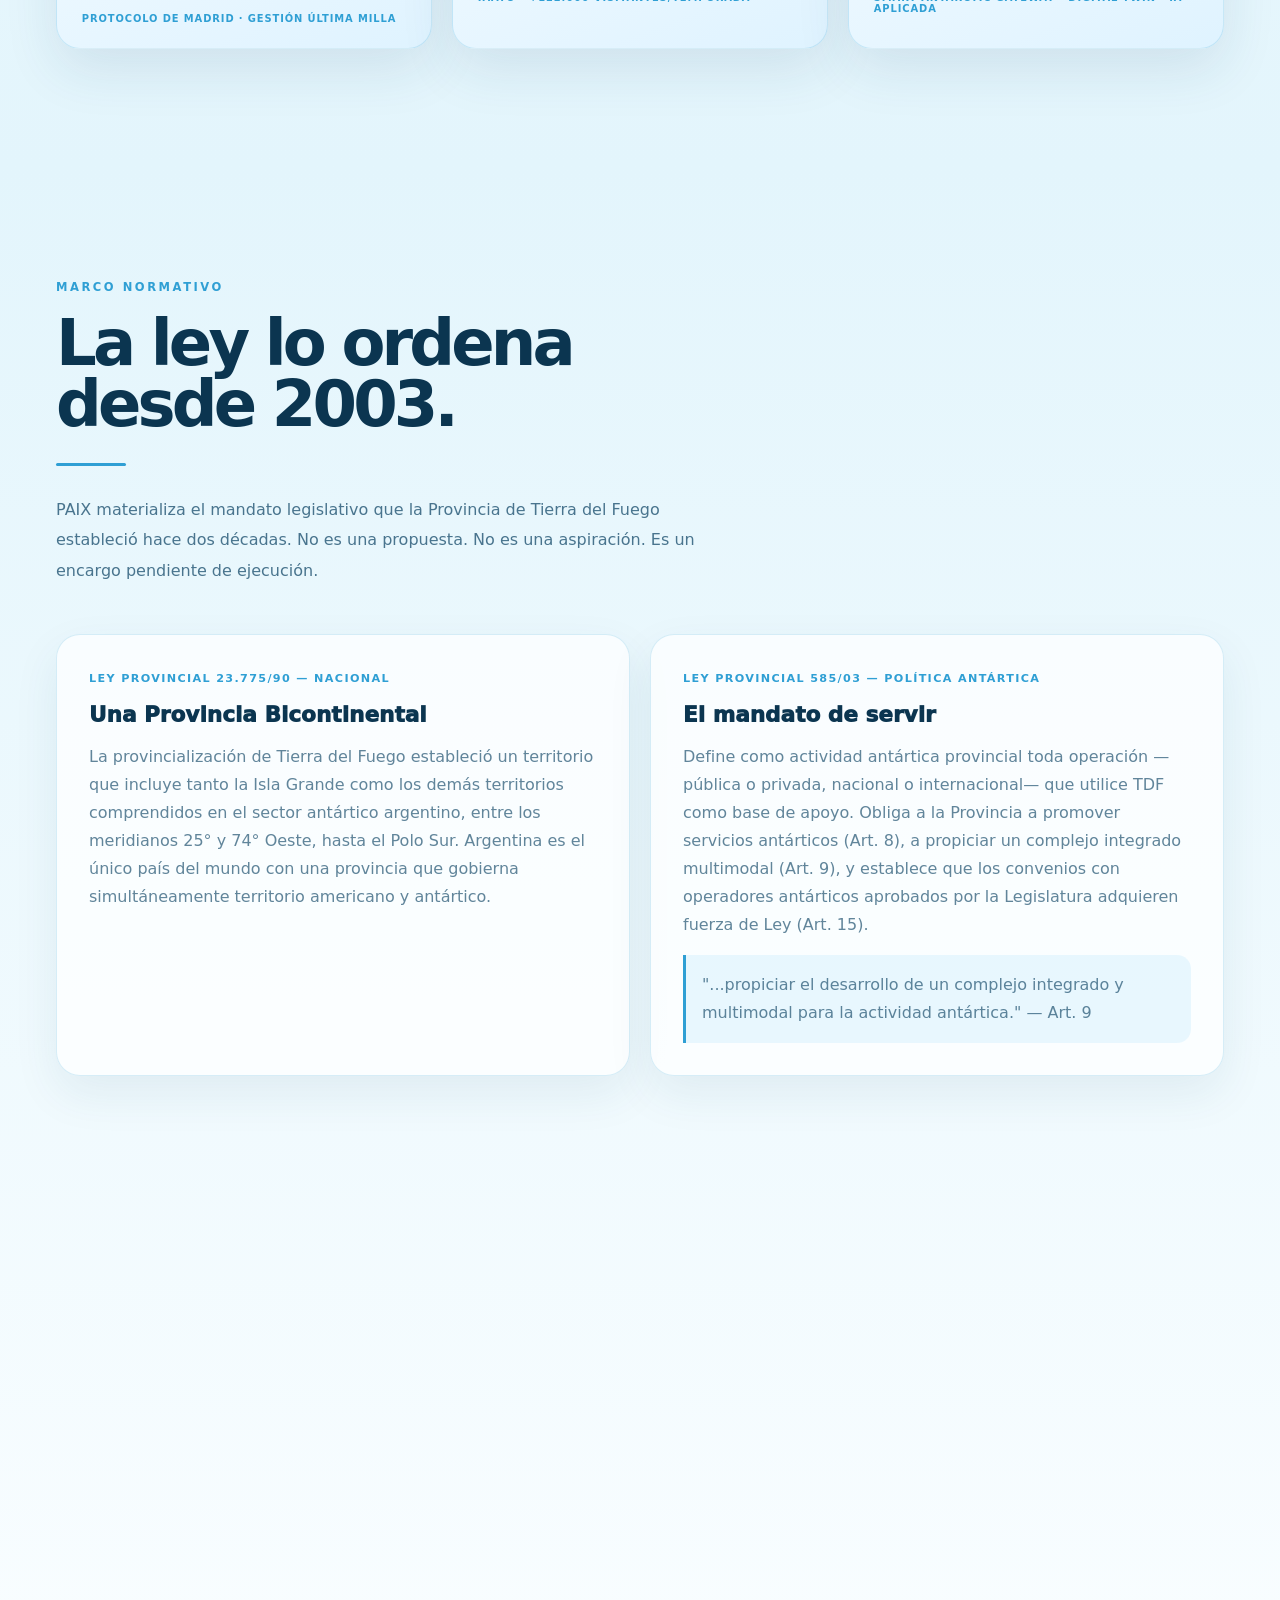
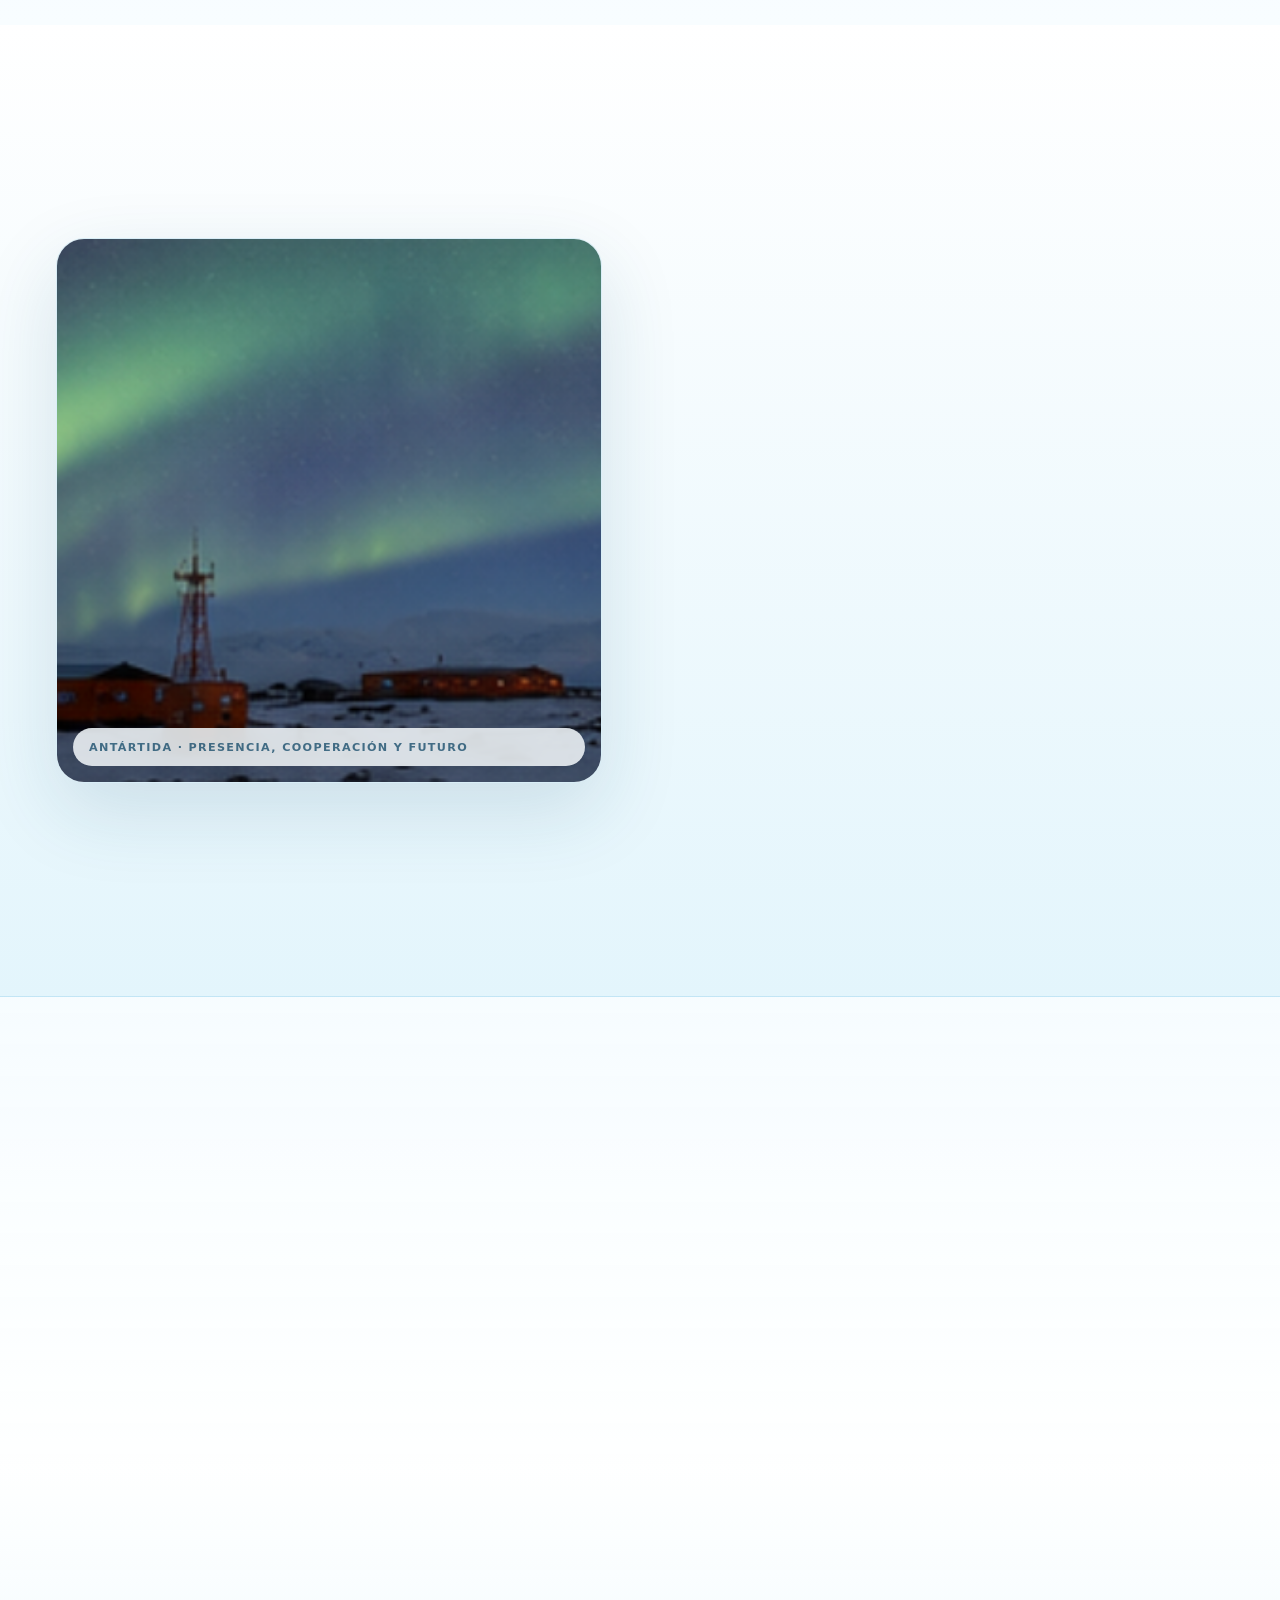
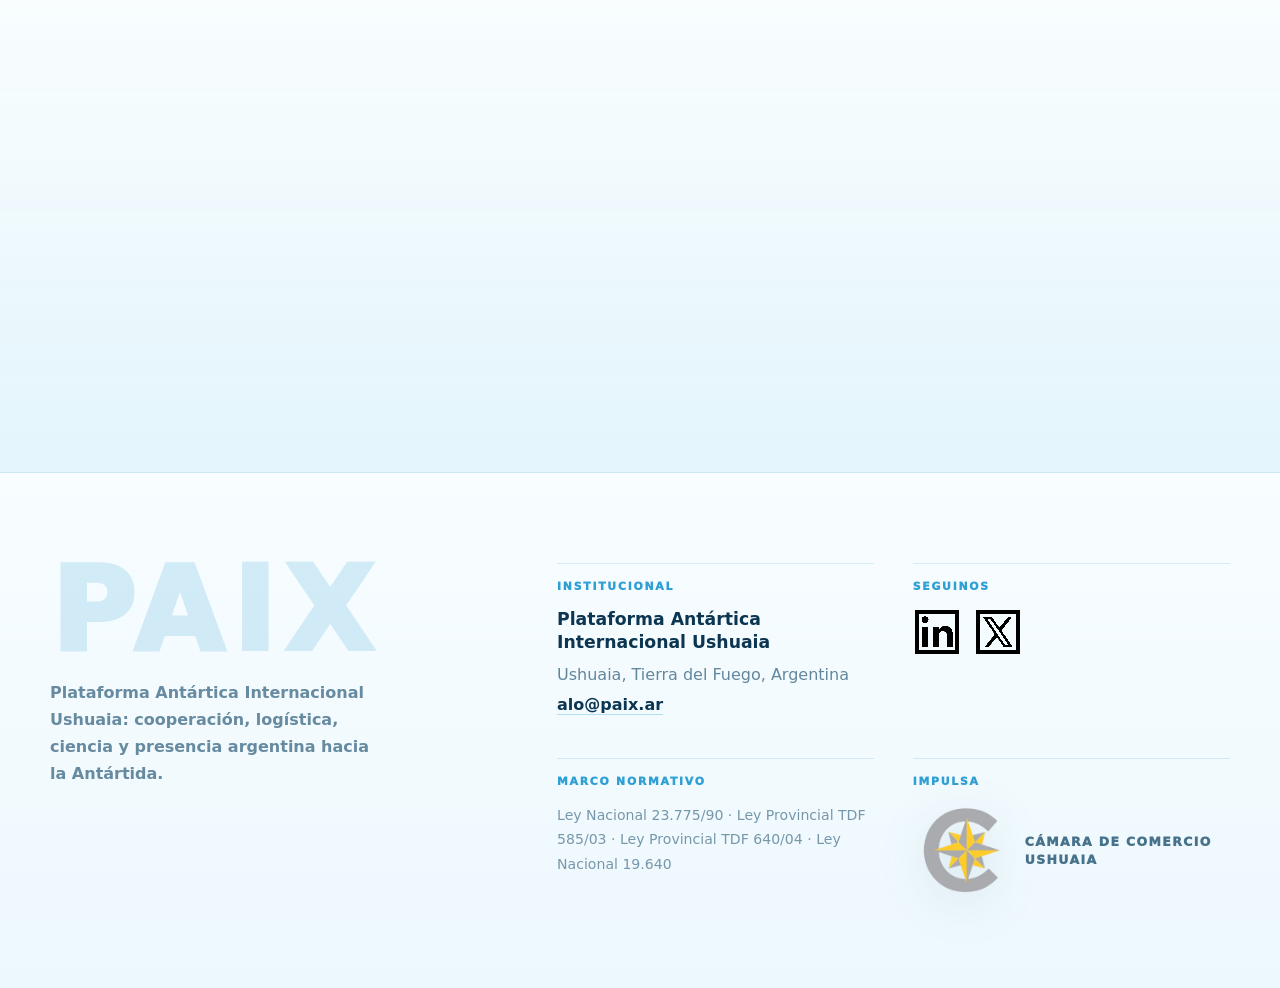
==== commit 54a29843: "Agrega nota importante de Infofueguina al inicio de la sección de medios La nota "Antártida: después" ====
--- a/index.html
+++ b/index.html
@@ -326,6 +326,33 @@
       border-color:rgba(47,159,212,.30);
       box-shadow:0 30px 70px rgba(23,75,106,.15);
     }
+    .news-card--importante{
+      border-color:rgba(212,159,47,.38);
+      background:linear-gradient(160deg,#fffef8,#fff8e8);
+      box-shadow:0 22px 56px rgba(180,120,20,.12);
+    }
+    .news-card--importante::before{
+      background:linear-gradient(90deg,#f5c842,rgba(245,200,66,.18));
+    }
+    .news-card--importante:hover{
+      border-color:rgba(212,159,47,.55);
+      box-shadow:0 30px 70px rgba(180,120,20,.18);
+    }
+    .news-badge-importante{
+      display:inline-flex;
+      align-items:center;
+      gap:.35rem;
+      padding:.38rem .78rem;
+      border-radius:999px;
+      background:linear-gradient(135deg,#f5c842,#e8a820);
+      color:#5a3c00;
+      font-size:.6rem;
+      font-weight:950;
+      letter-spacing:.14em;
+      text-transform:uppercase;
+      margin-bottom:1.1rem;
+      box-shadow:0 4px 14px rgba(245,200,66,.35);
+    }
     .news-meta{
       display:flex;
       align-items:center;
@@ -862,6 +889,15 @@
   });
 
   const noticias = [
+    {
+      medio: 'Infofueguina',
+      fecha: '17 de septiembre de 2026',
+      titulo: 'Antártida: después de la base, falta el negocio para Ushuaia',
+      resumen: 'El Estado ya tiene cómo sostener su programa antártico. Atender a los programas del resto del mundo es la oportunidad del sector privado.',
+      url: 'https://www.infofueguina.com/opinion/2026/9/17/antartida-despues-de-la-base-falta-el-negocio-para-ushuaia-82156.html',
+      categorias: ['Opinión', 'Polo Logístico'],
+      importante: true
+    },
     {
       medio: 'Sur54',
       fecha: '8 de julio de 2026',
@@ -966,10 +1002,18 @@
 
   const createNewsCard = (noticia, index) => {
     const card = document.createElement('article');
-    card.className = 'news-card';
+    card.className = noticia.importante ? 'news-card news-card--importante' : 'news-card';
     card.style.animationDelay = `${Math.min(index * 70, 420)}ms`;
 
     const content = document.createElement('div');
+
+    if (noticia.importante) {
+      const badge = document.createElement('div');
+      badge.className = 'news-badge-importante';
+      badge.textContent = '★ IMPORTANTE';
+      content.appendChild(badge);
+    }
+
     const meta = document.createElement('div');
     meta.className = 'news-meta';
 
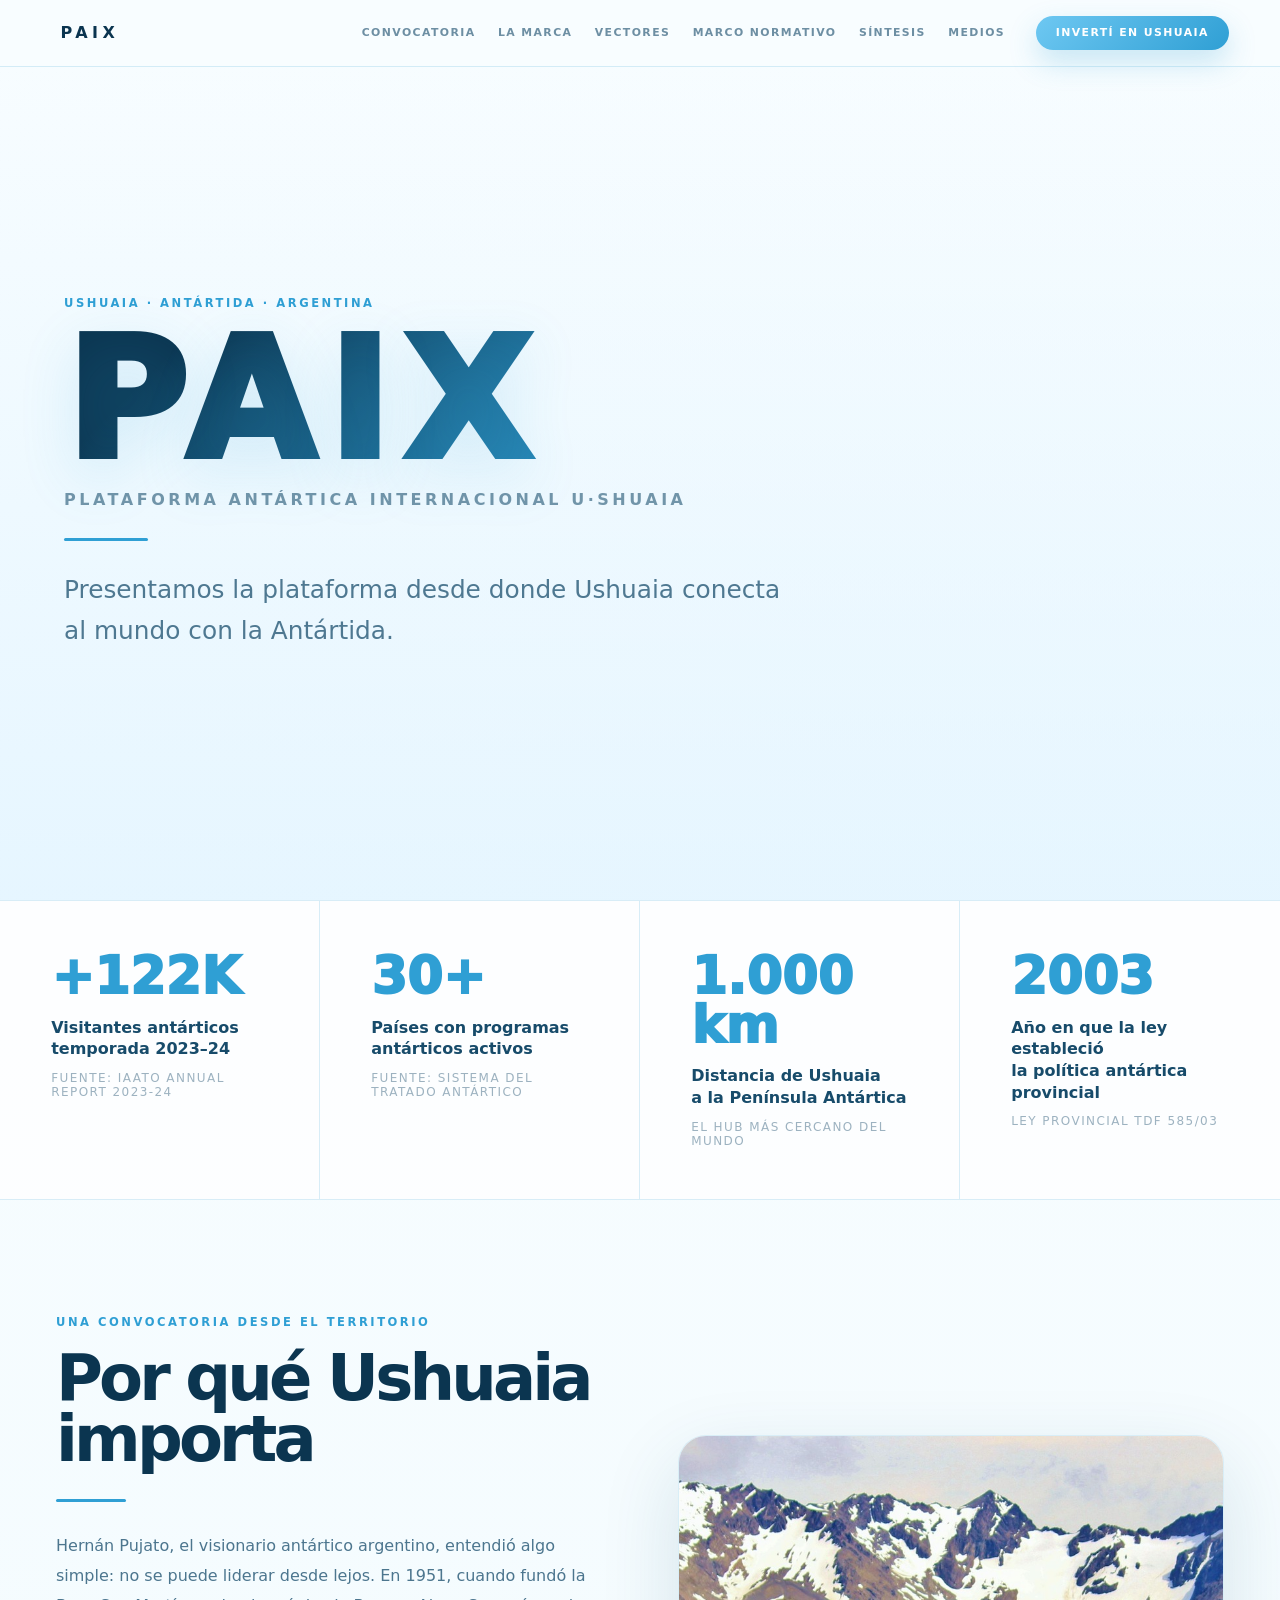
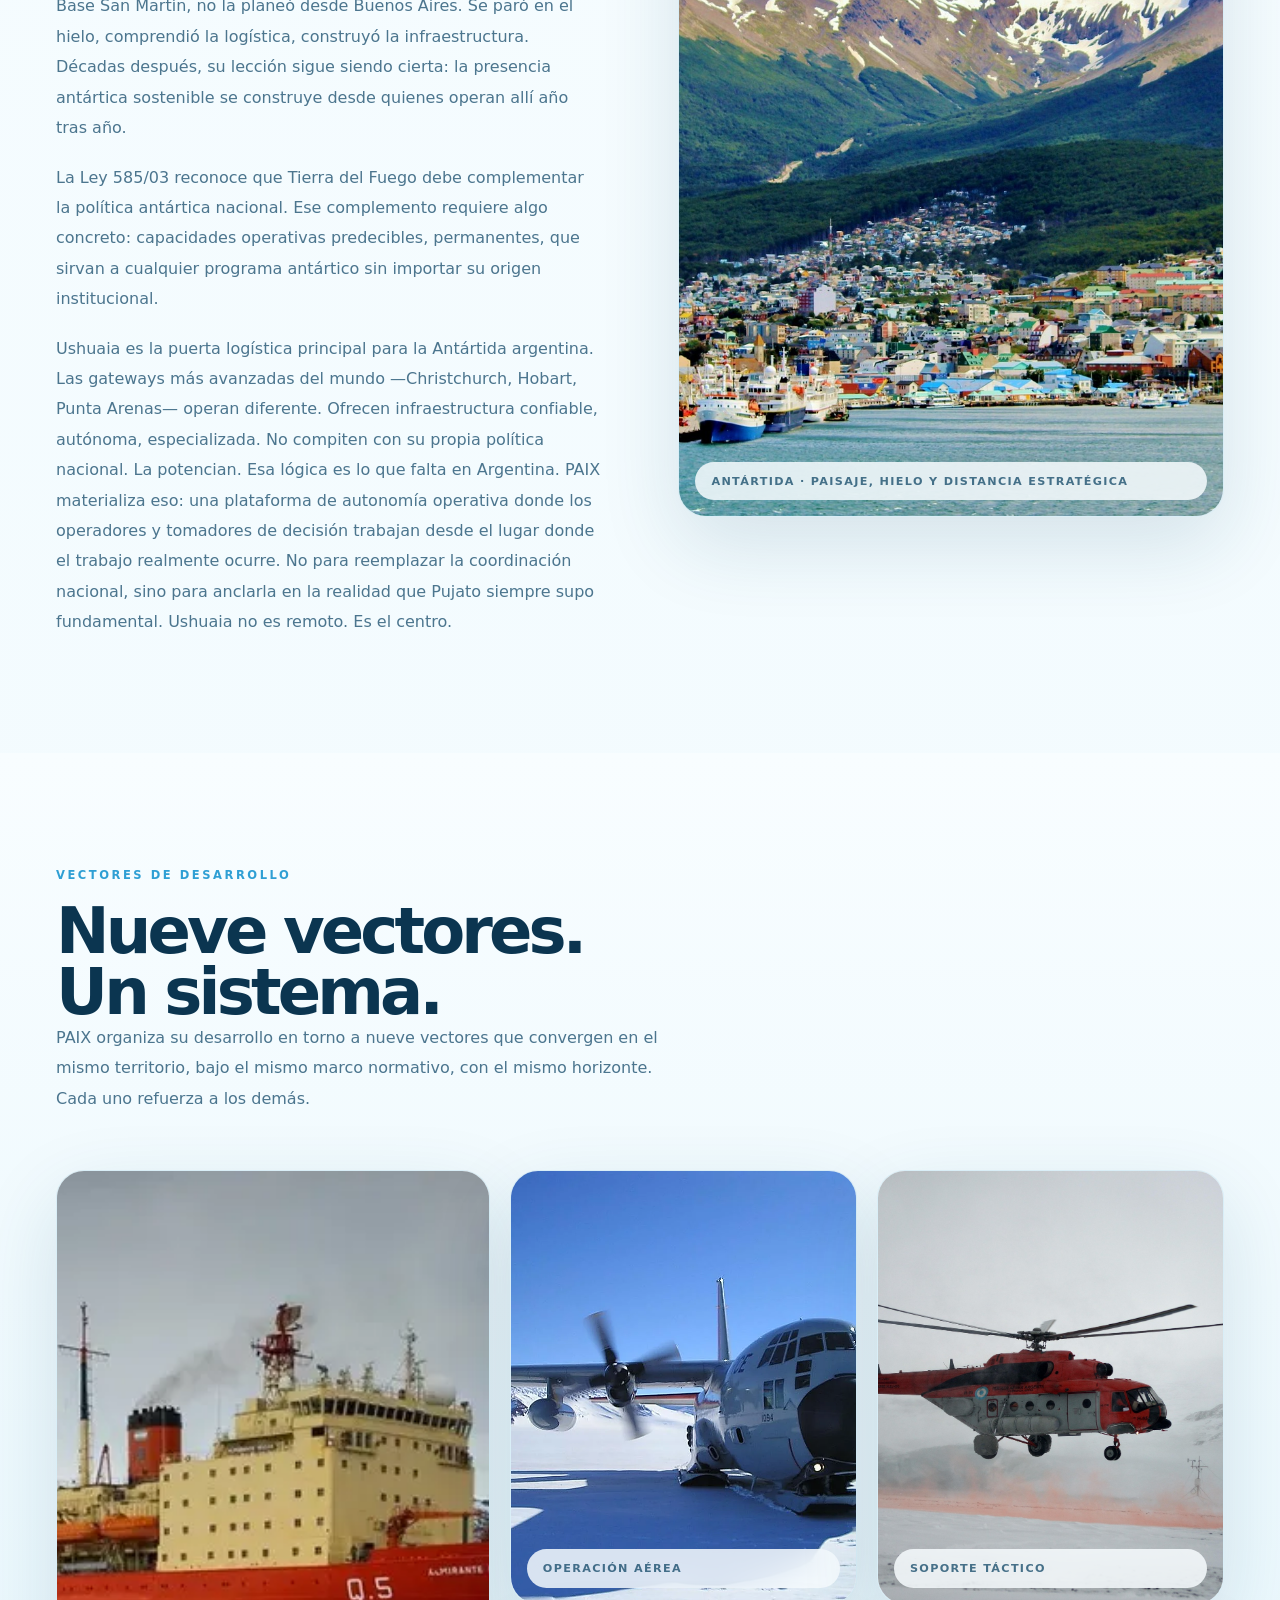
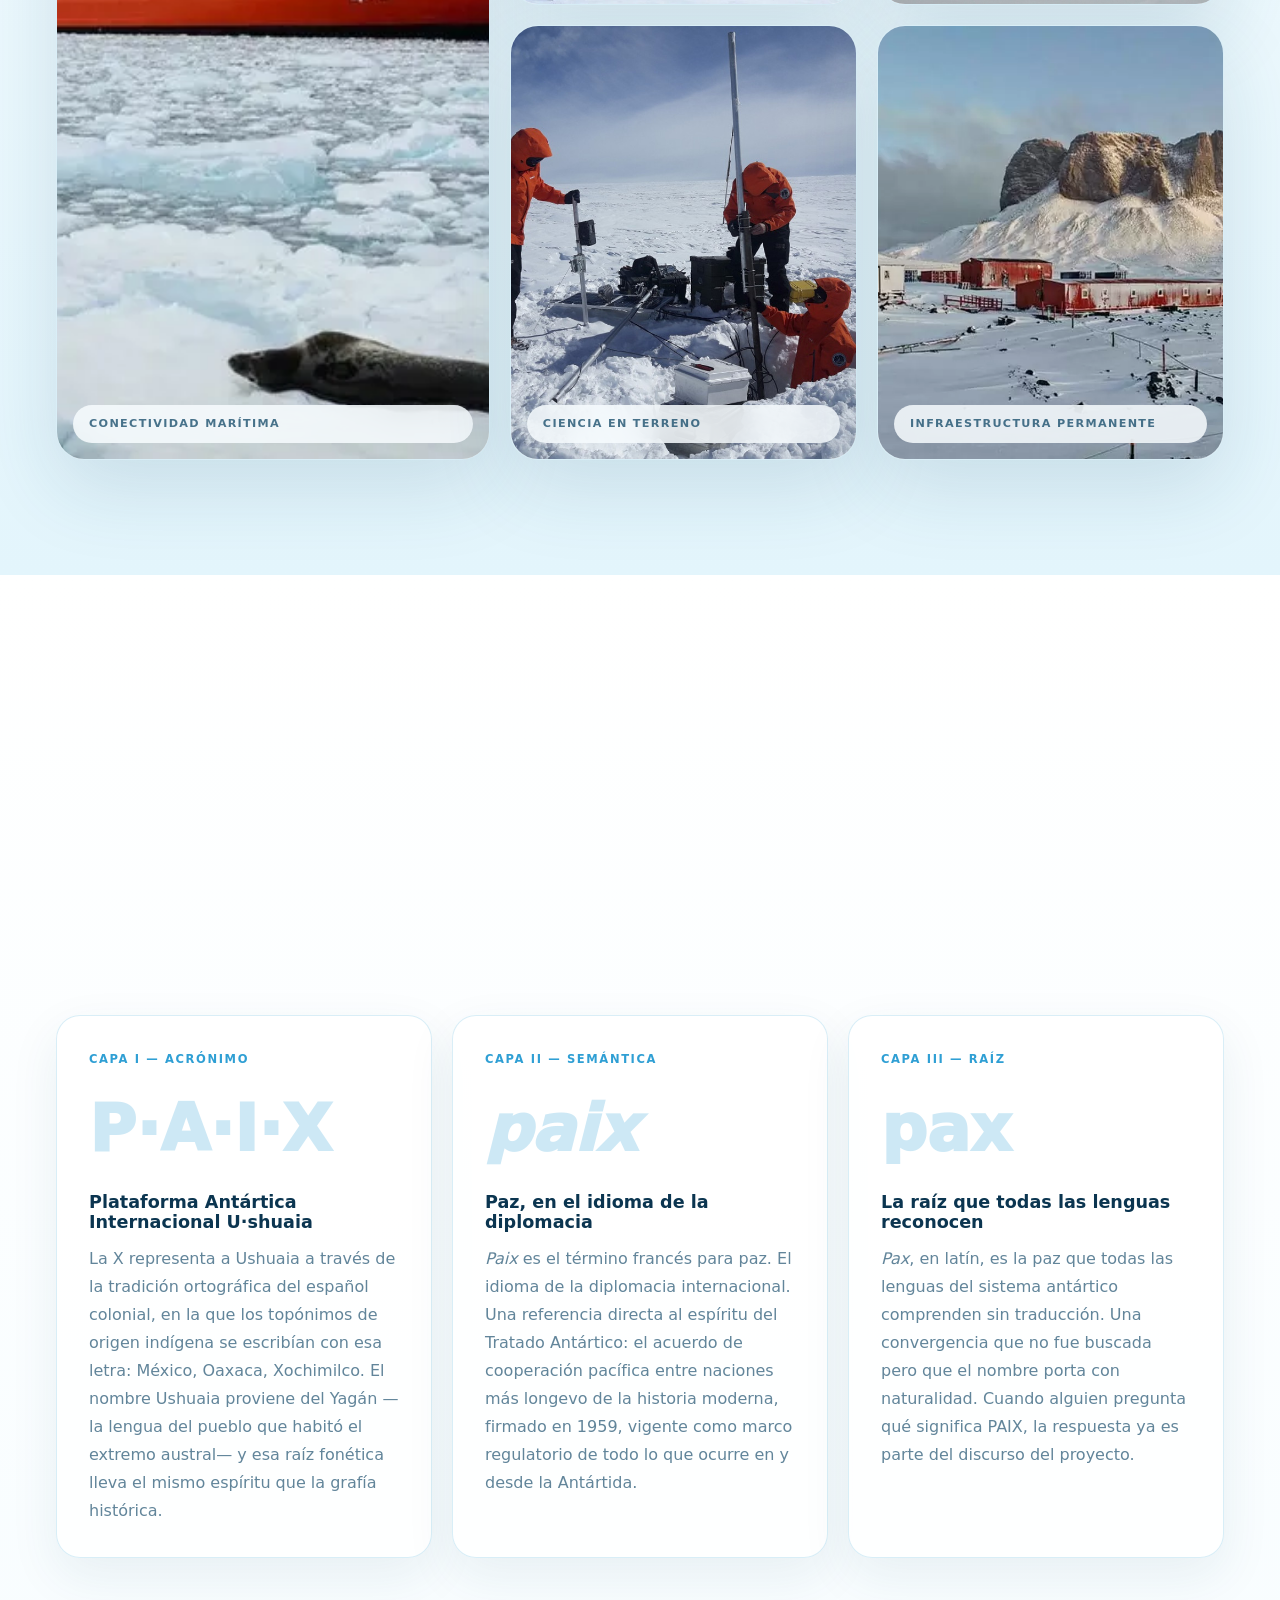
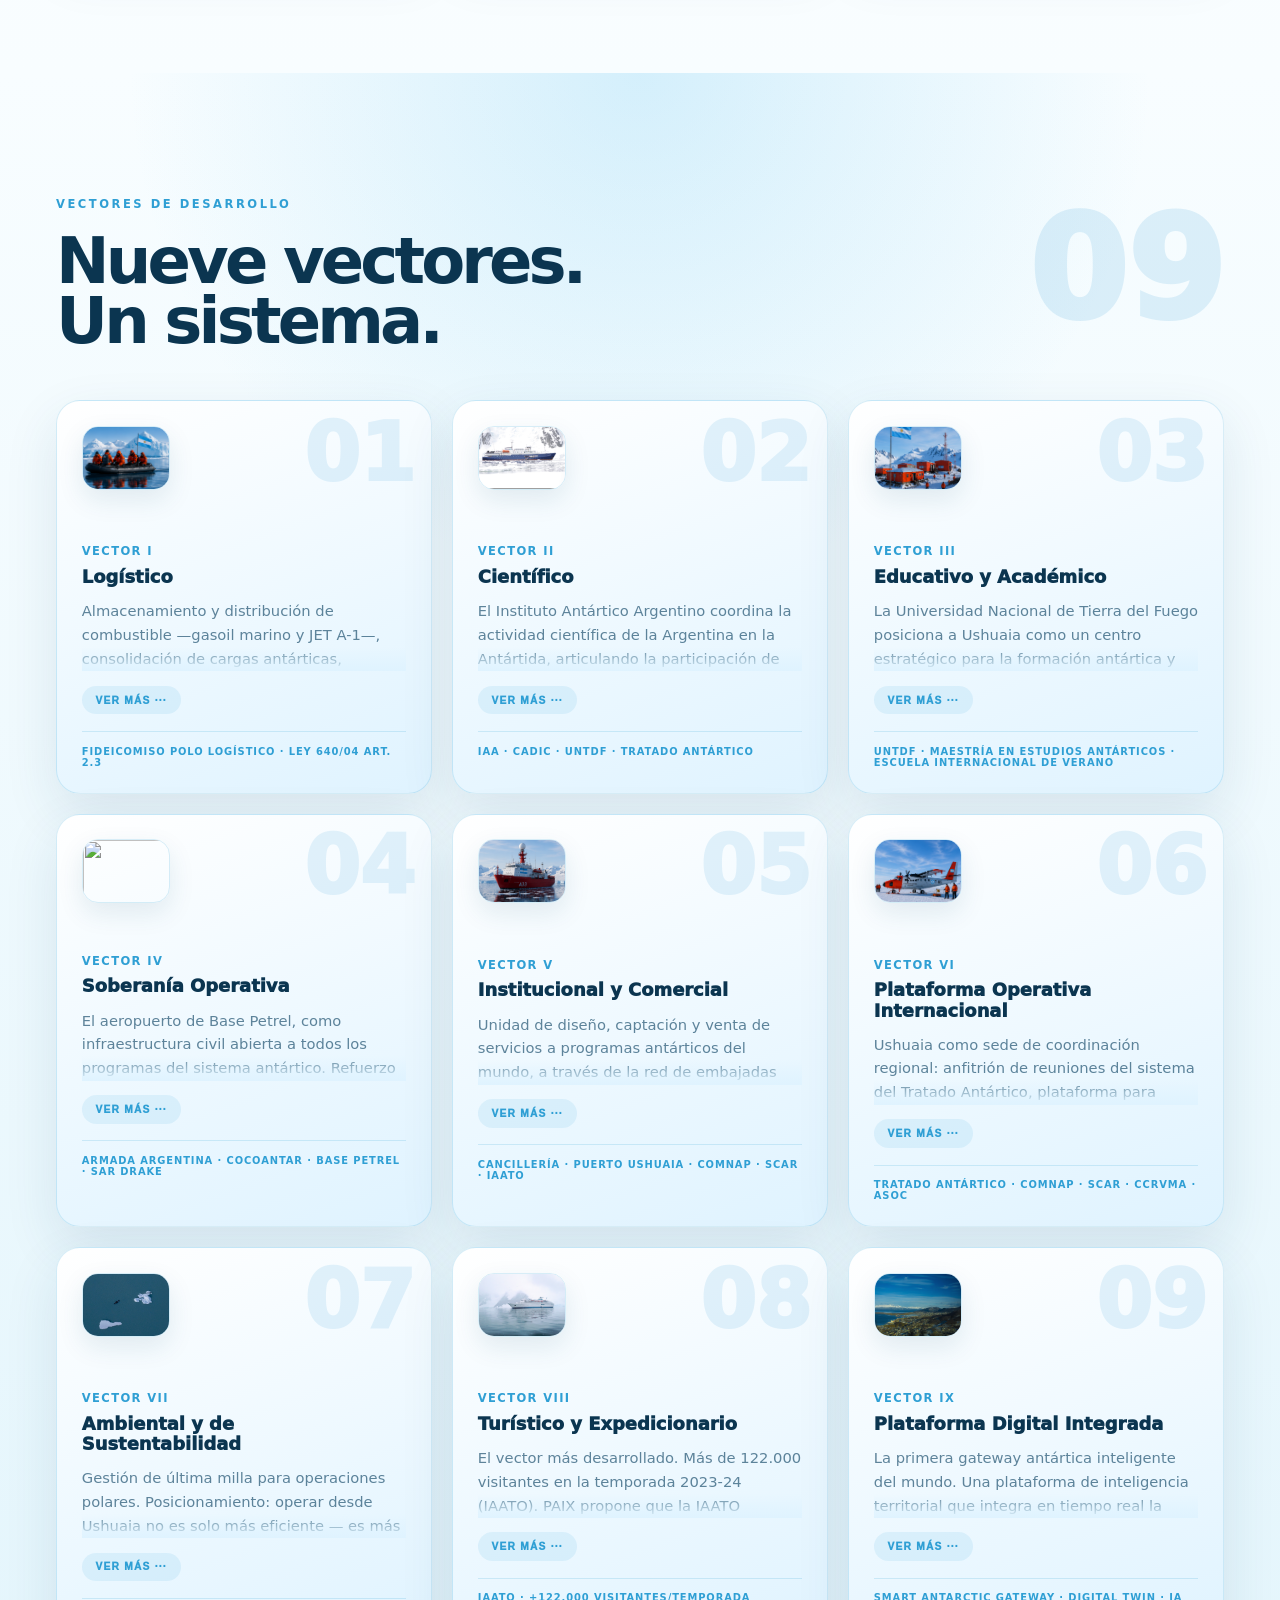
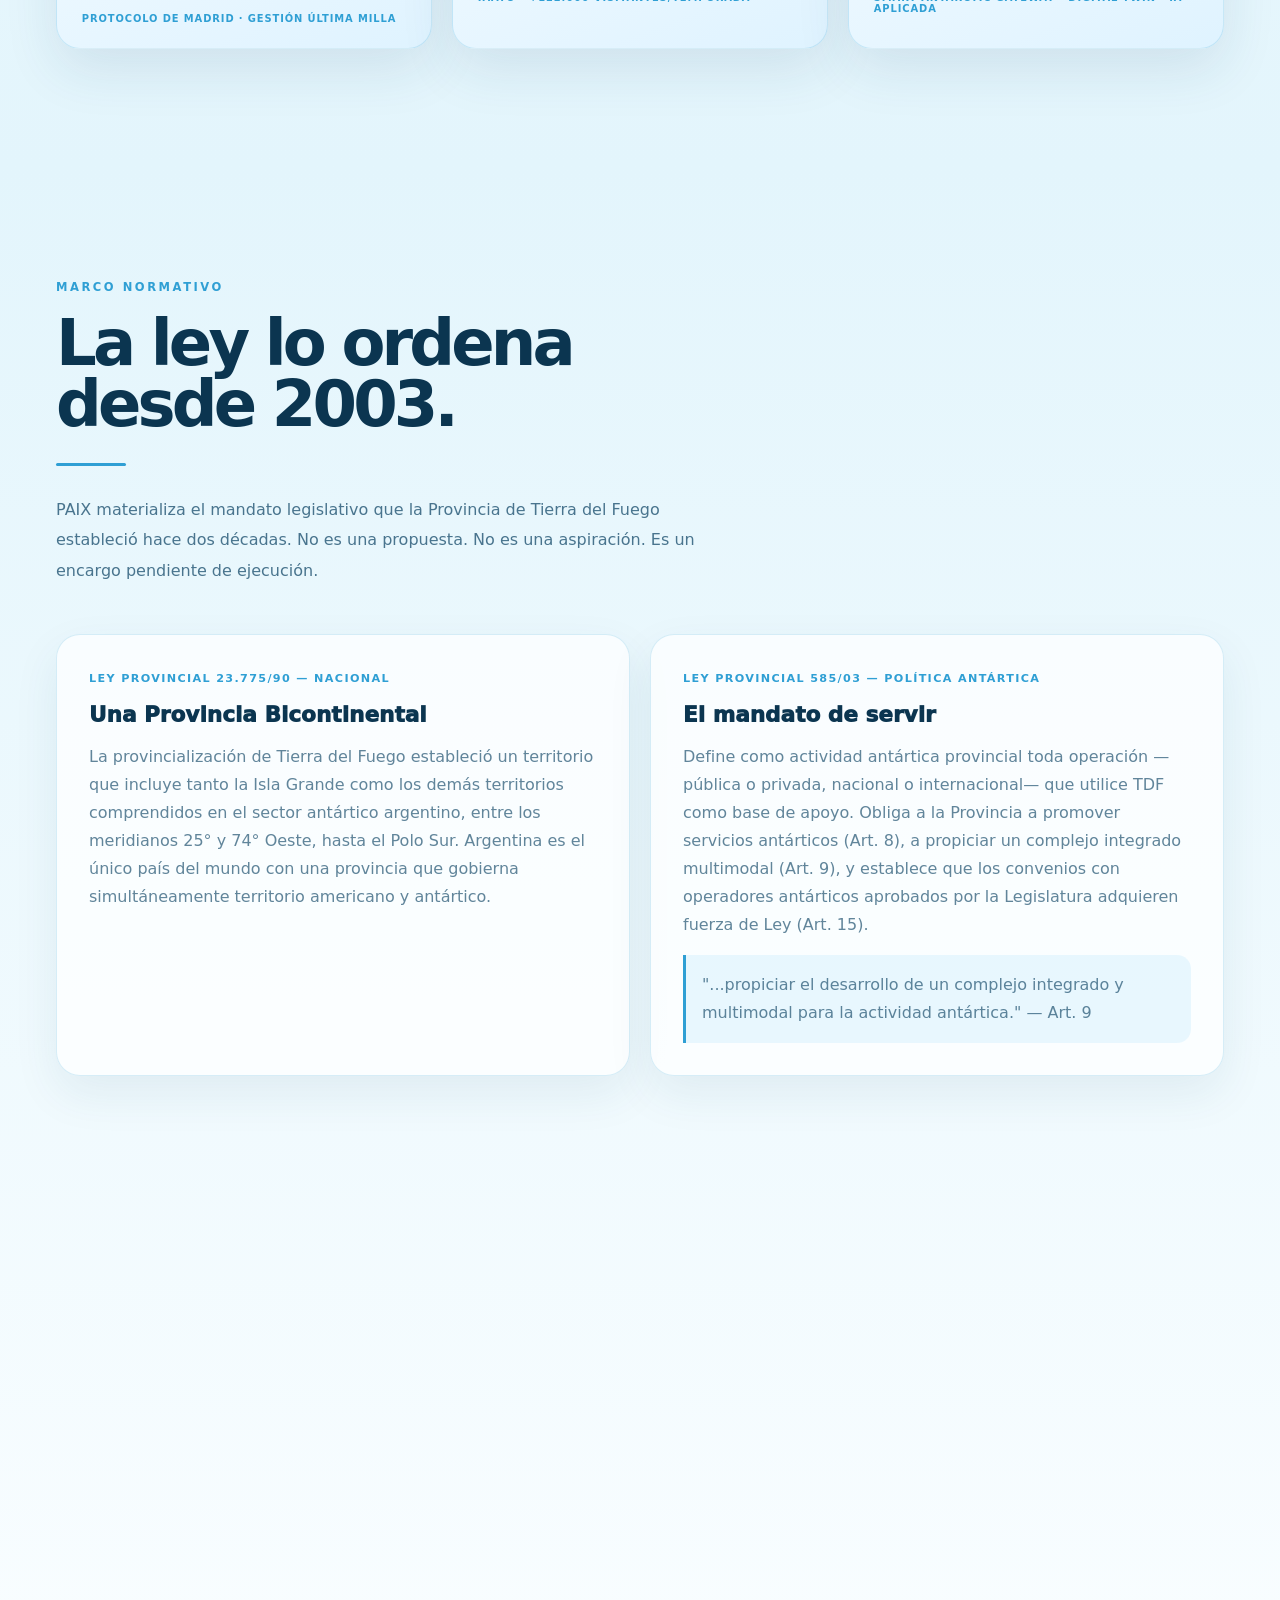
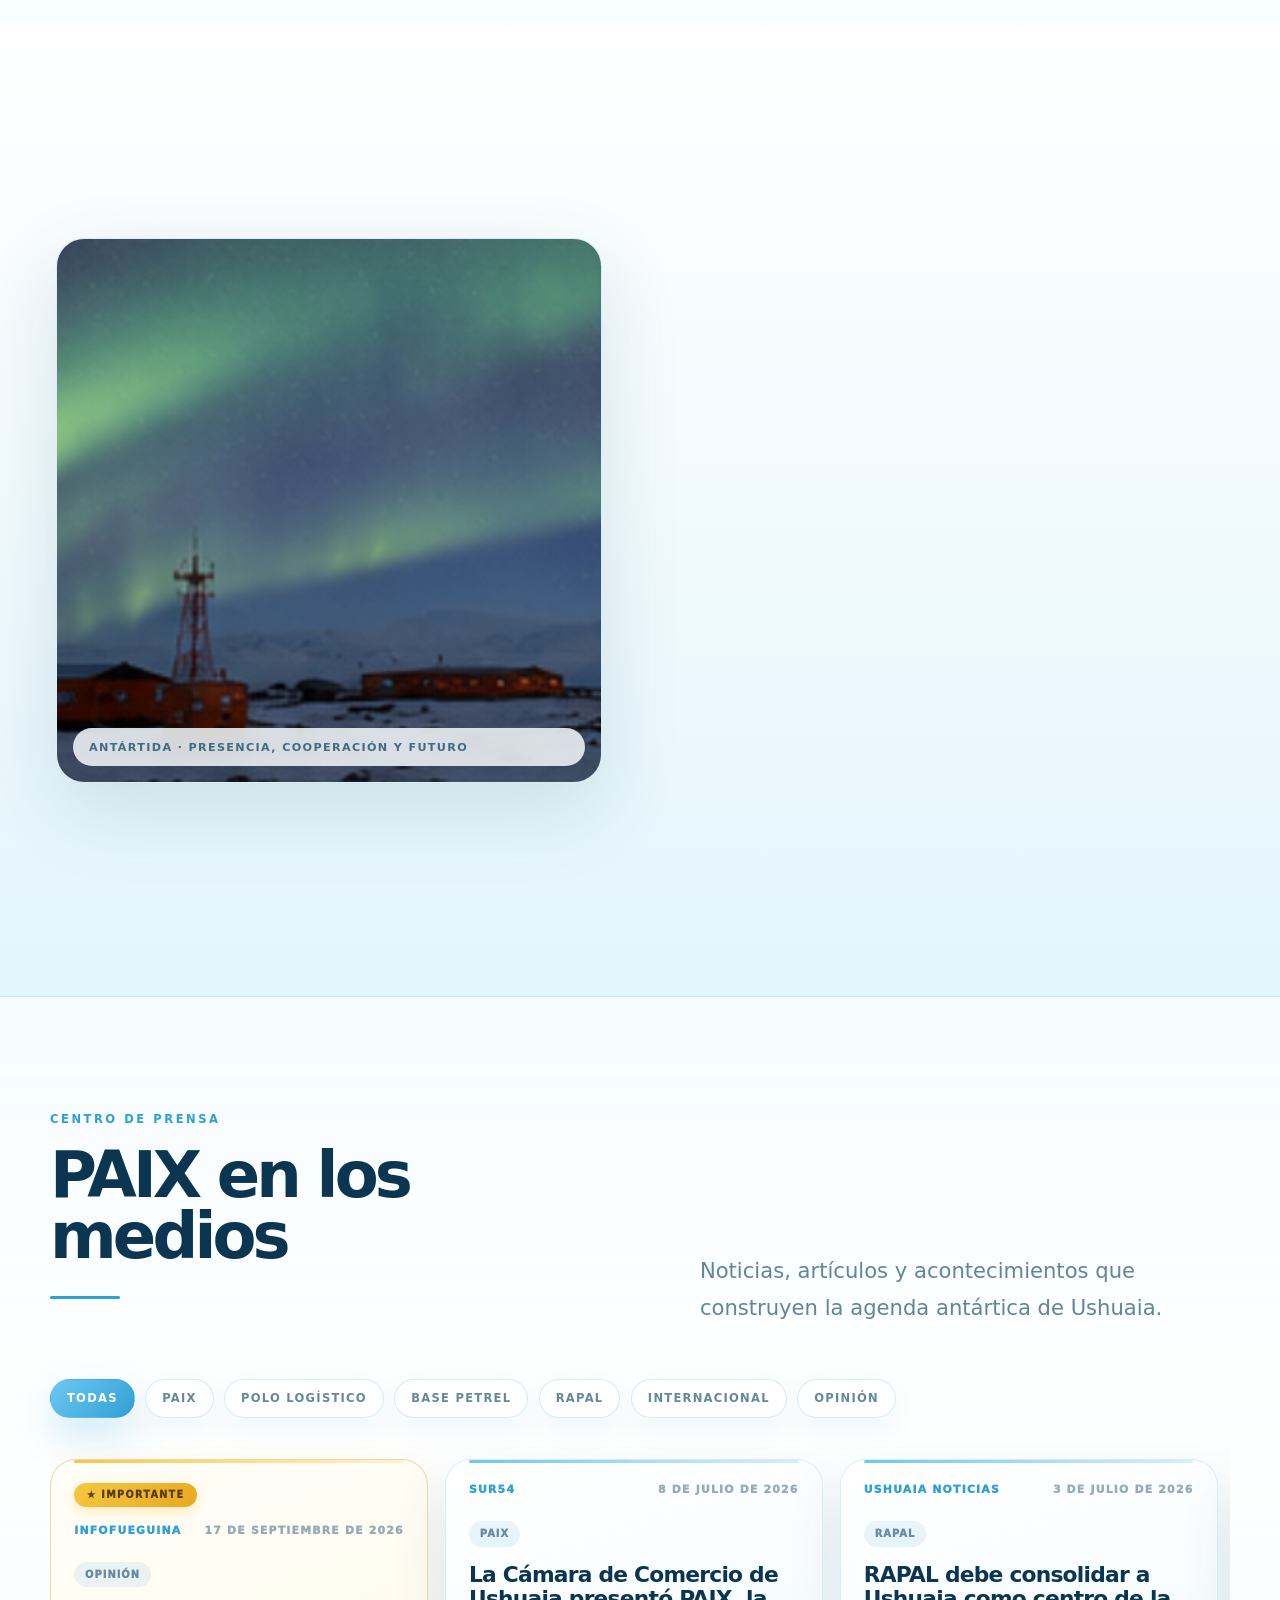
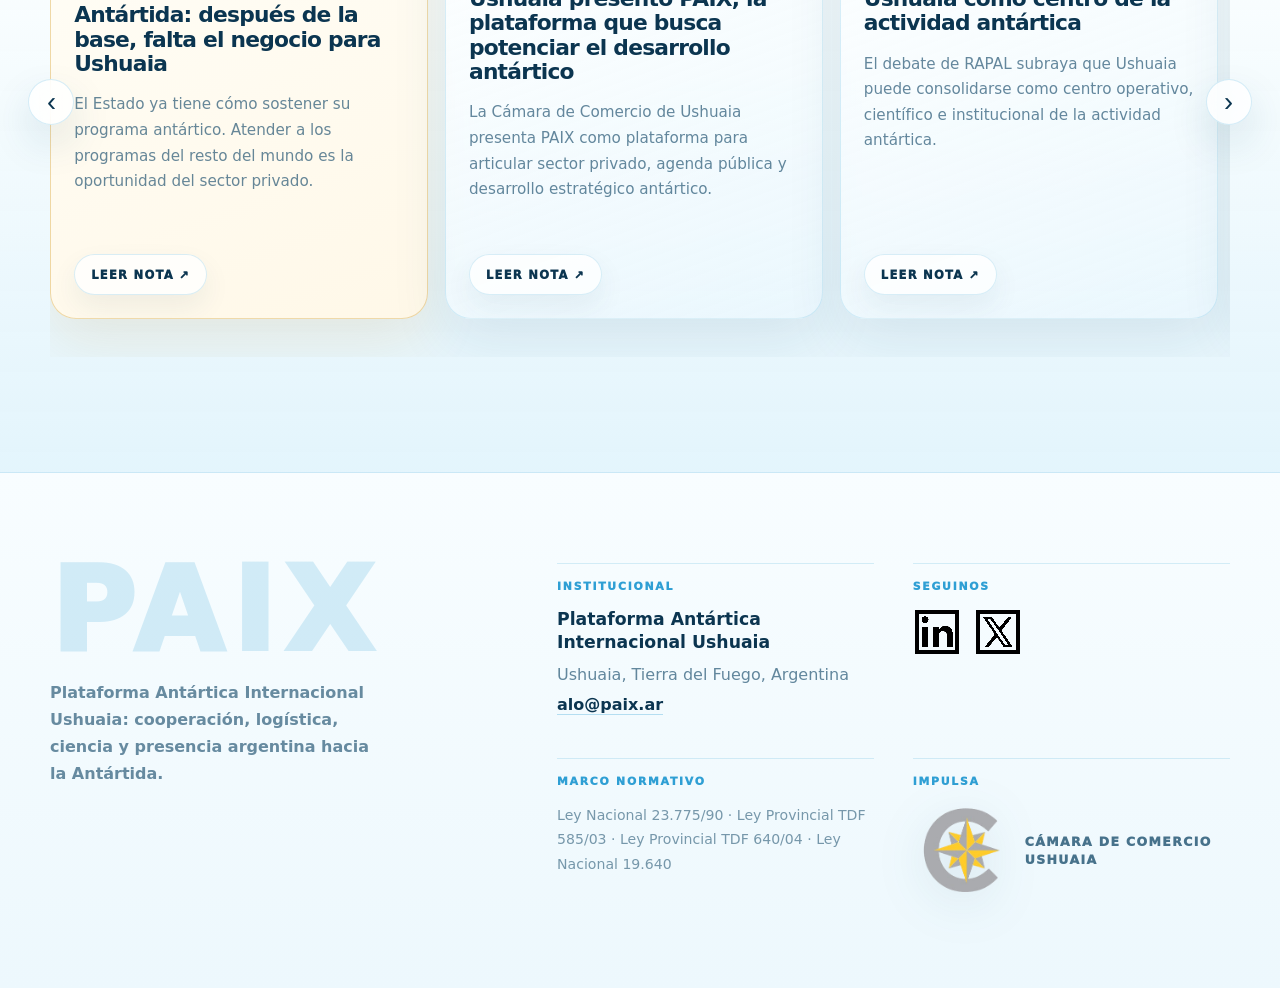
==== commit 30cf45bd: "Agrega botón 'Invertí en Ushuaia' en la nav y página con formulario de contacto Co-Authored-By: Clau" ====
--- a/index.html
+++ b/index.html
@@ -85,6 +85,7 @@
     .nav.scrolled{box-shadow:0 16px 50px rgba(23,75,106,.12)}
     .nav-logo{font-weight:900;letter-spacing:.28em;color:var(--ink);text-decoration:none;display:inline-flex;align-items:center;padding:.42rem .58rem;border-radius:999px;transition:background .22s var(--ease),color .22s var(--ease),transform .22s var(--ease)}
     .nav-logo:hover{background:rgba(47,159,212,.10);color:var(--ocean);transform:translateY(-1px)}
+    .nav-right{display:flex;align-items:center;gap:clamp(1rem,2.4vw,2rem)}
     .nav-links{display:flex;align-items:center;gap:clamp(.85rem,1.8vw,1.4rem)}
     .nav-links a{
       text-decoration:none;text-transform:uppercase;font-size:.68rem;
@@ -92,9 +93,12 @@
     }
     .nav-links a:hover{color:var(--ocean)}
     .nav-cta{
-      color:#fff!important;background:linear-gradient(135deg,var(--sky),var(--ocean));
-      padding:.65rem 1.25rem;border-radius:999px;box-shadow:0 12px 28px rgba(47,159,212,.25)
-    }
+      text-decoration:none;text-transform:uppercase;font-size:.68rem;letter-spacing:.13em;font-weight:800;white-space:nowrap;
+      color:#fff;background:linear-gradient(135deg,var(--sky),var(--ocean));
+      padding:.65rem 1.25rem;border-radius:999px;box-shadow:0 12px 28px rgba(47,159,212,.25);
+      transition:transform .22s var(--ease),box-shadow .22s var(--ease)
+    }
+    .nav-cta:hover{transform:translateY(-1px);box-shadow:0 16px 34px rgba(47,159,212,.35)}
 
     .hero{
       min-height:100vh;position:relative;display:grid;place-items:center;
@@ -612,6 +616,7 @@
     }
     @media(max-width:768px){
       .nav-links{display:none}
+      .nav-cta{padding:.55rem 1rem;font-size:.62rem}
       .hero{padding-top:6rem}
       .hero-title{font-size:clamp(4rem,22vw,6rem)}
       .stats,.marca-grid,.v-grid,.law-grid,.photo-grid{grid-template-columns:1fr}
@@ -658,13 +663,16 @@
 
 <nav class="nav" id="nav">
   <a class="nav-logo" href="#contenido" aria-label="Volver a la portada">PAIX</a>
-  <div class="nav-links">
-    <a href="#operacion">Convocatoria</a>
-    <a href="#marca">La Marca</a>
-    <a href="#vectores">Vectores</a>
-    <a href="#normativa">Marco Normativo</a>
-    <a href="#contacto">Síntesis</a>
-    <a href="#prensa">Medios</a>
+  <div class="nav-right">
+    <div class="nav-links">
+      <a href="#operacion">Convocatoria</a>
+      <a href="#marca">La Marca</a>
+      <a href="#vectores">Vectores</a>
+      <a href="#normativa">Marco Normativo</a>
+      <a href="#contacto">Síntesis</a>
+      <a href="#prensa">Medios</a>
+    </div>
+    <a class="nav-cta" href="invertir.html">Invertí en Ushuaia</a>
   </div>
 </nav>
 
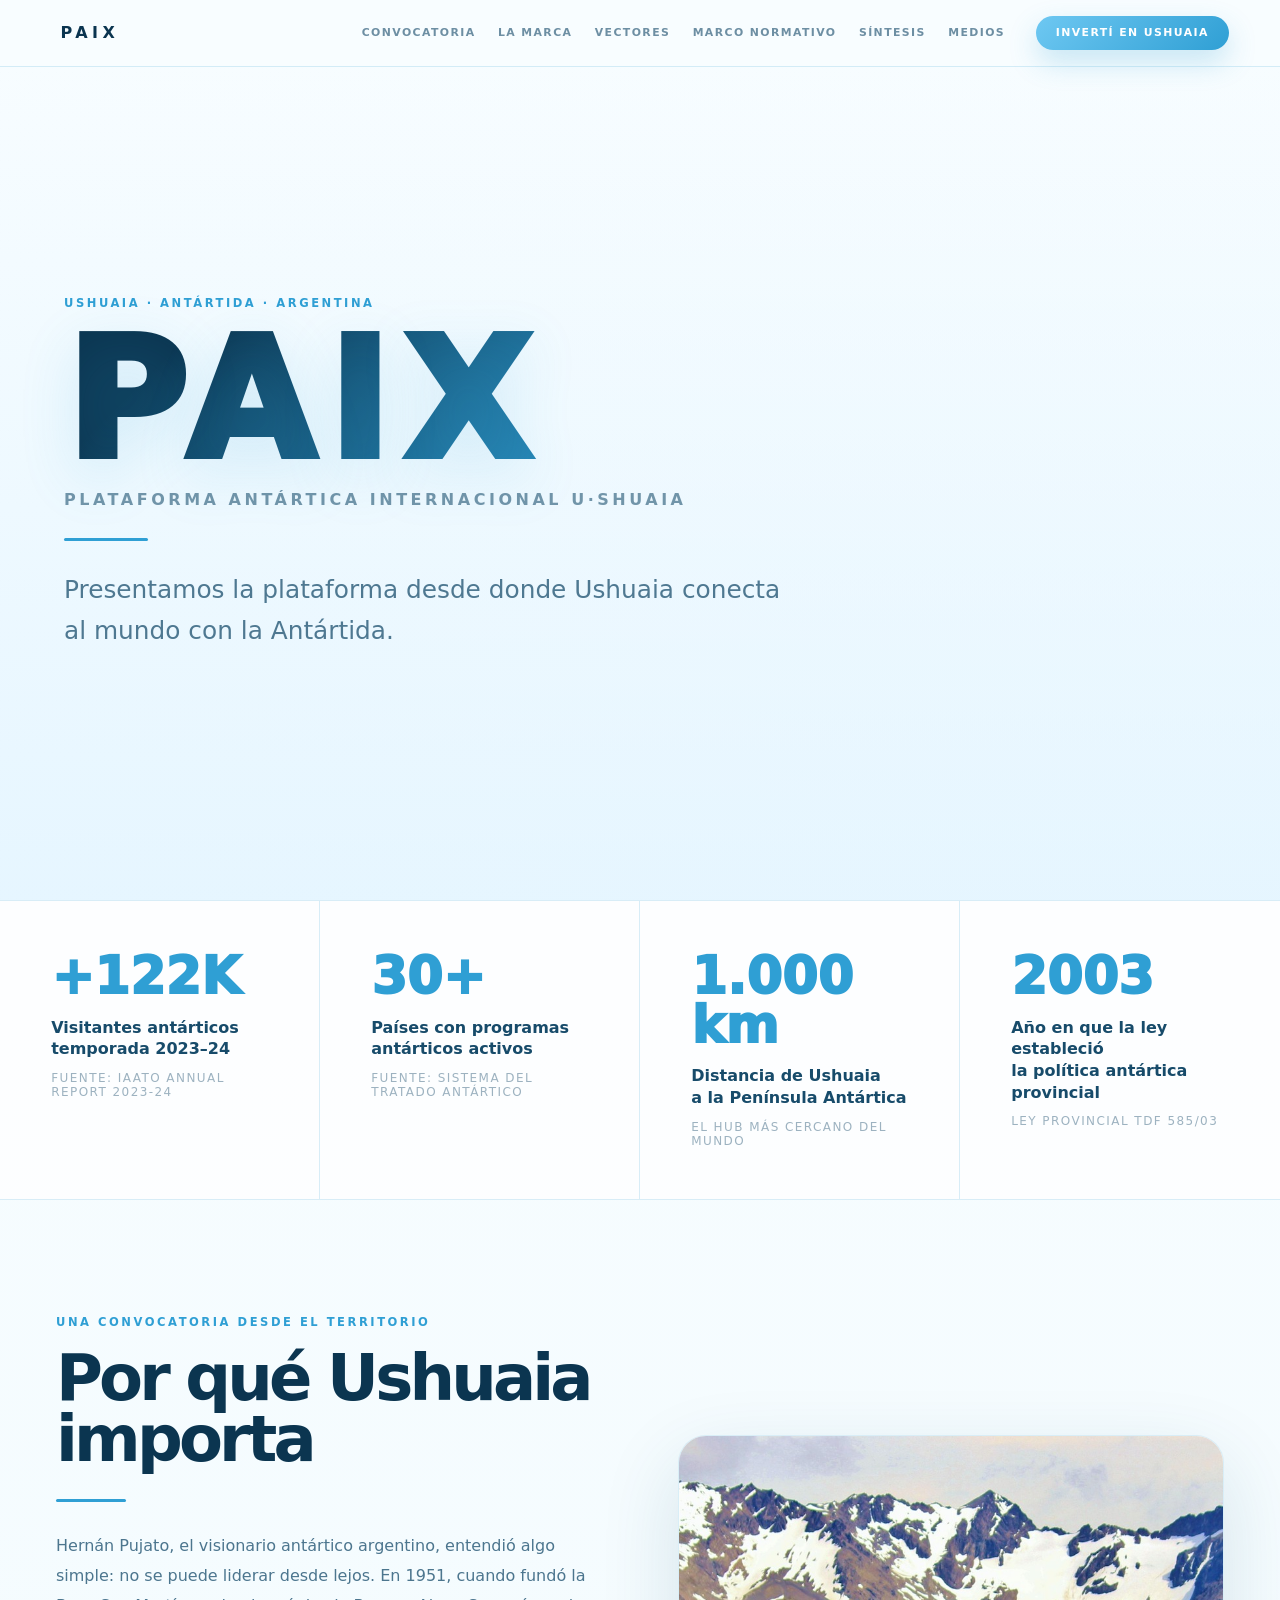
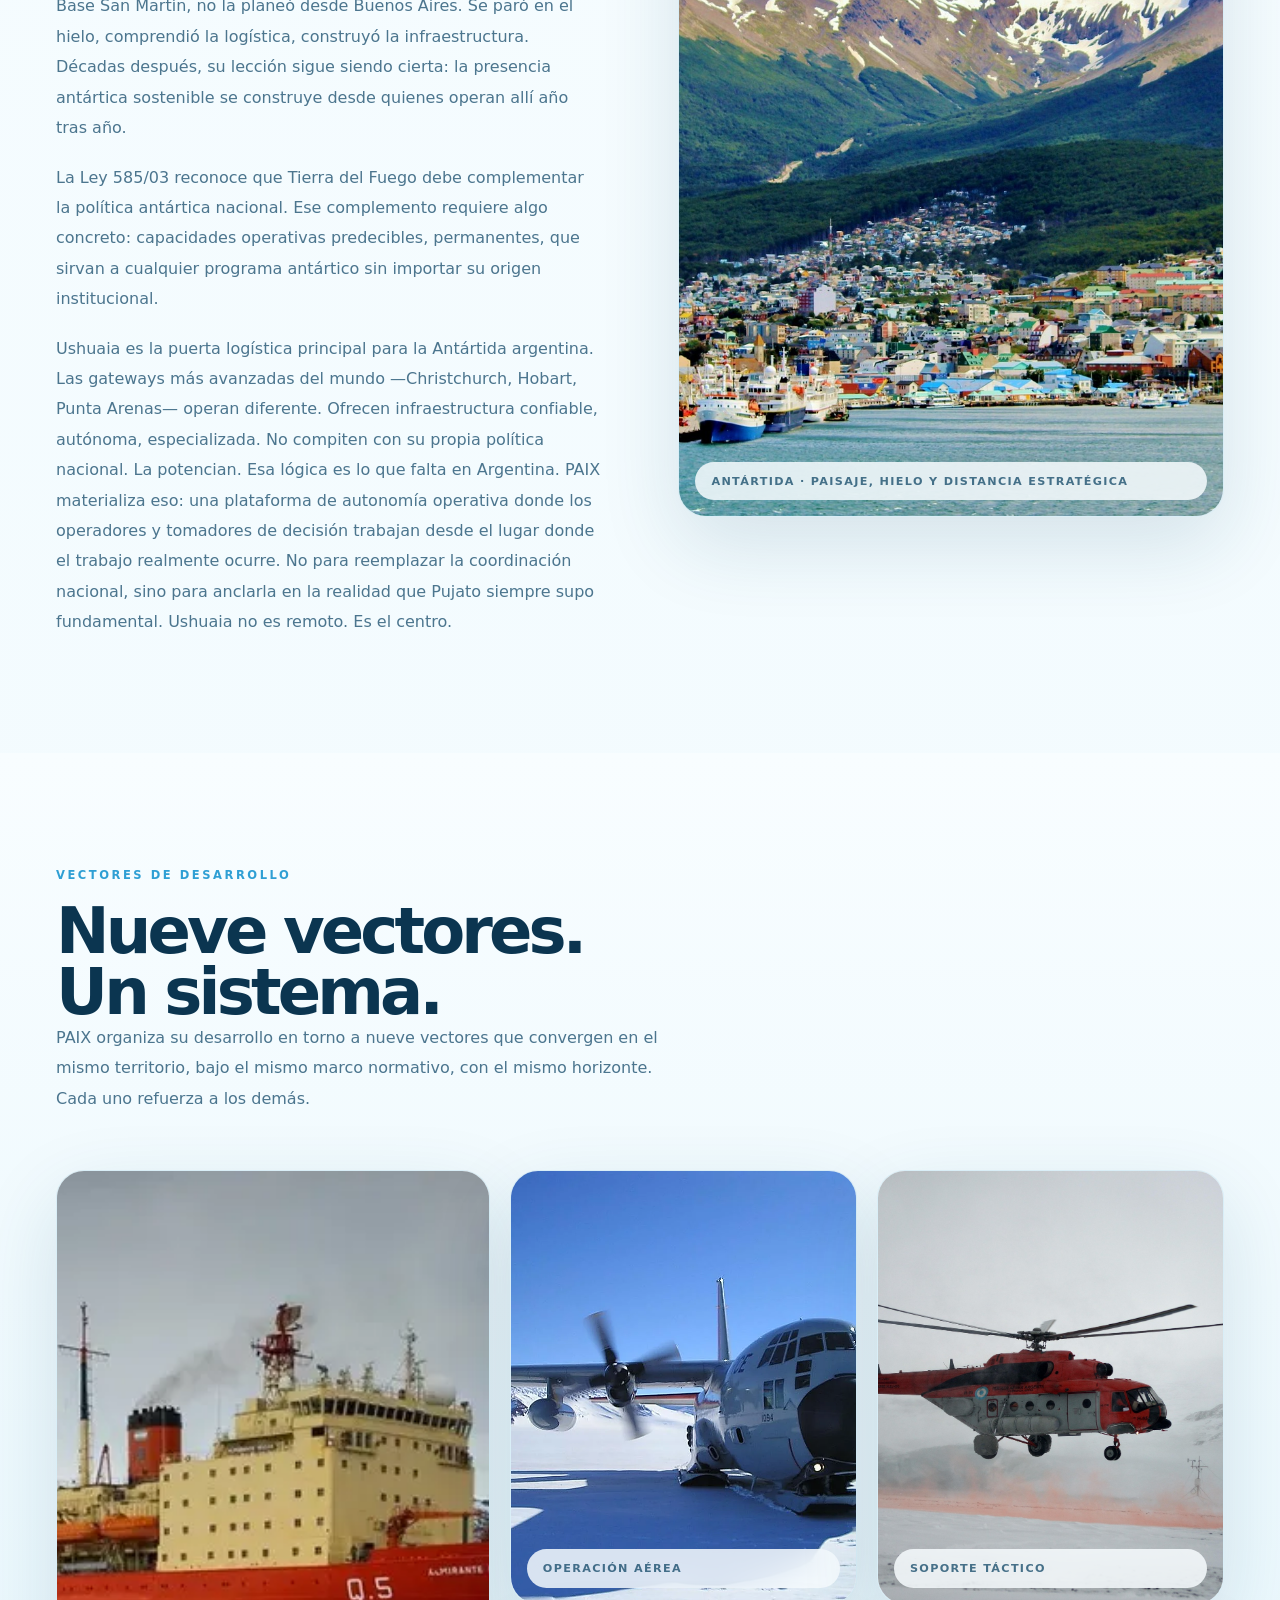
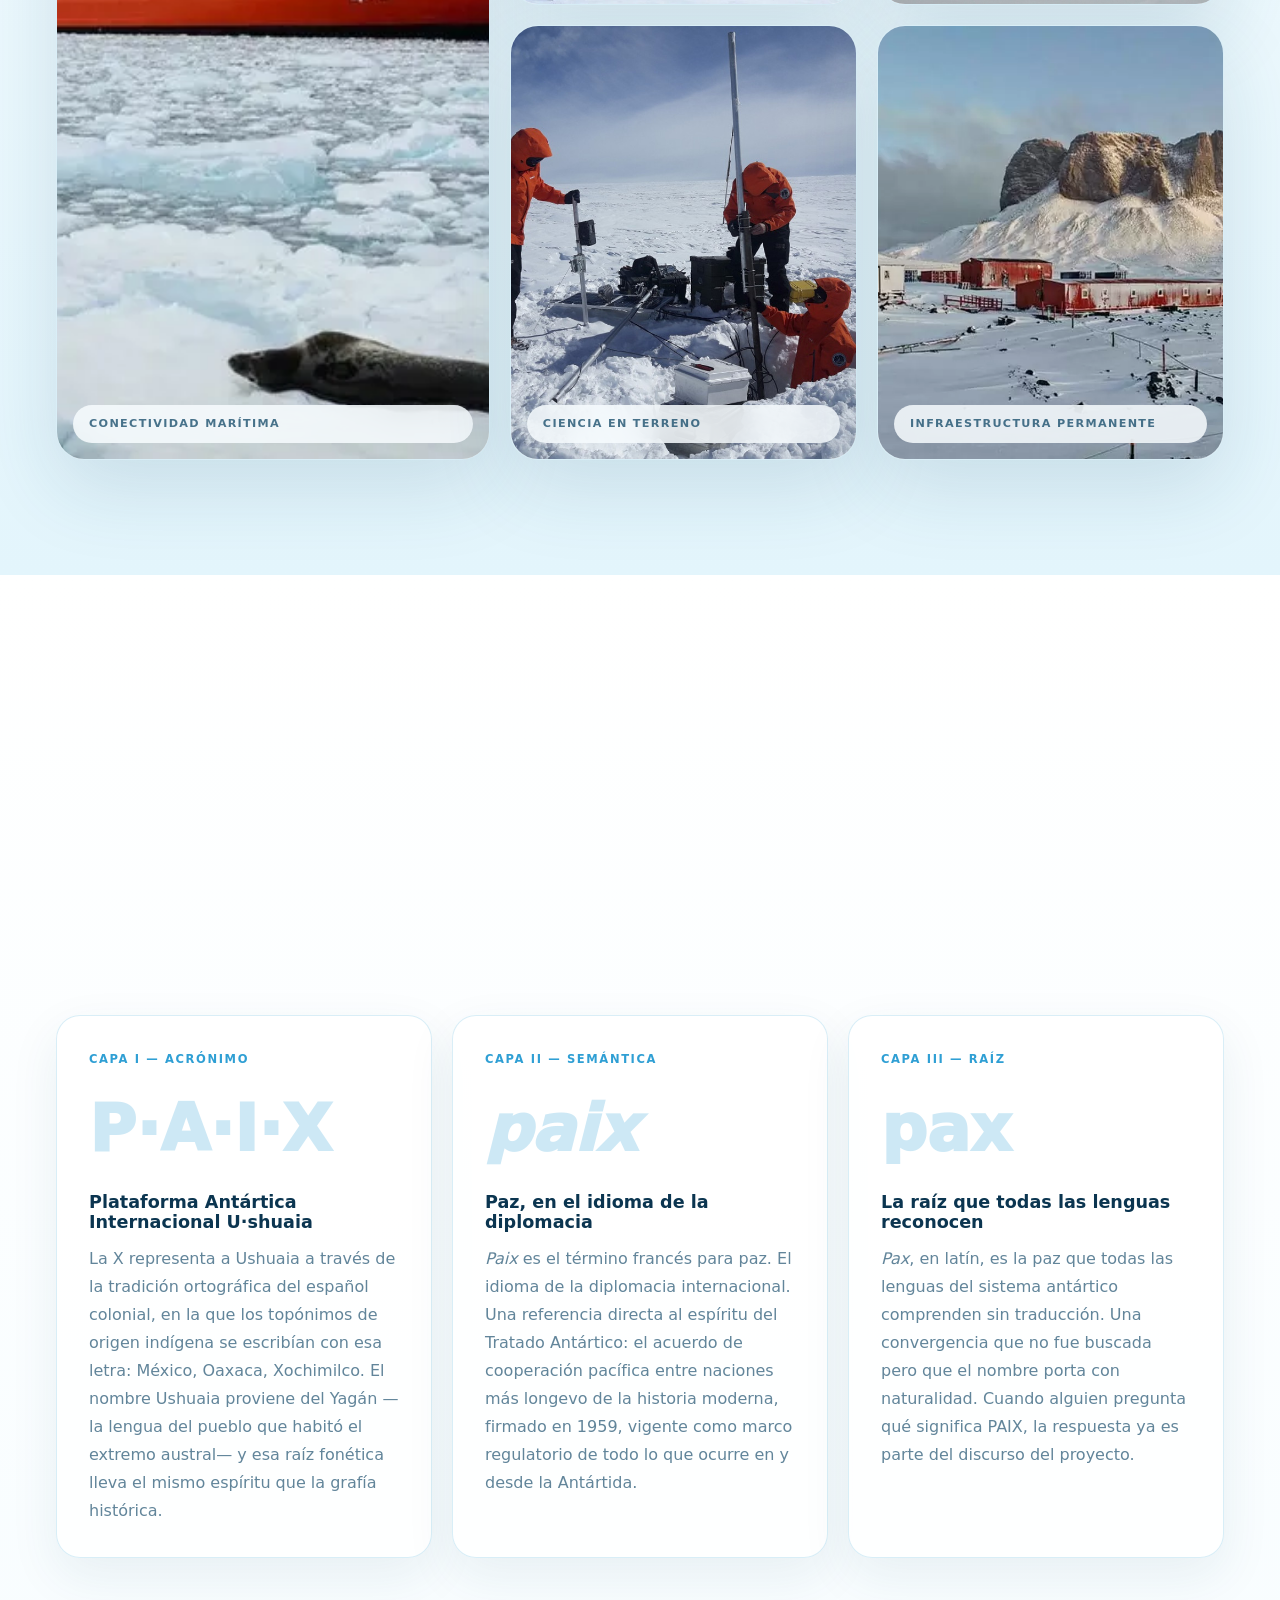
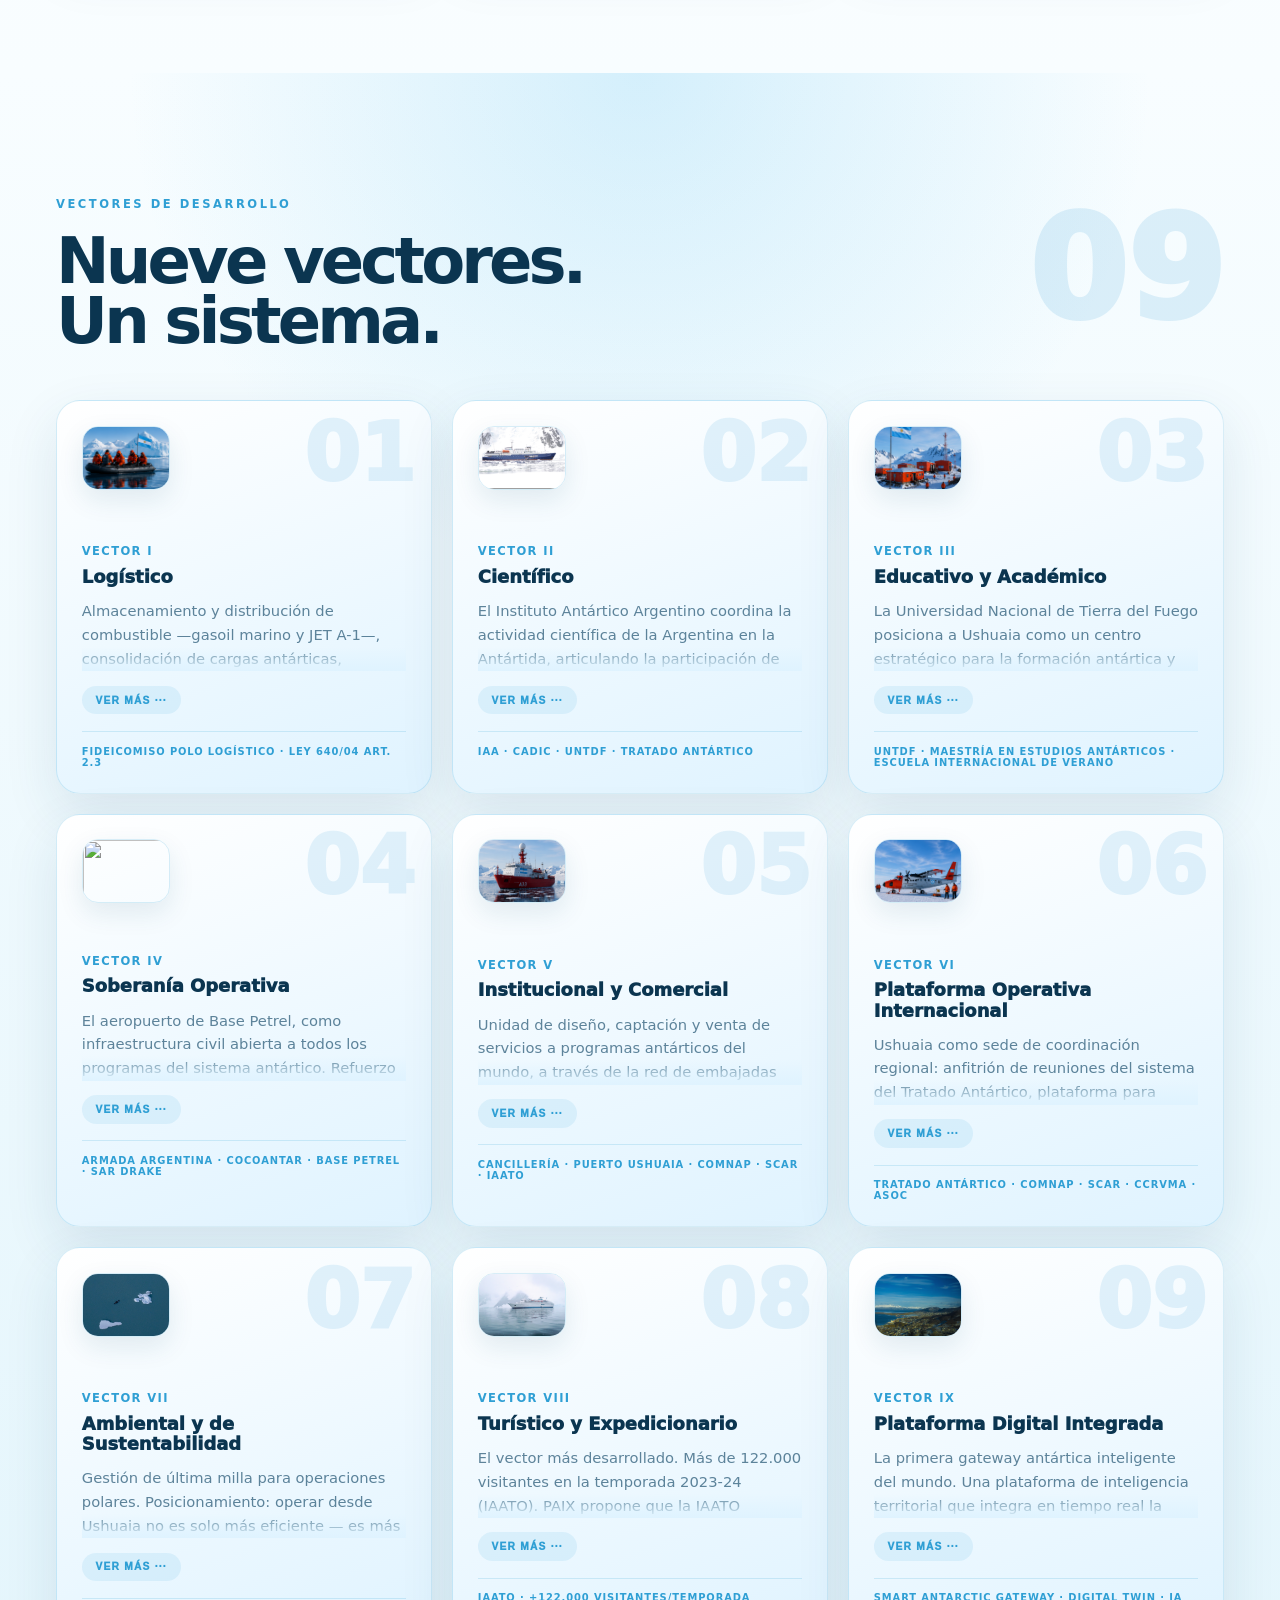
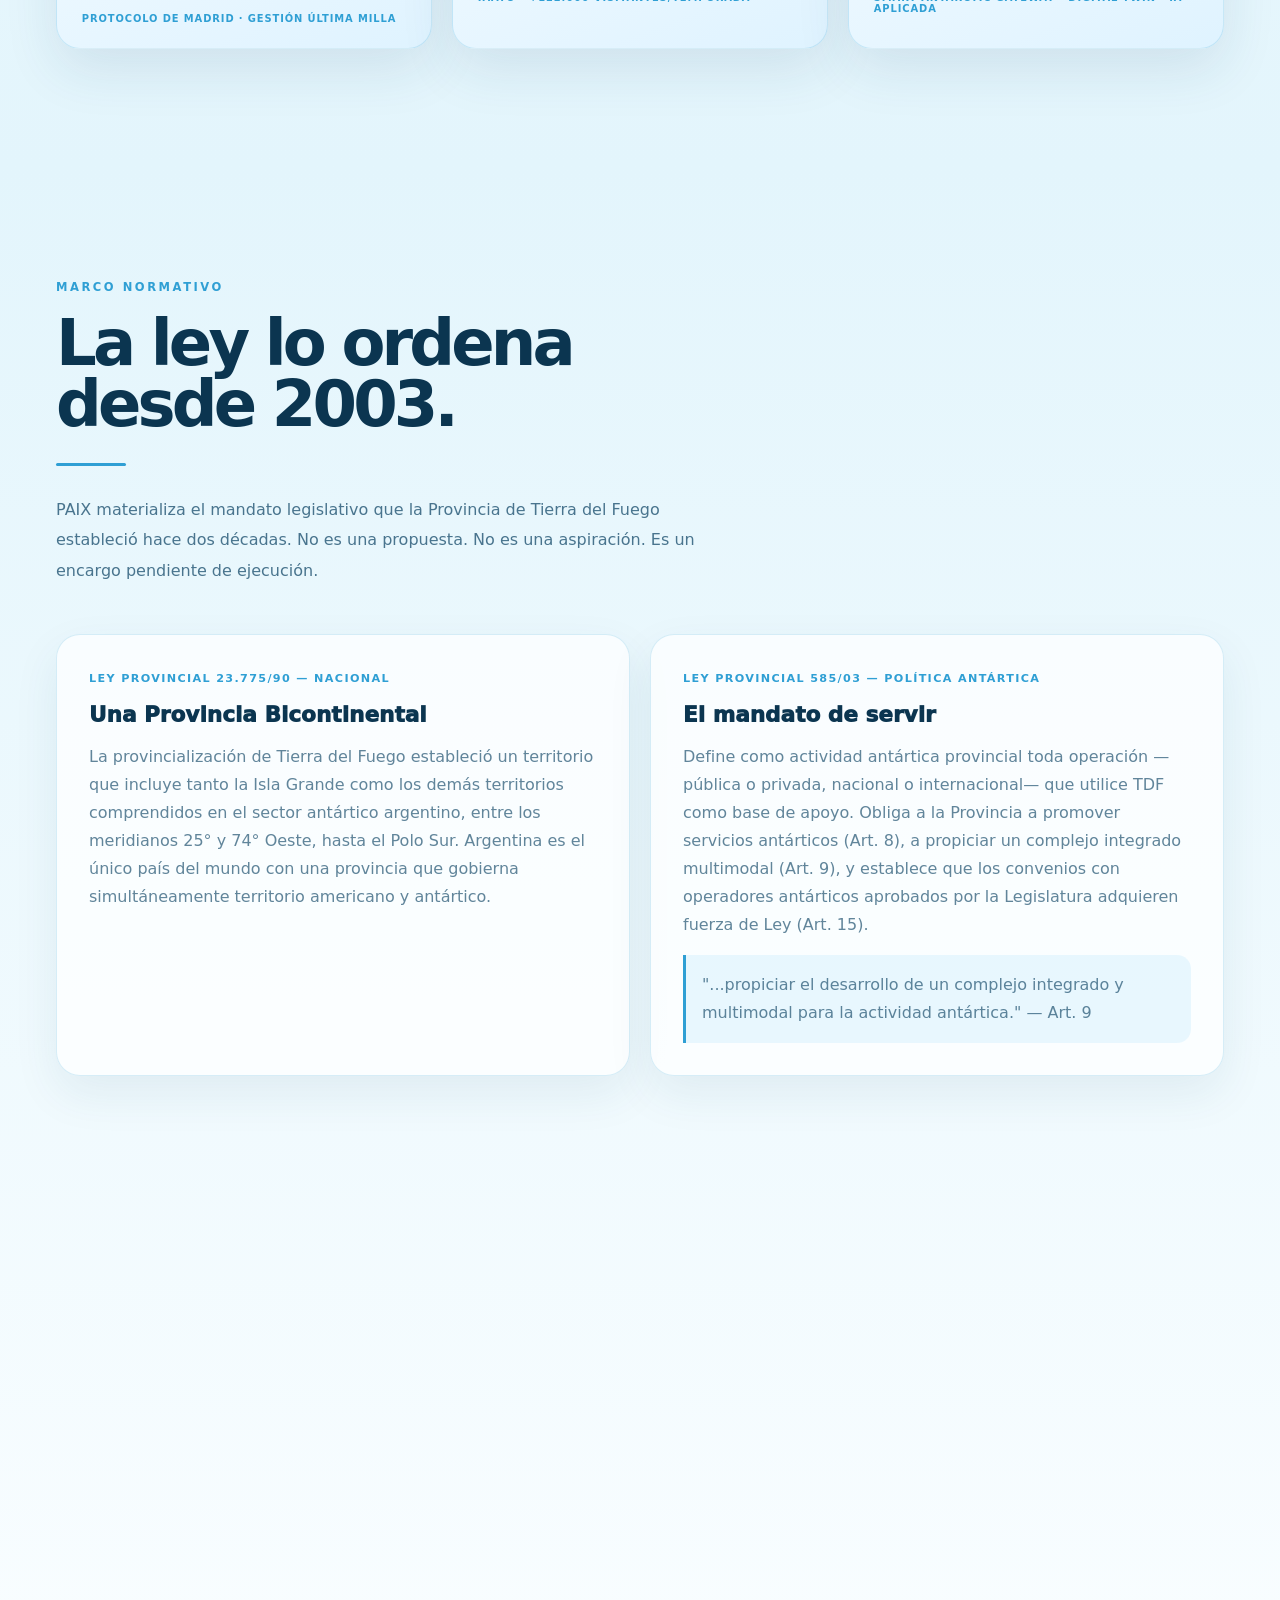
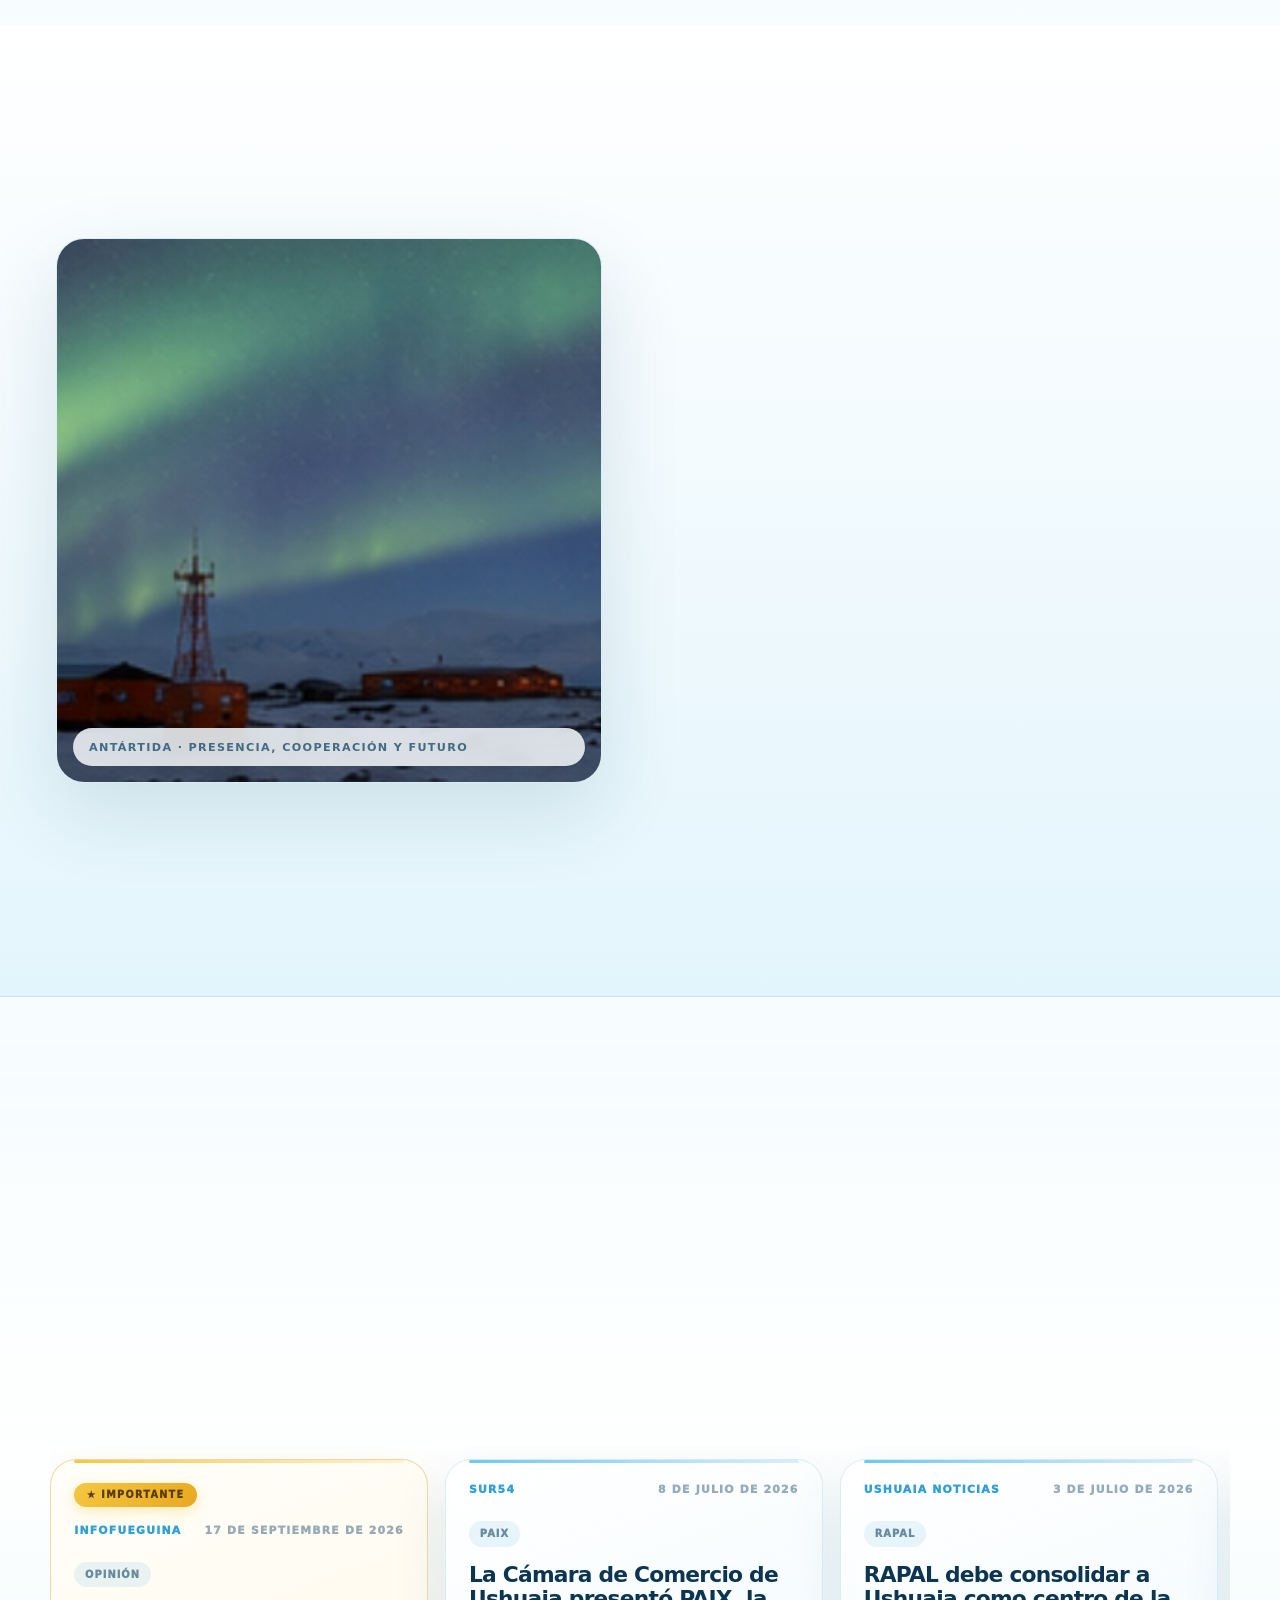
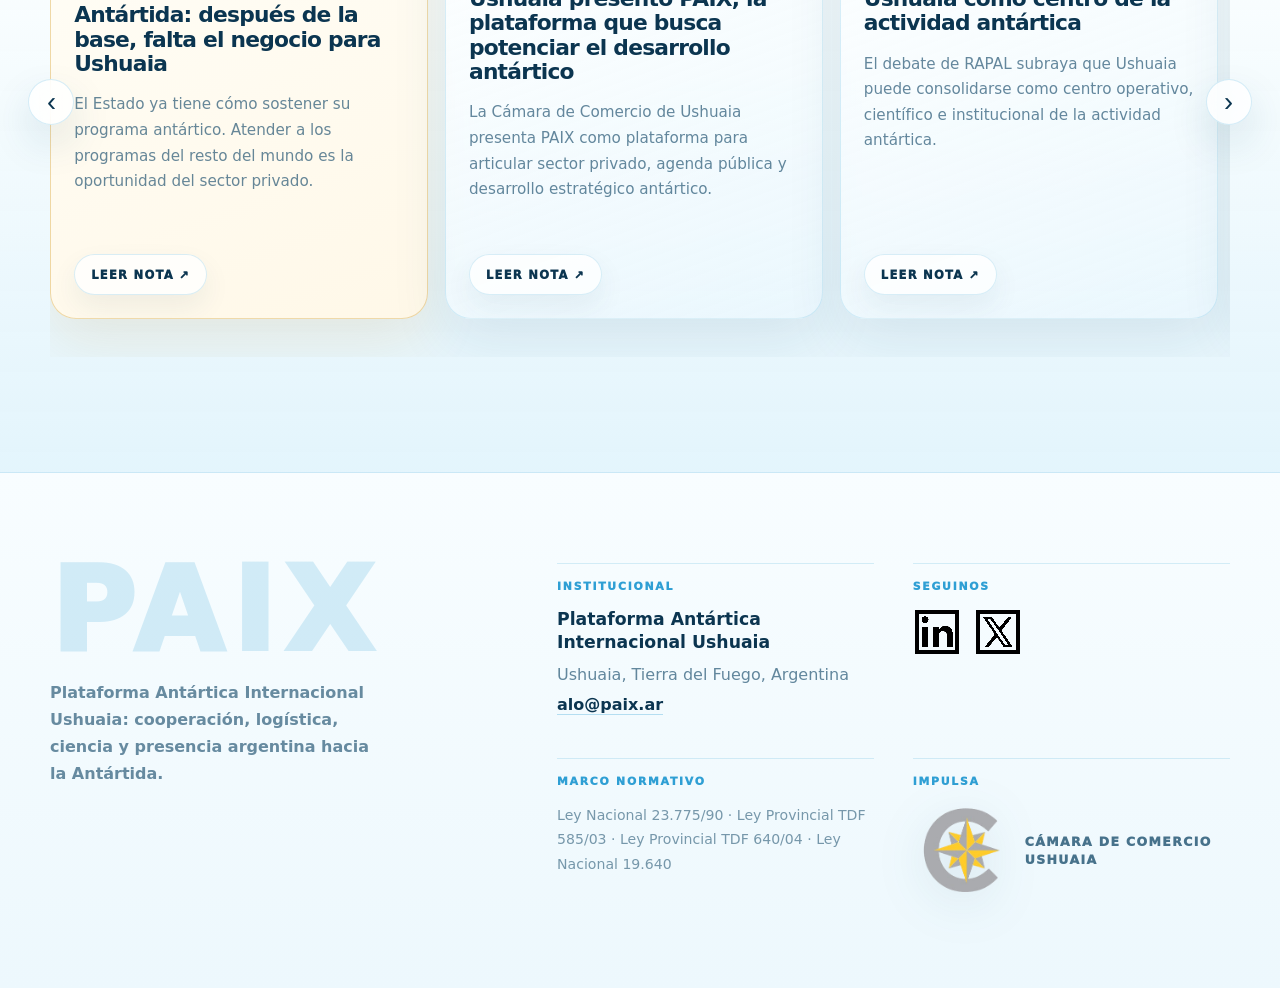
==== commit eac28893: "Agrega cabeceras de seguridad (HSTS, CSP, etc.) y URL limpia /invertir Co-Authored-By: Claude Sonnet" ====
--- a/index.html
+++ b/index.html
@@ -672,7 +672,7 @@
       <a href="#contacto">Síntesis</a>
       <a href="#prensa">Medios</a>
     </div>
-    <a class="nav-cta" href="invertir.html">Invertí en Ushuaia</a>
+    <a class="nav-cta" href="/invertir">Invertí en Ushuaia</a>
   </div>
 </nav>
 
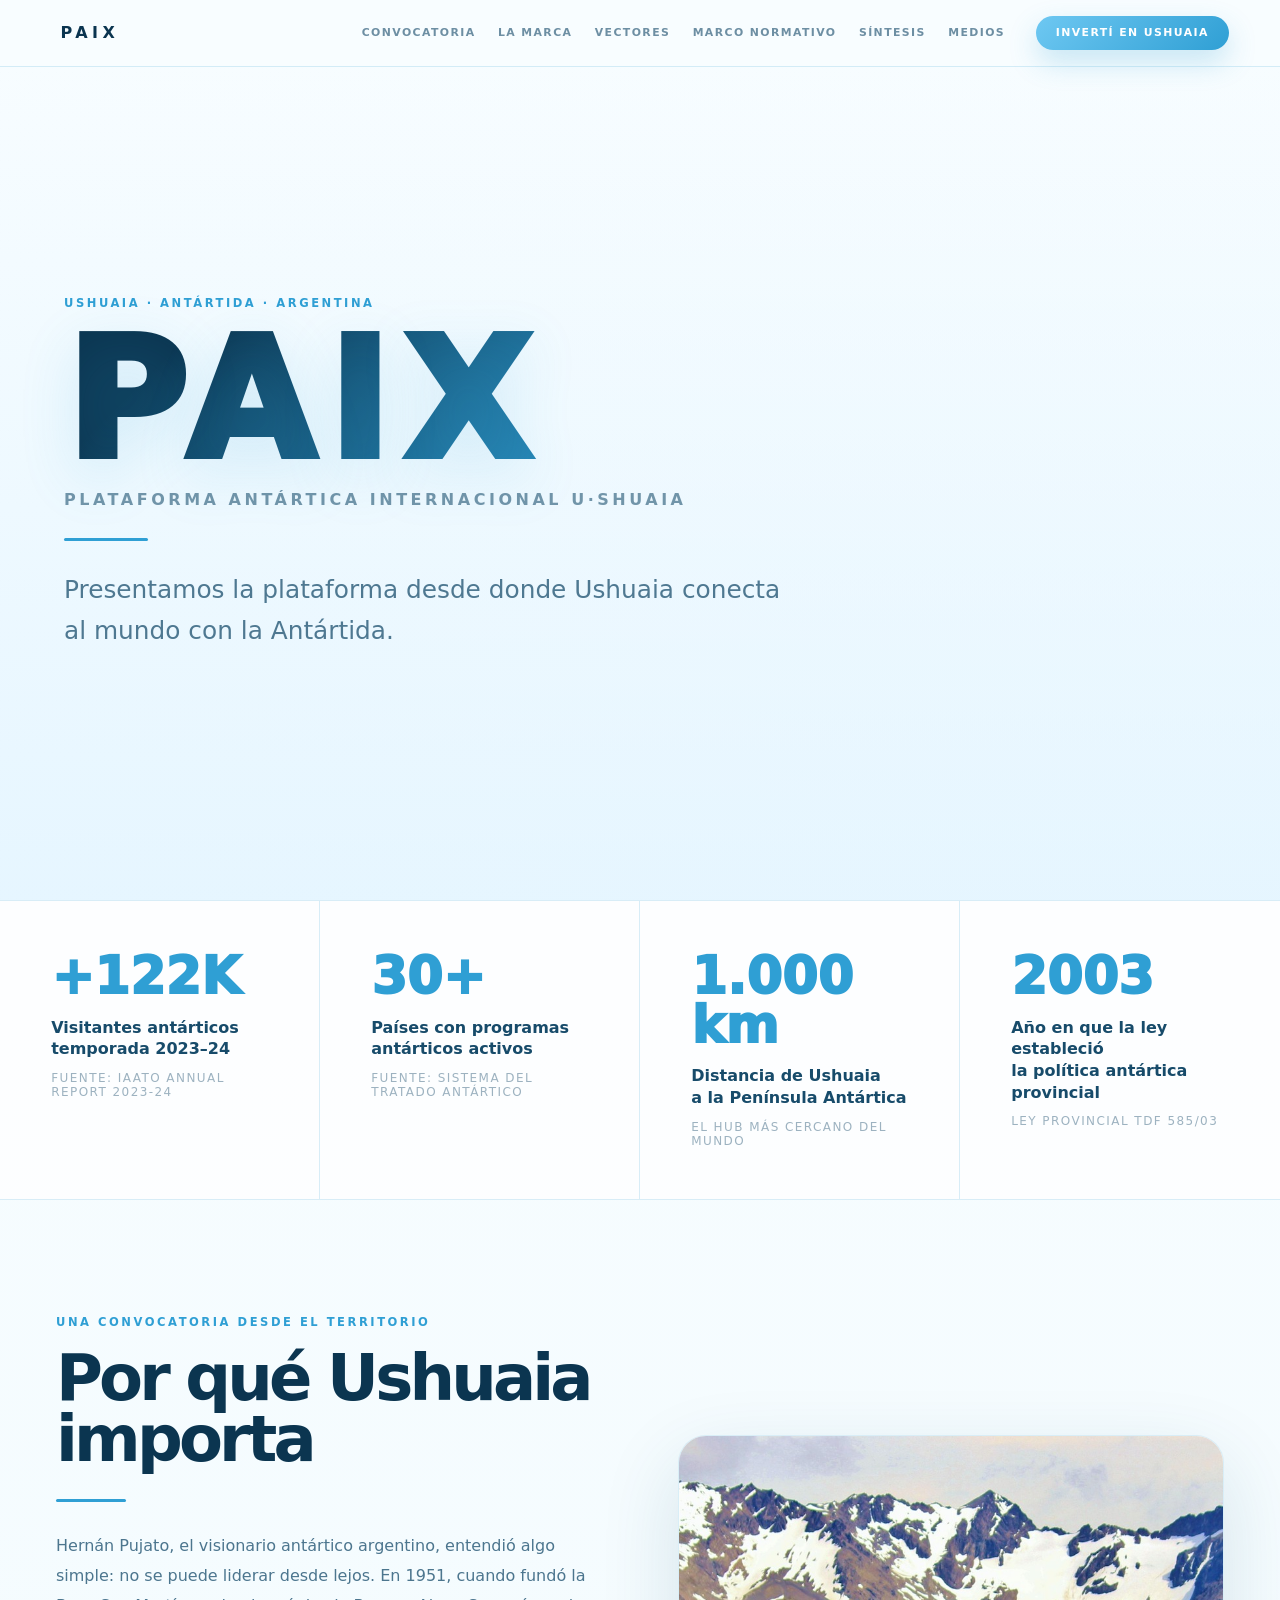
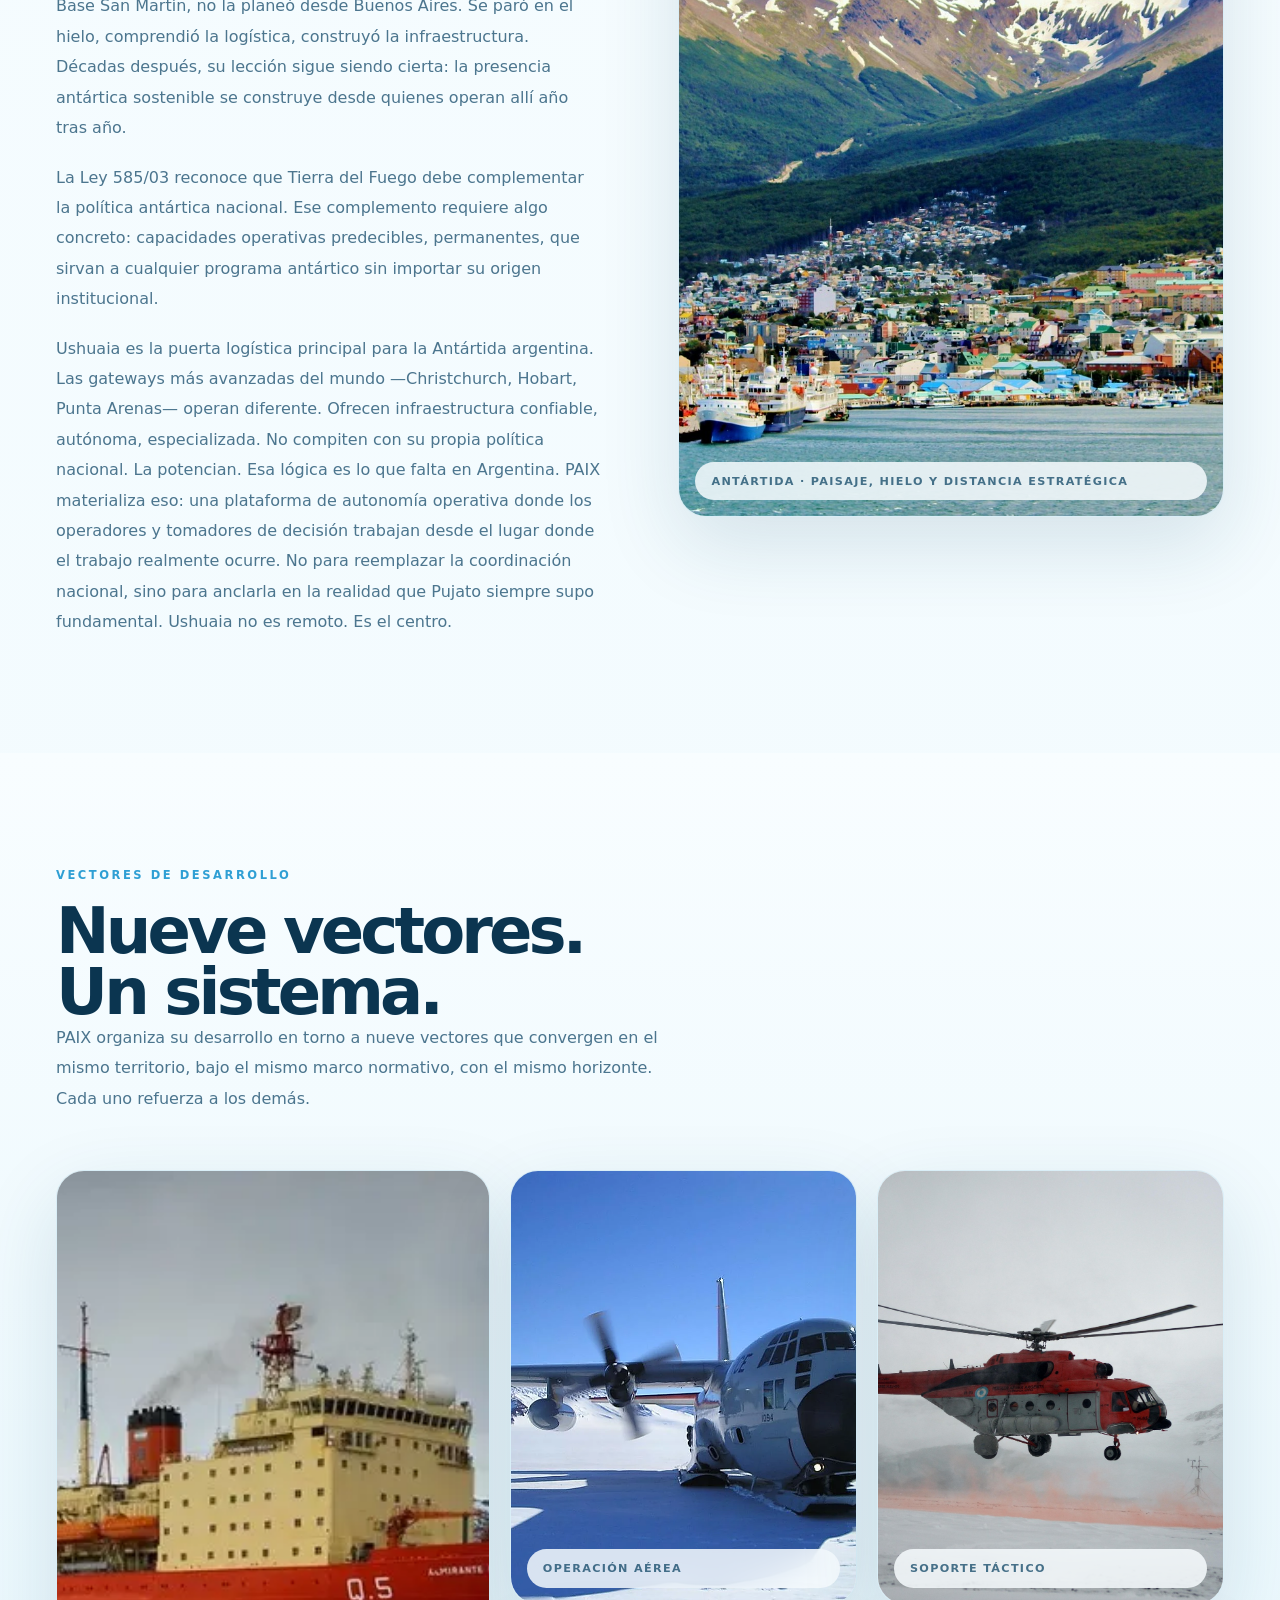
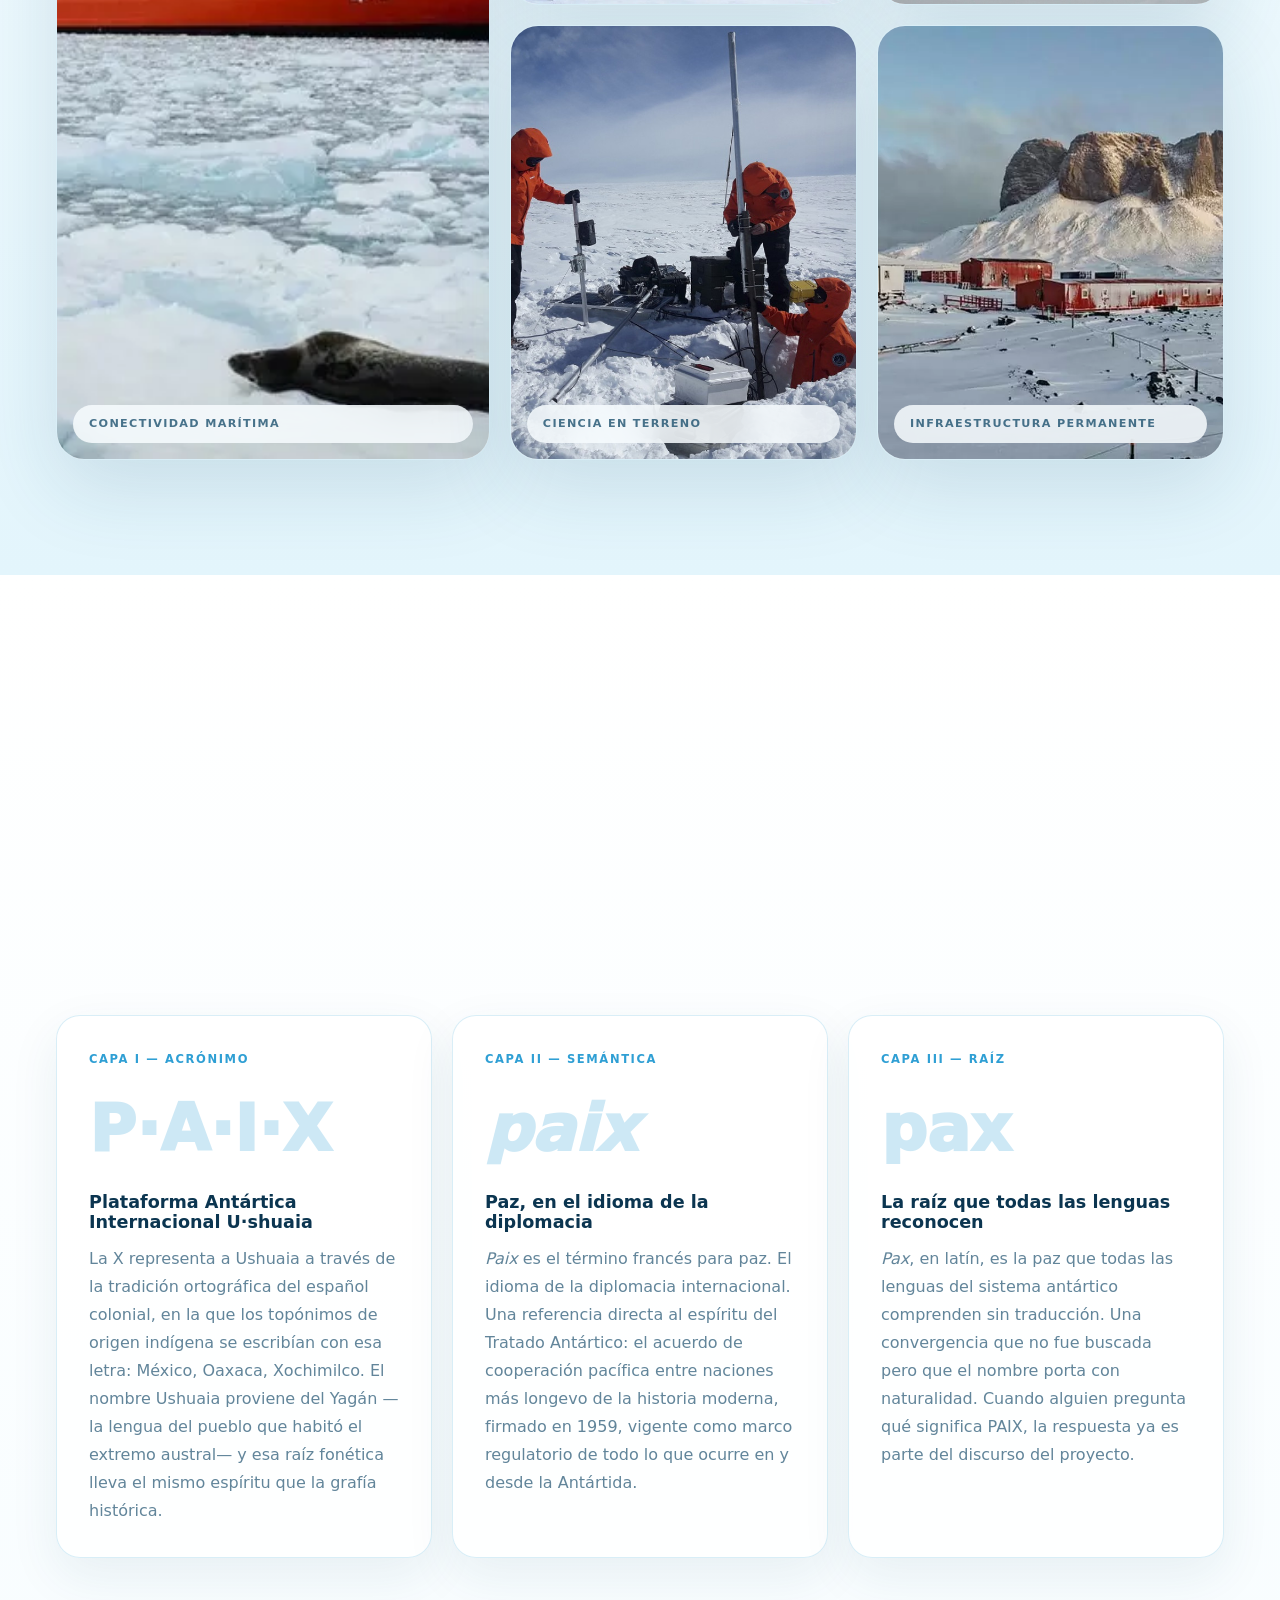
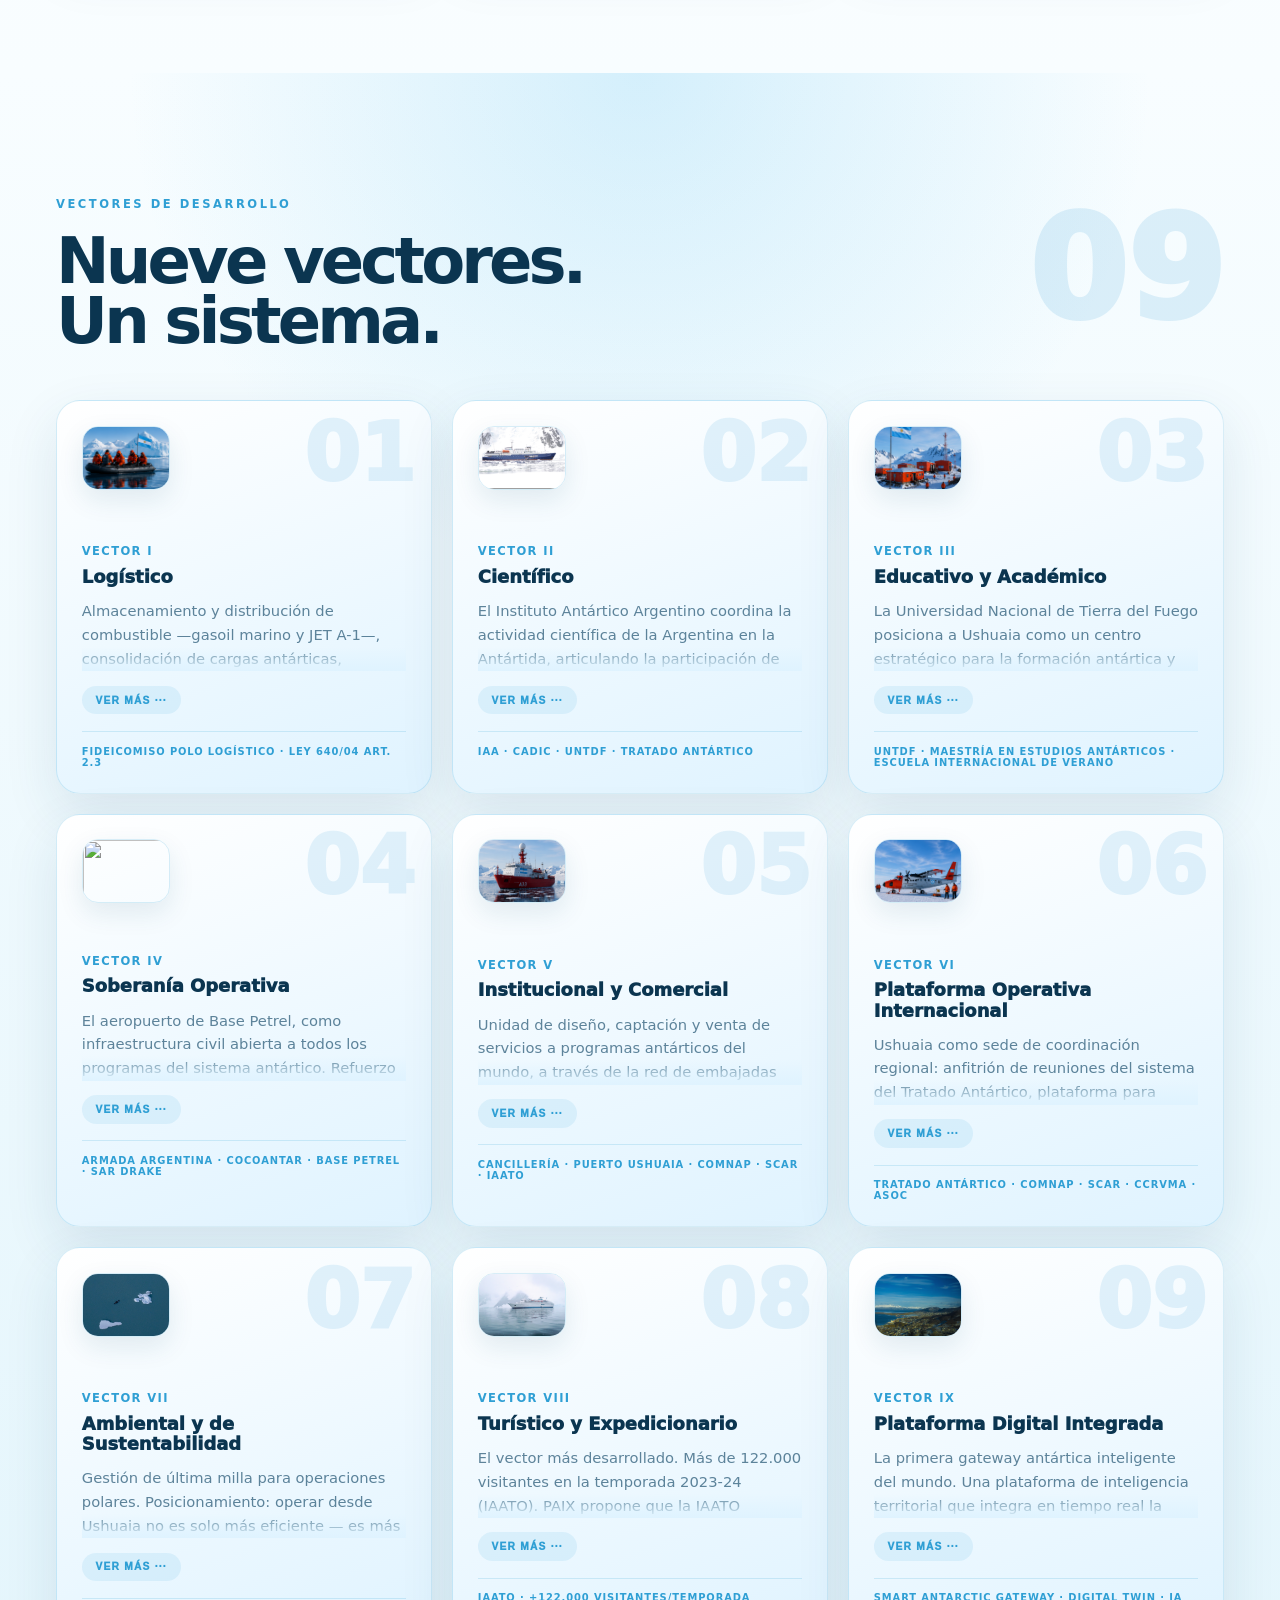
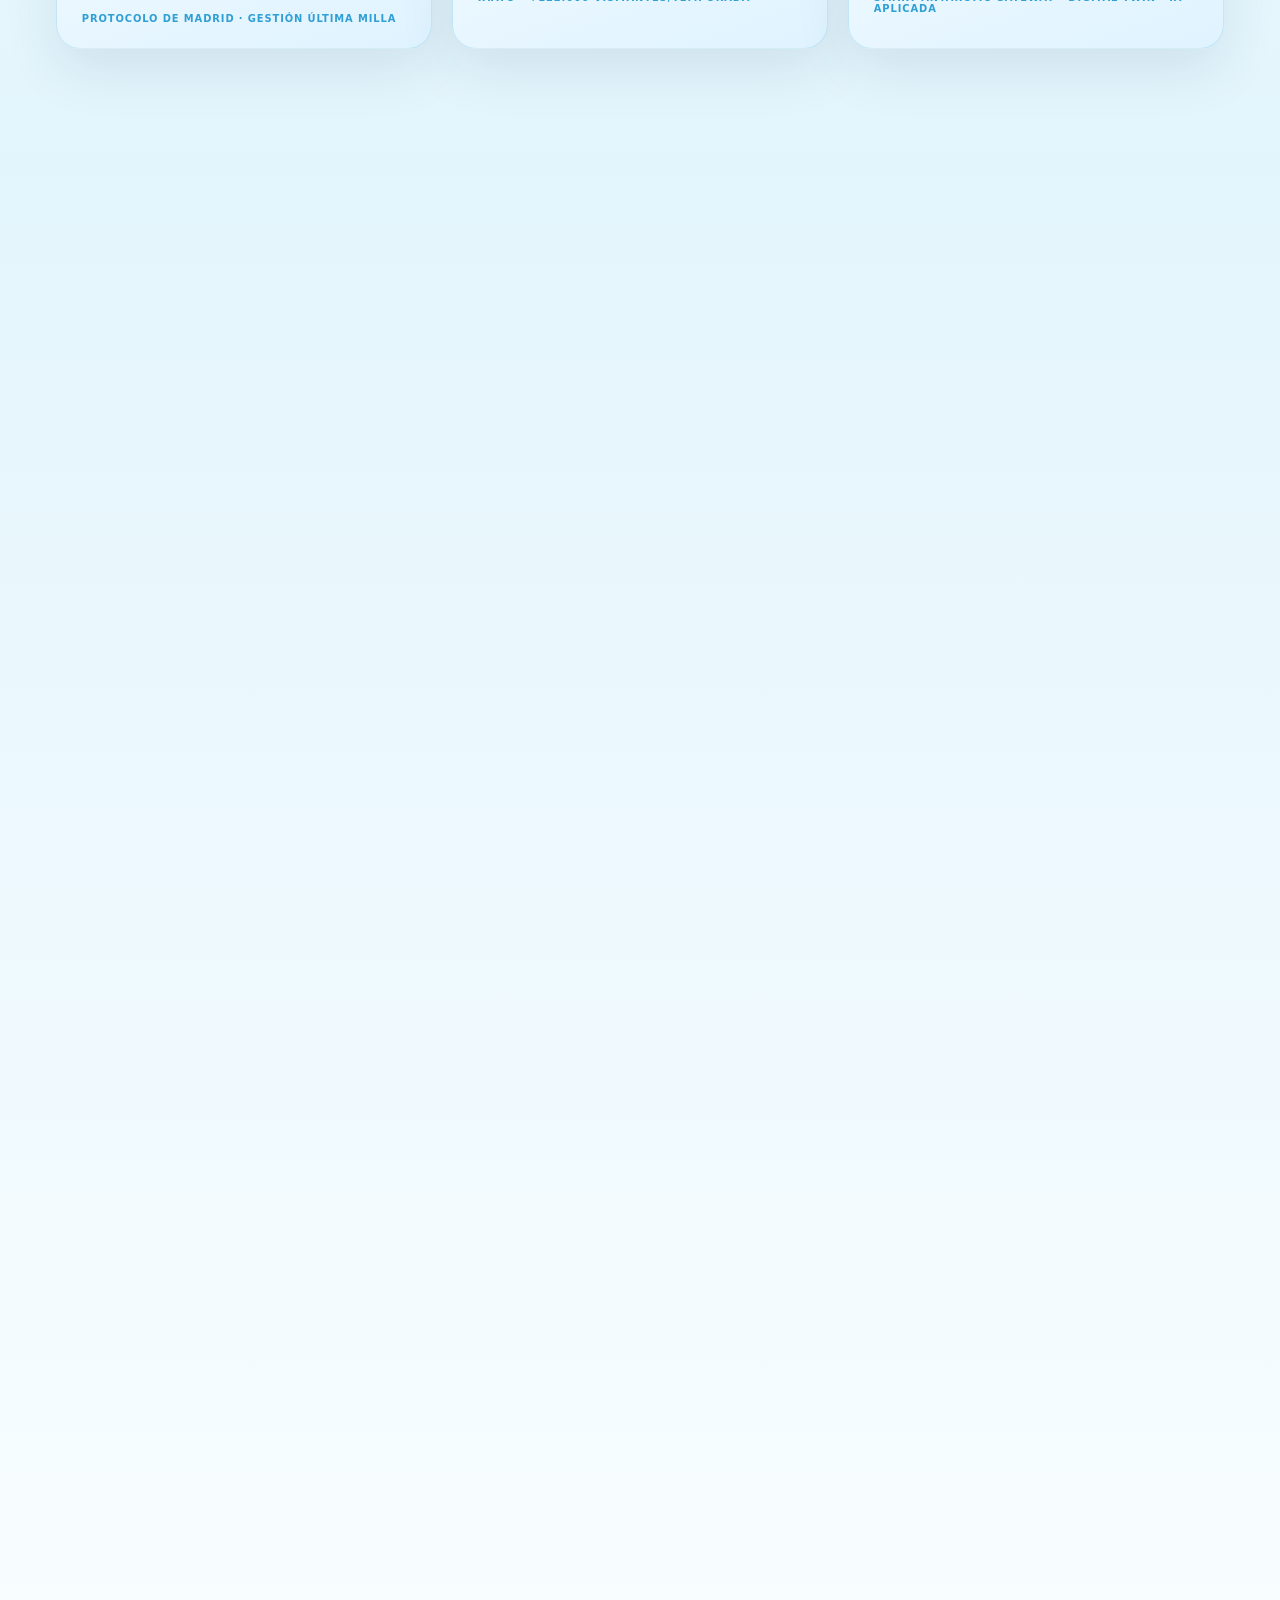
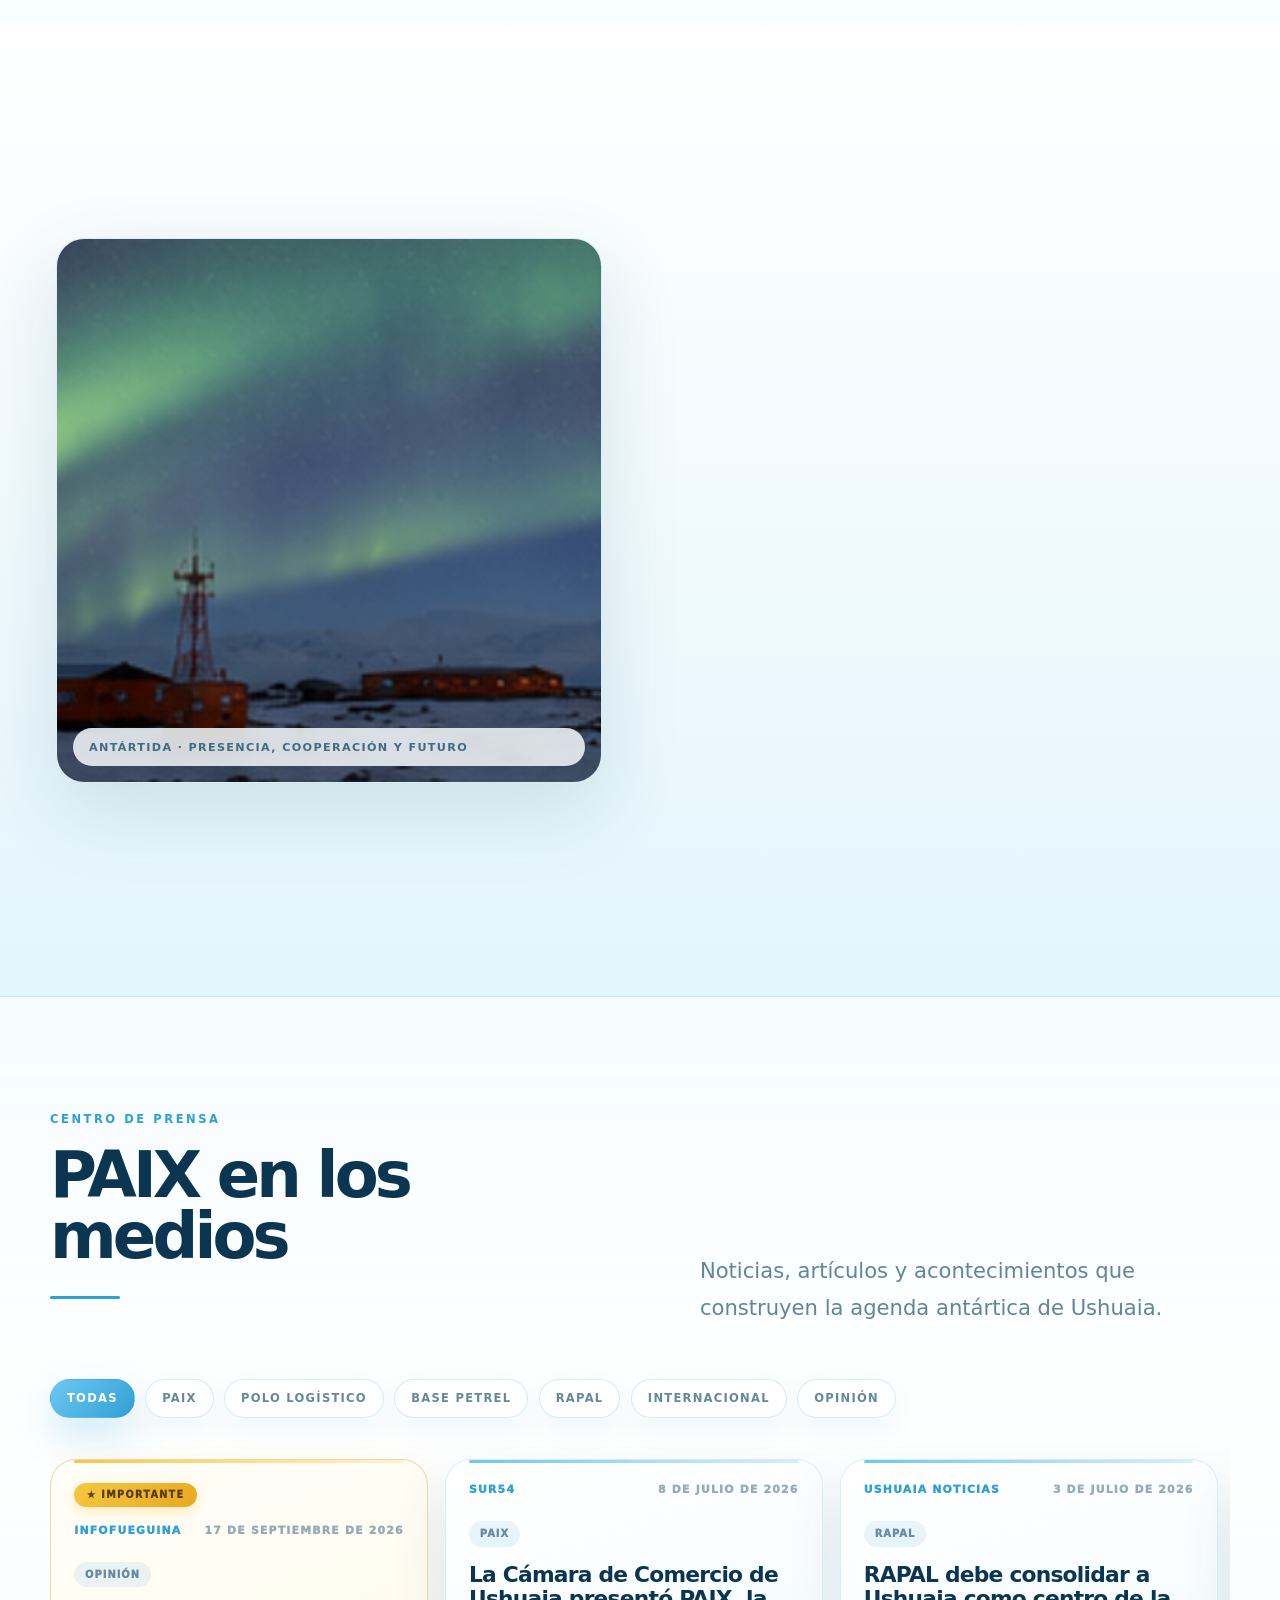
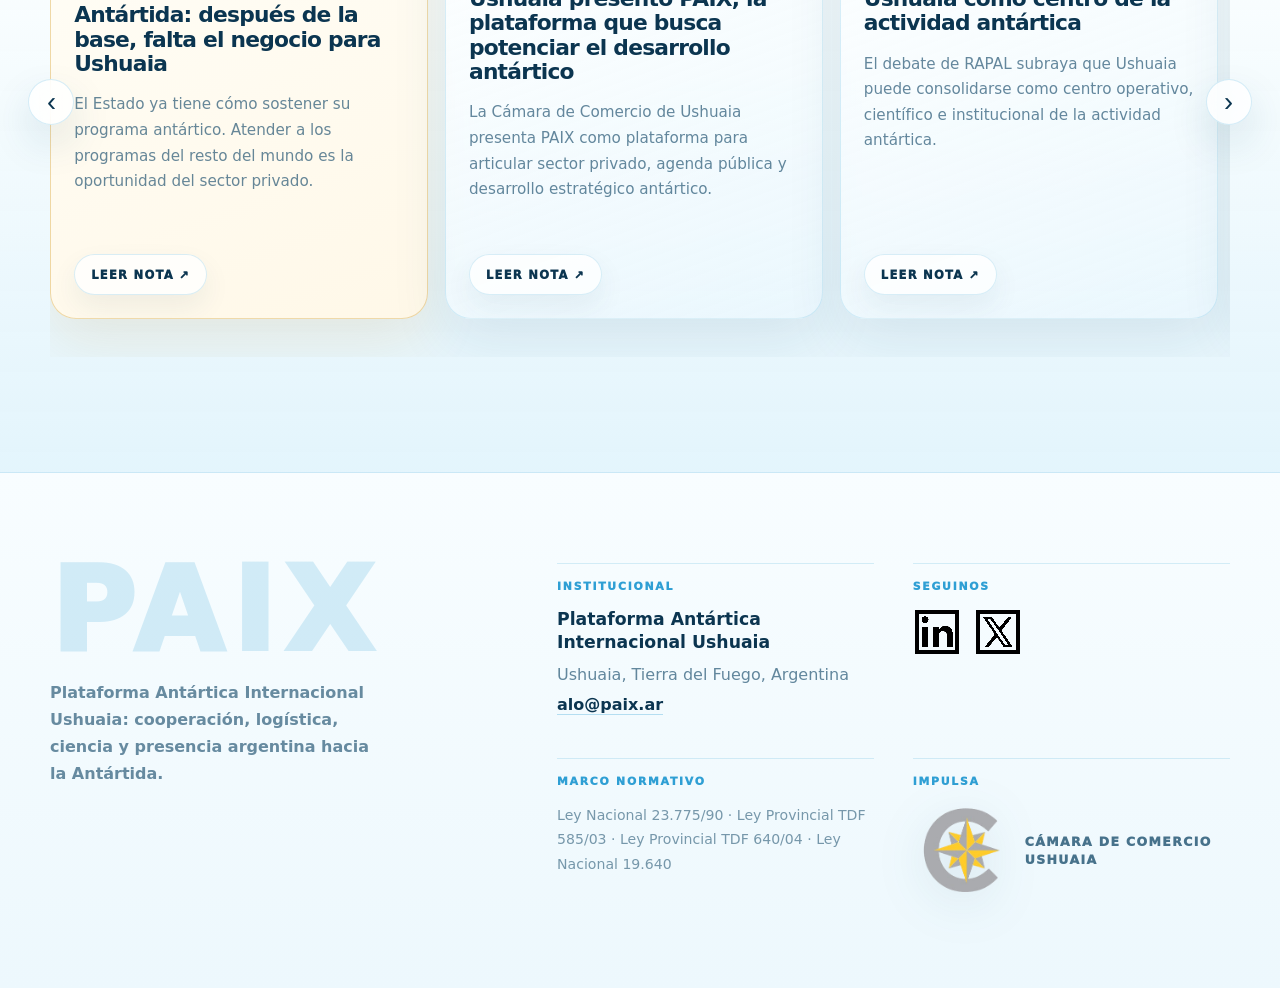
==== commit ec0cdabb: "Reemplaza el formulario por la página /inversion del artefacto, con envío por mail Co-Authored-By: C" ====
--- a/index.html
+++ b/index.html
@@ -672,7 +672,7 @@
       <a href="#contacto">Síntesis</a>
       <a href="#prensa">Medios</a>
     </div>
-    <a class="nav-cta" href="/invertir">Invertí en Ushuaia</a>
+    <a class="nav-cta" href="/inversion">Invertí en Ushuaia</a>
   </div>
 </nav>
 
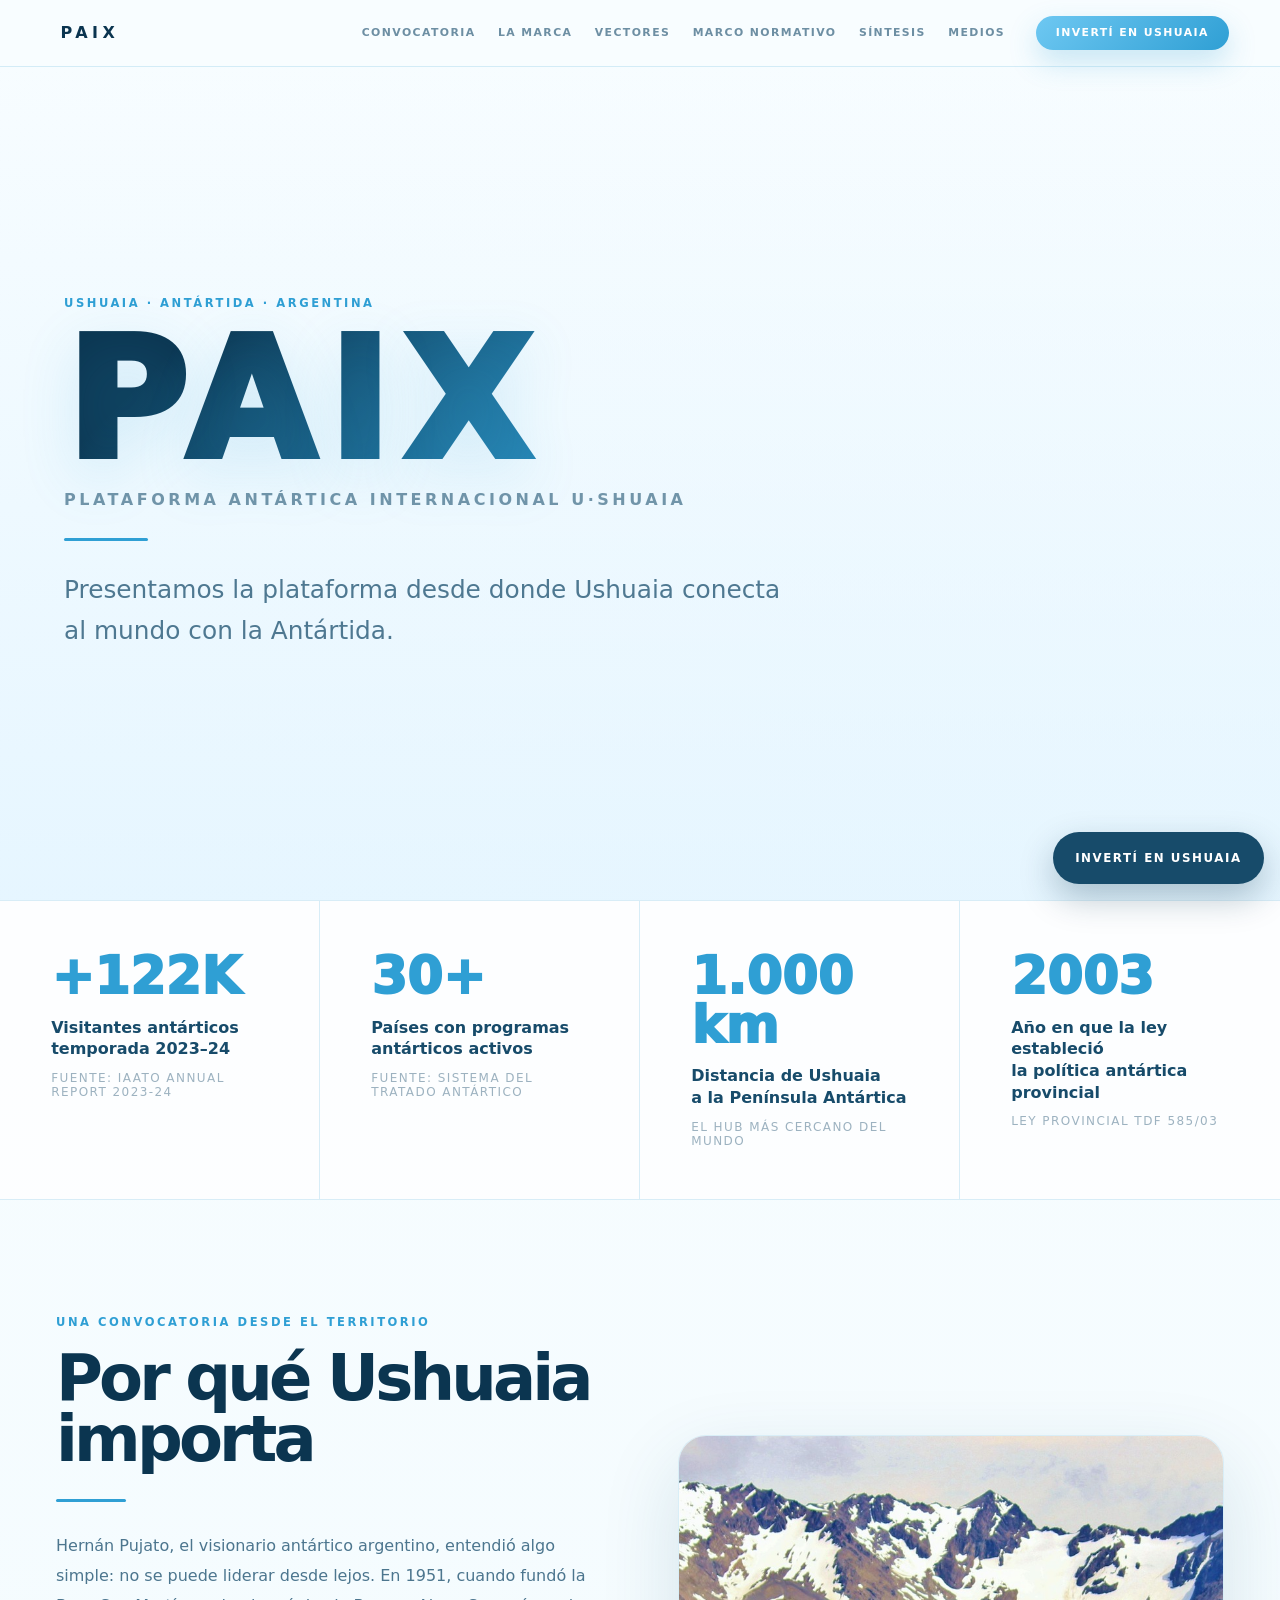
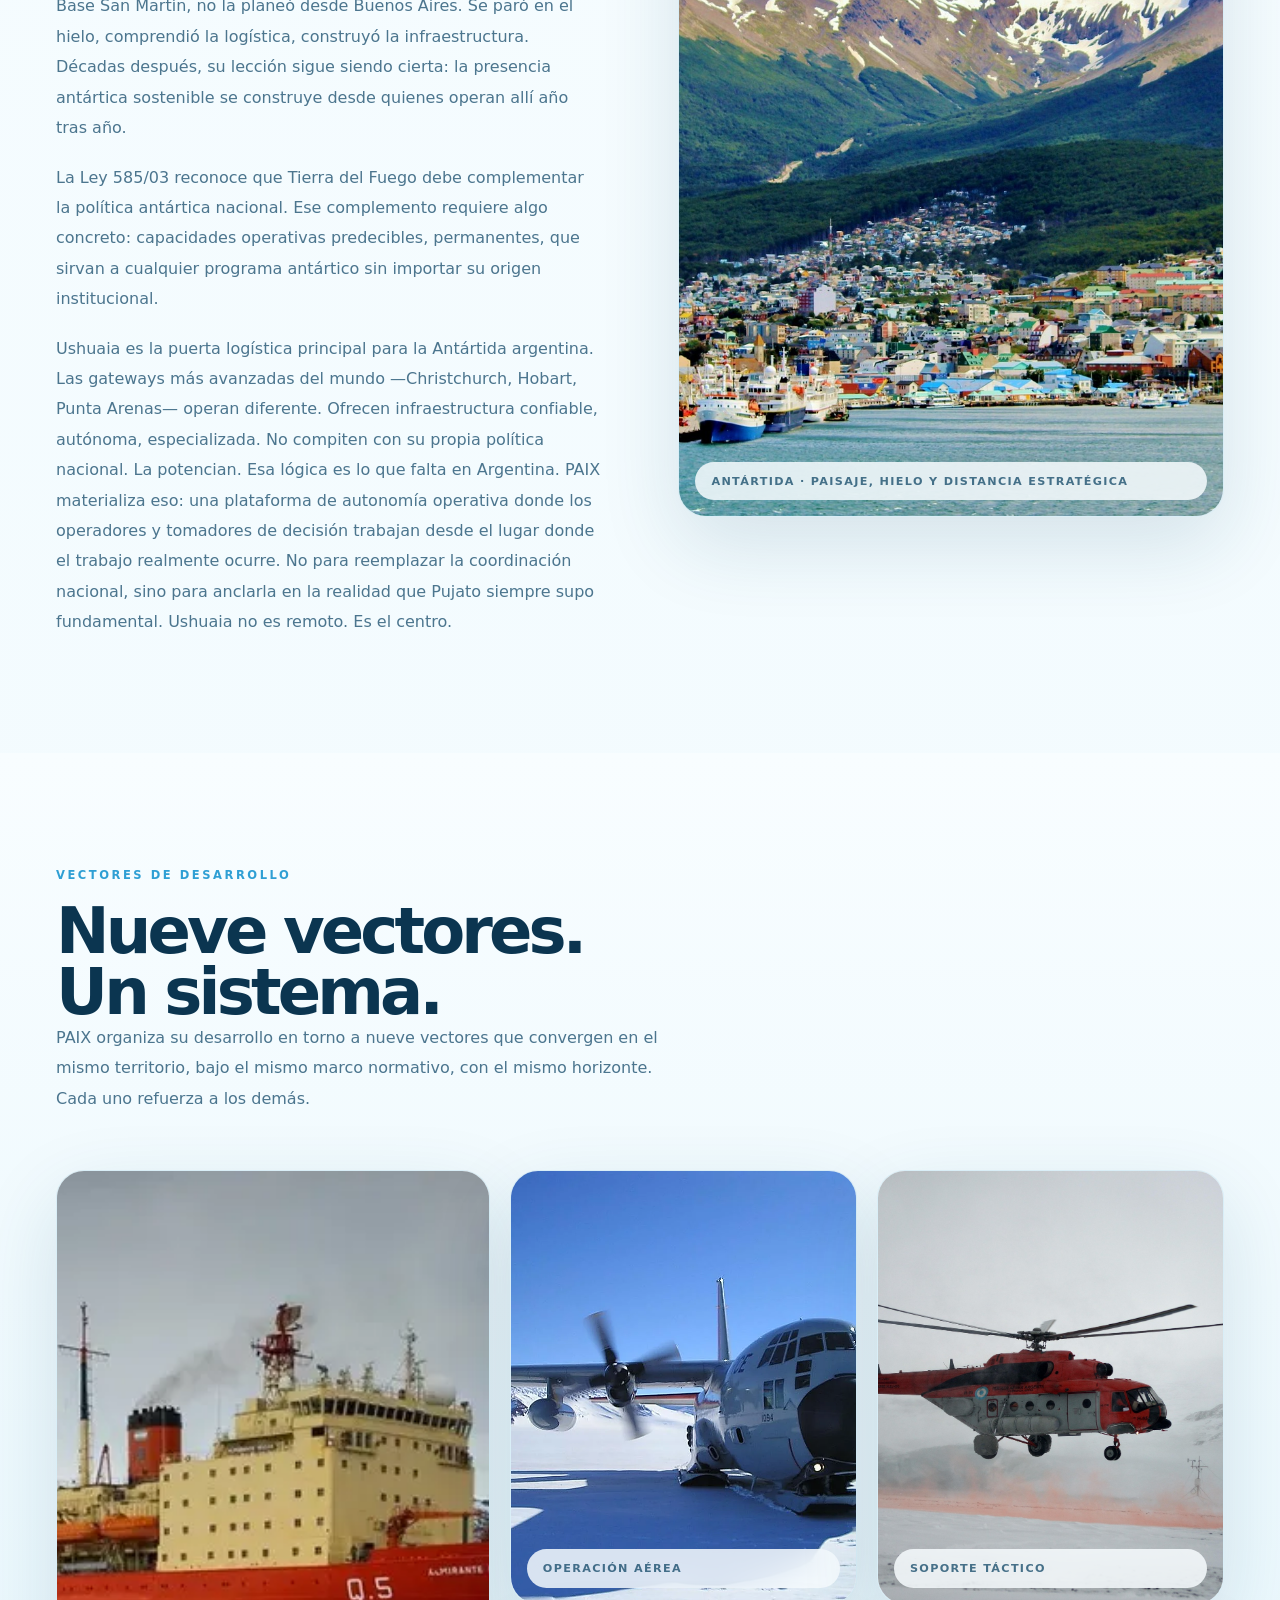
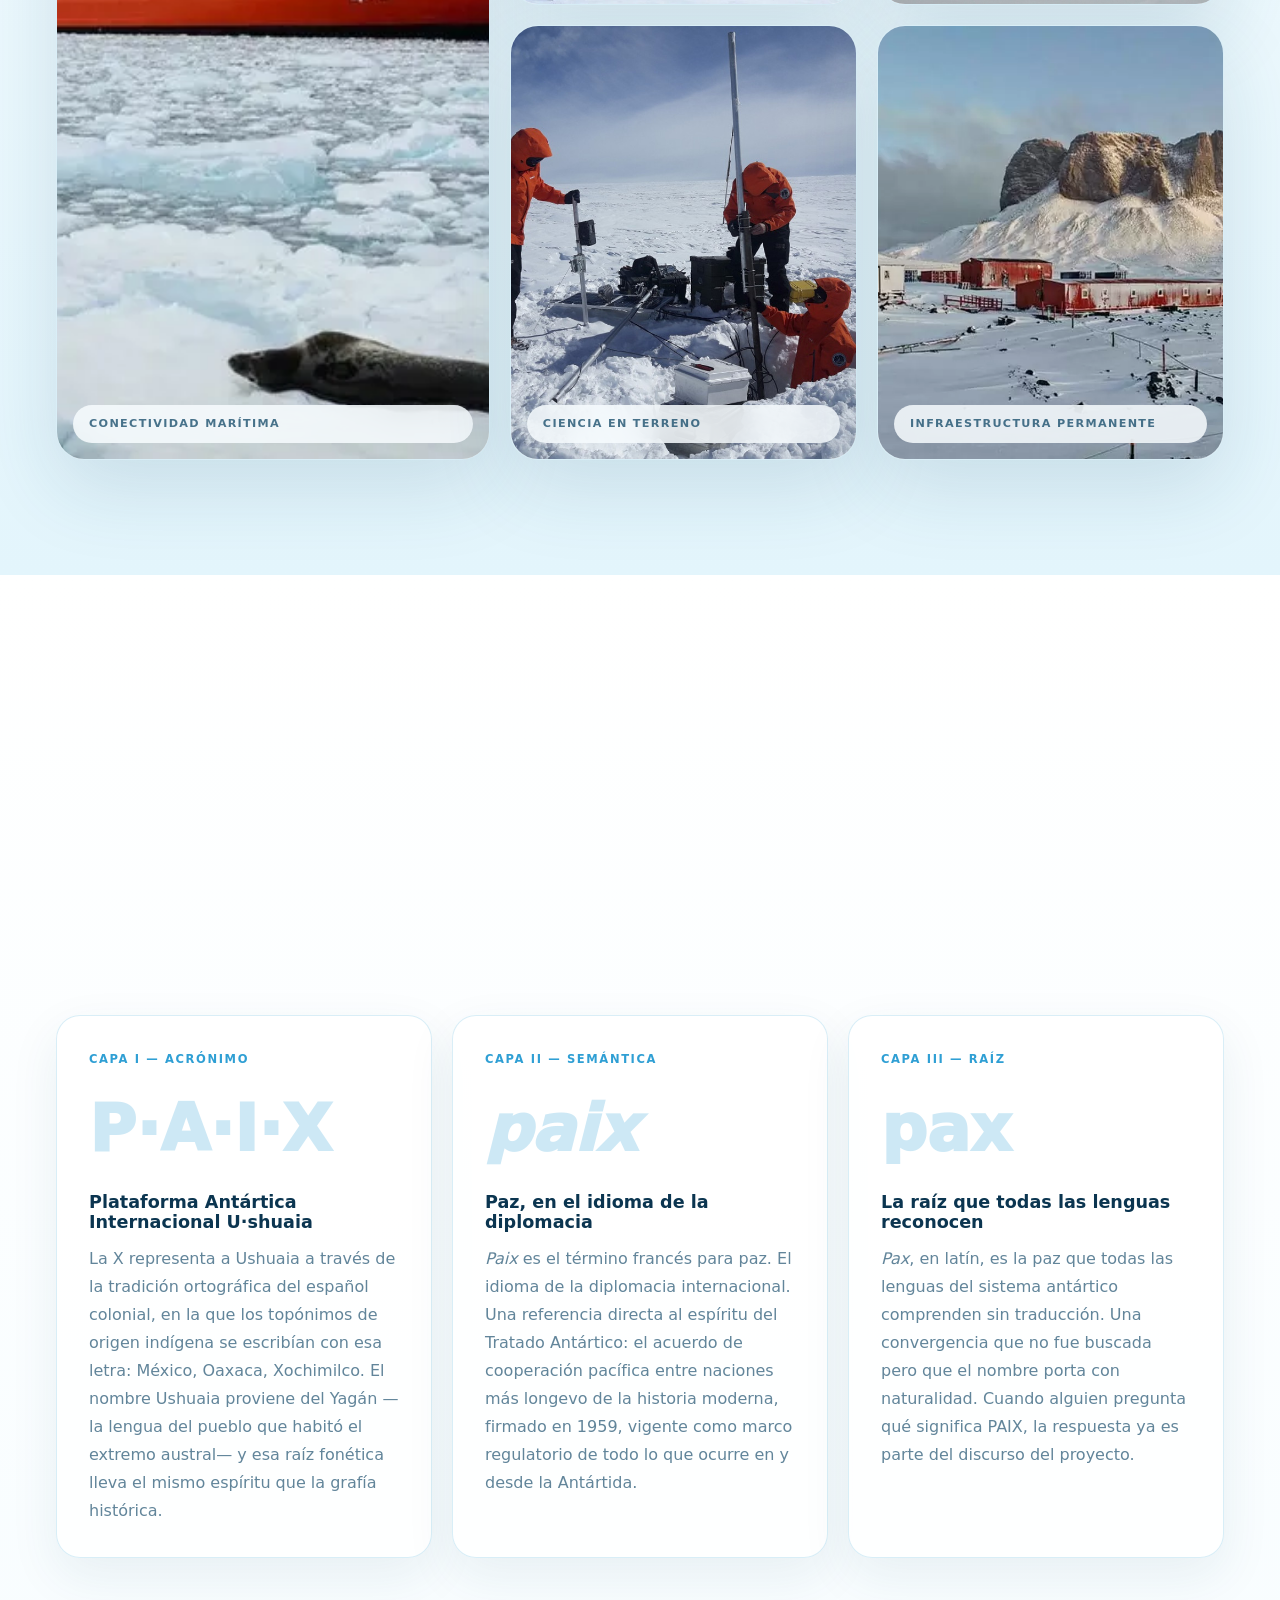
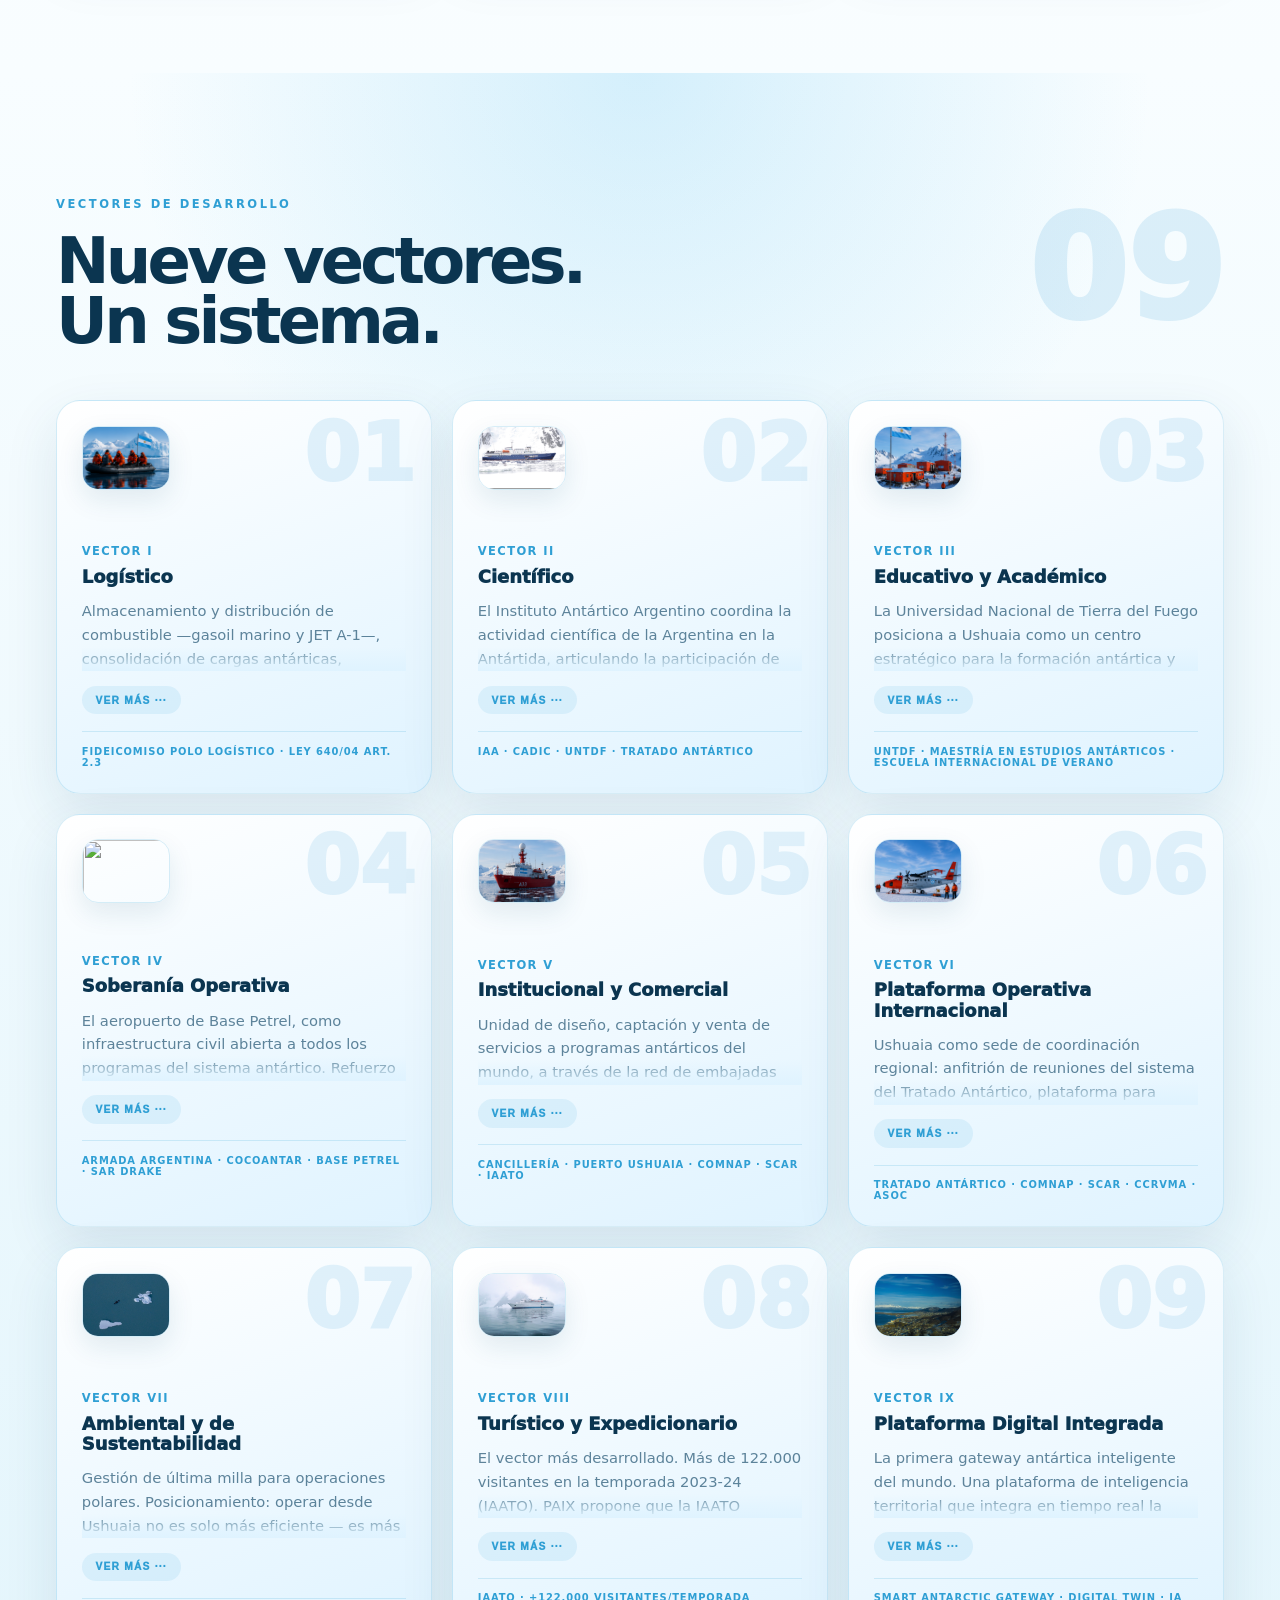
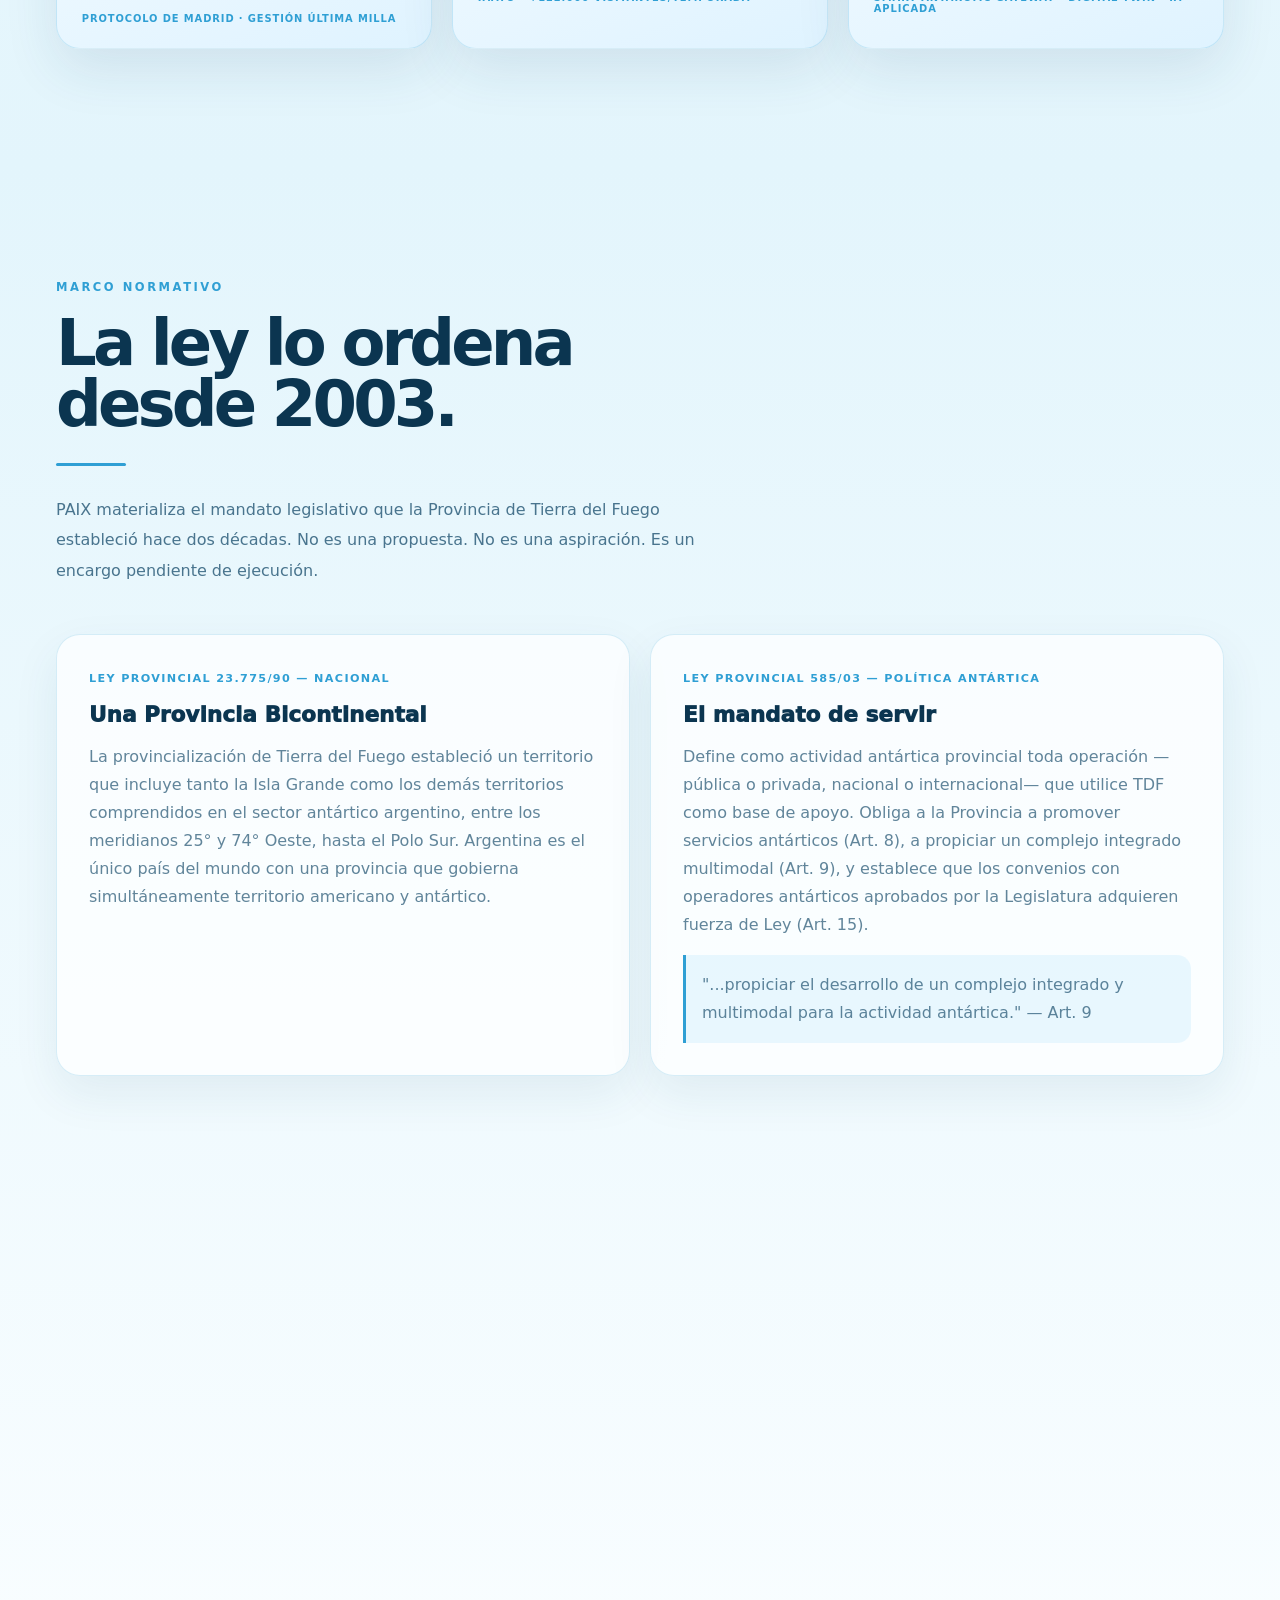
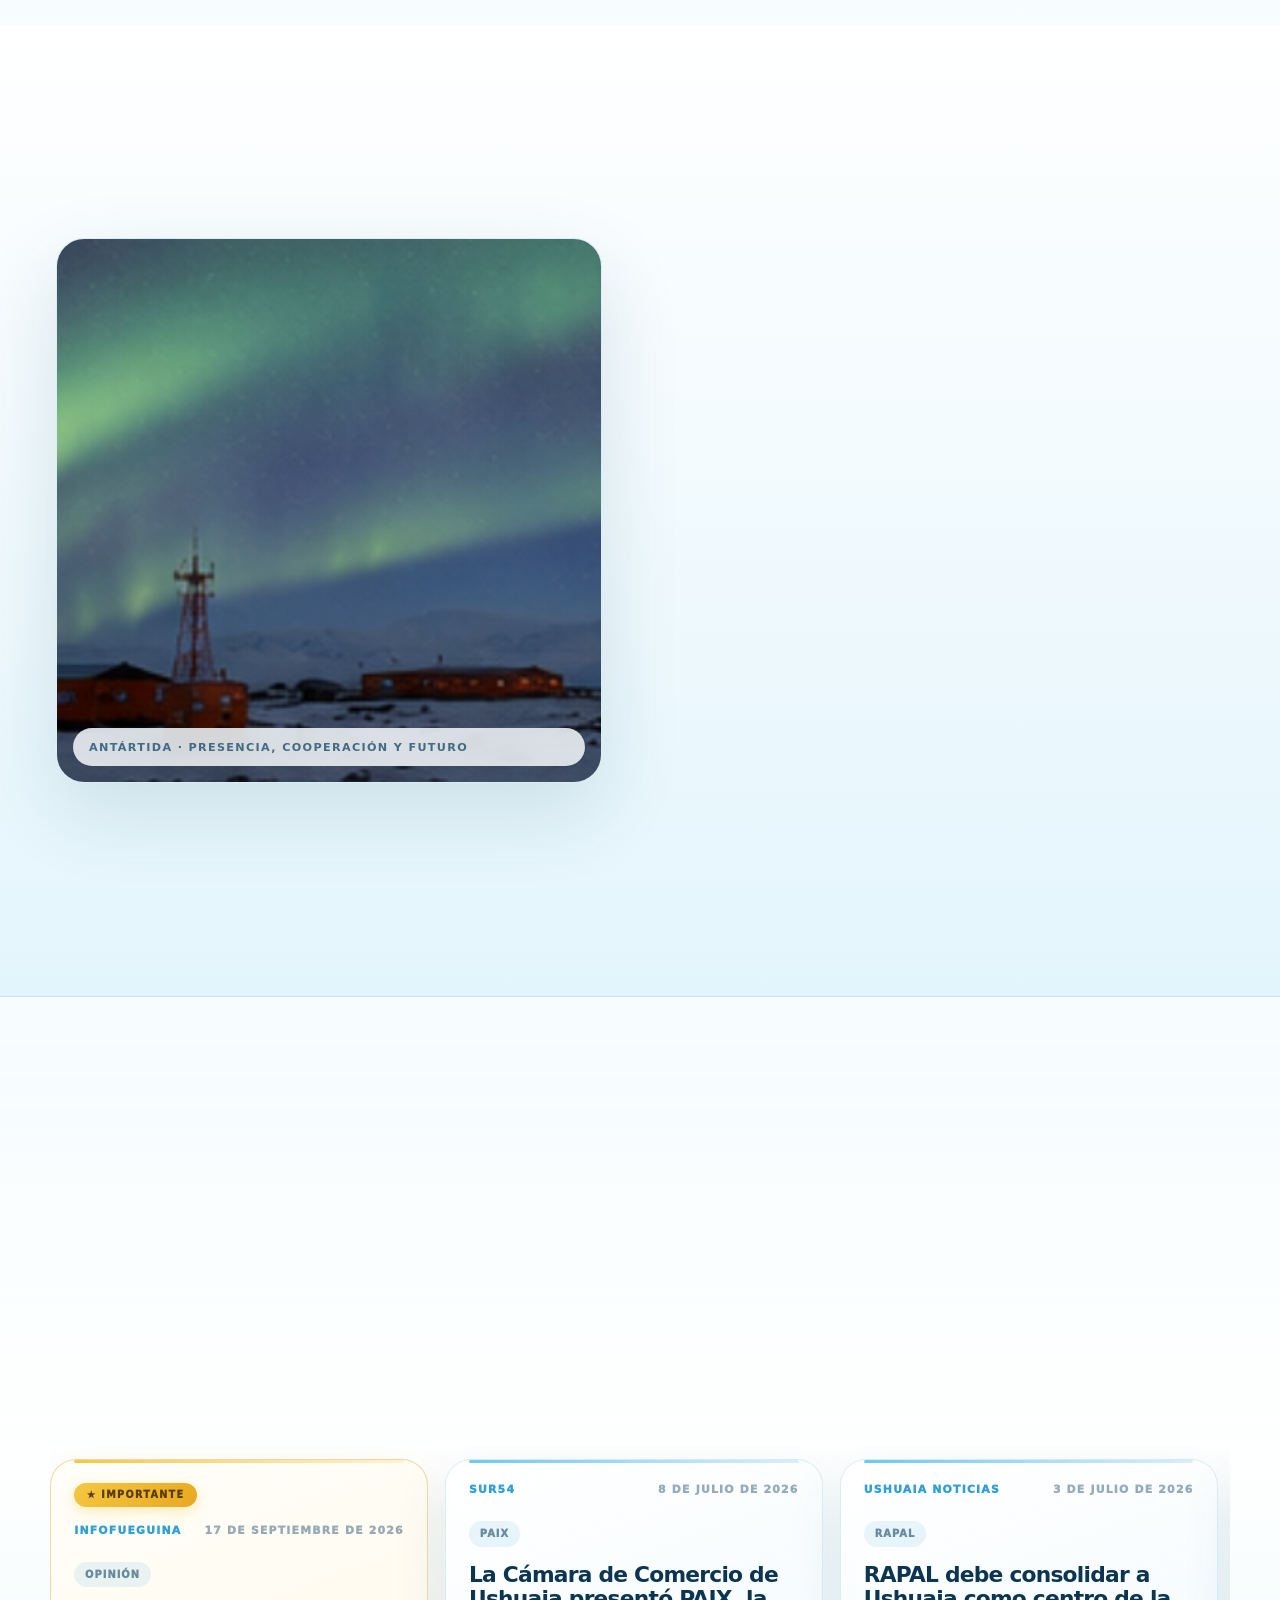
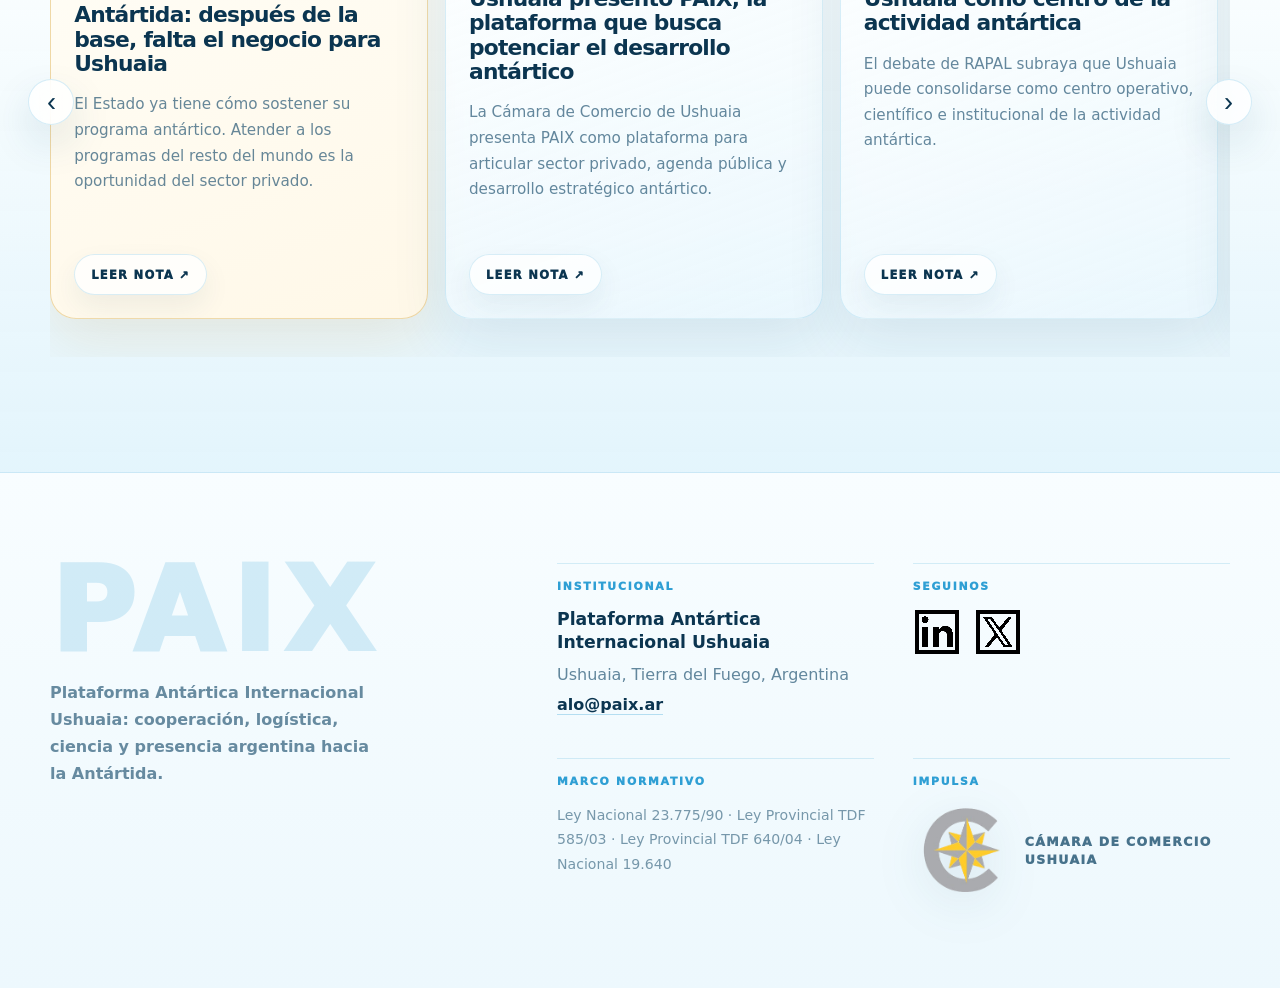
==== commit e05d4267: "Menú 'Invertí en Ushuaia' y botón flotante en /inversion y en el home Co-Authored-By: Claude Sonnet " ====
--- a/index.html
+++ b/index.html
@@ -100,6 +100,9 @@
     }
     .nav-cta:hover{transform:translateY(-1px);box-shadow:0 16px 34px rgba(47,159,212,.35)}
 
+    .fab{position:fixed;right:max(1rem,env(safe-area-inset-right));bottom:max(1rem,env(safe-area-inset-bottom));z-index:60;display:inline-flex;align-items:center;min-height:52px;padding:.9rem 1.4rem;border-radius:999px;background:var(--deep);color:#fff;font-size:.74rem;font-weight:900;letter-spacing:.13em;text-transform:uppercase;text-decoration:none;box-shadow:0 14px 34px rgba(11,53,80,.28);transition:transform .22s var(--ease),box-shadow .22s var(--ease)}
+    .fab:hover{transform:translateY(-2px);box-shadow:0 18px 40px rgba(11,53,80,.34)}
+
     .hero{
       min-height:100vh;position:relative;display:grid;place-items:center;
       padding:7rem clamp(1.5rem,5vw,4rem) 4rem;isolation:isolate;overflow:hidden;
@@ -675,6 +678,8 @@
     <a class="nav-cta" href="/inversion">Invertí en Ushuaia</a>
   </div>
 </nav>
+
+<a class="fab" href="/inversion">Invertí en Ushuaia</a>
 
 <main id="contenido">
   <section class="hero" aria-labelledby="hero-title">
